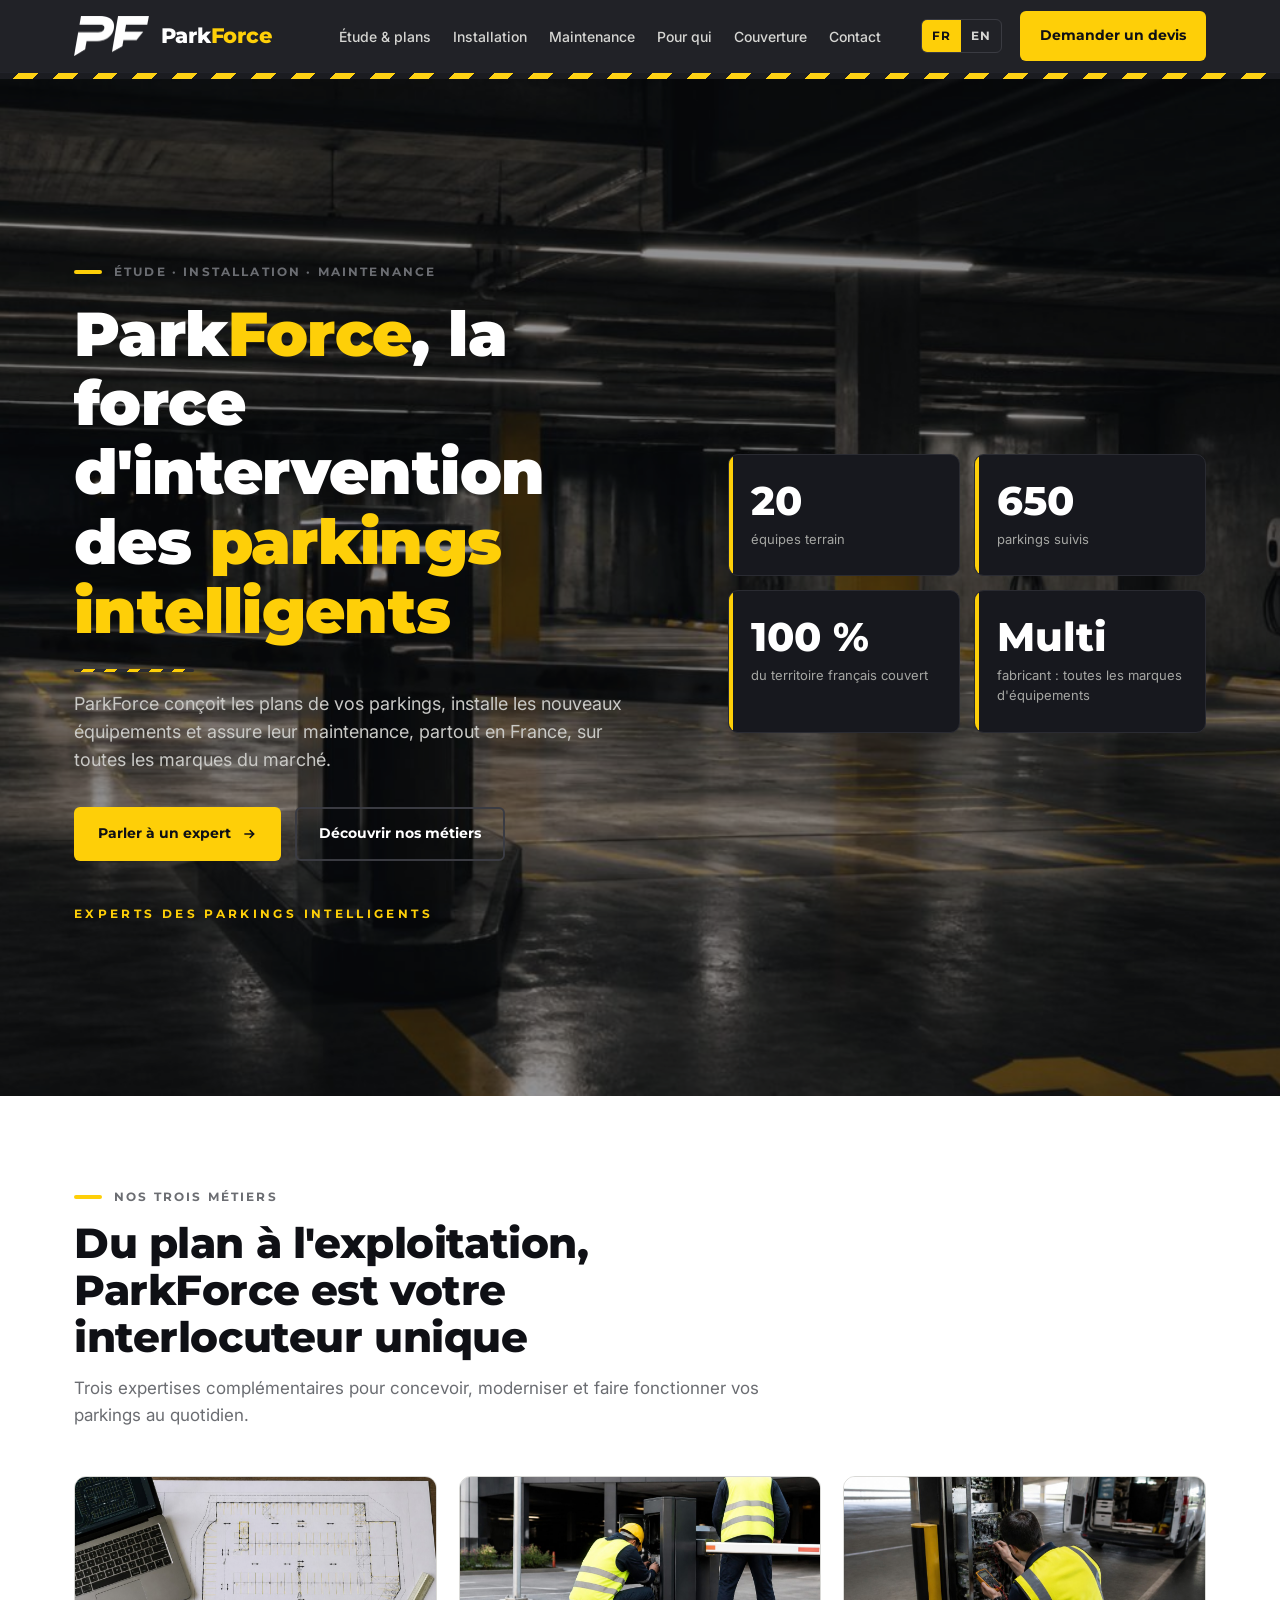
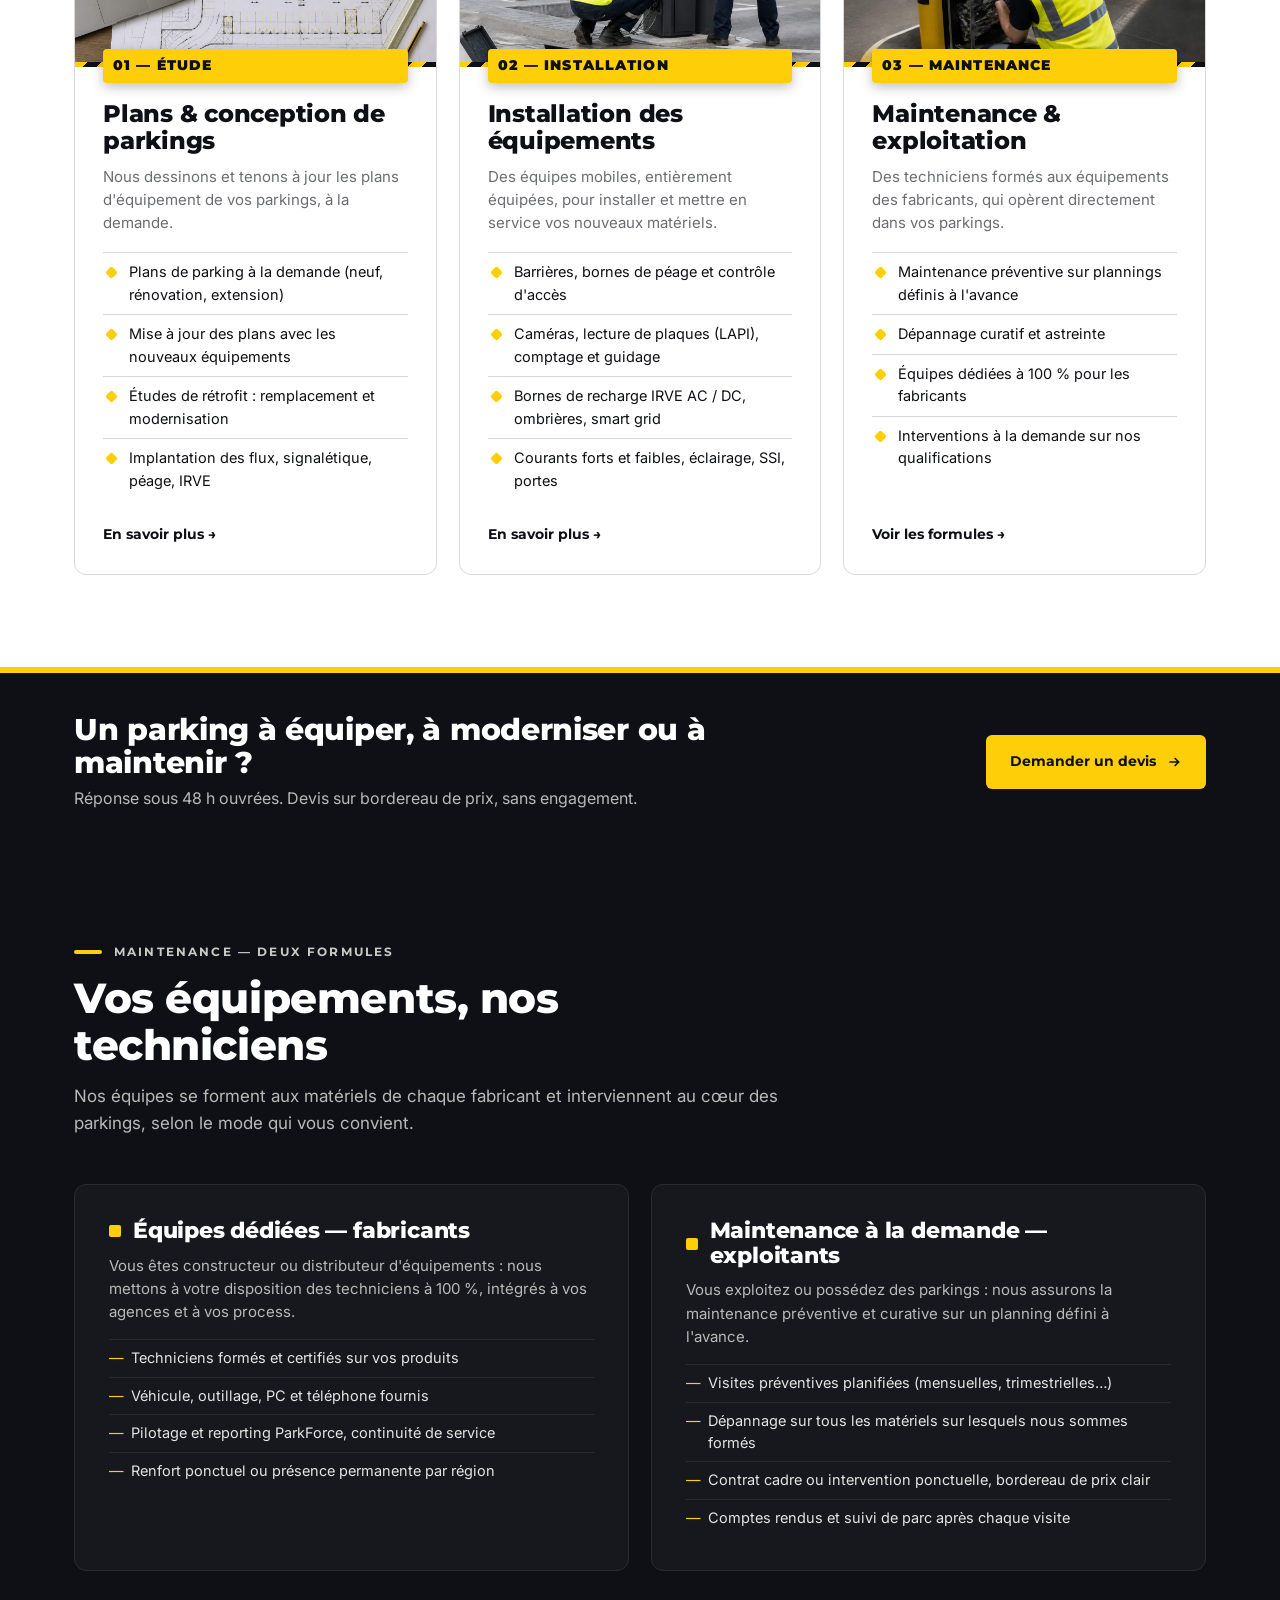
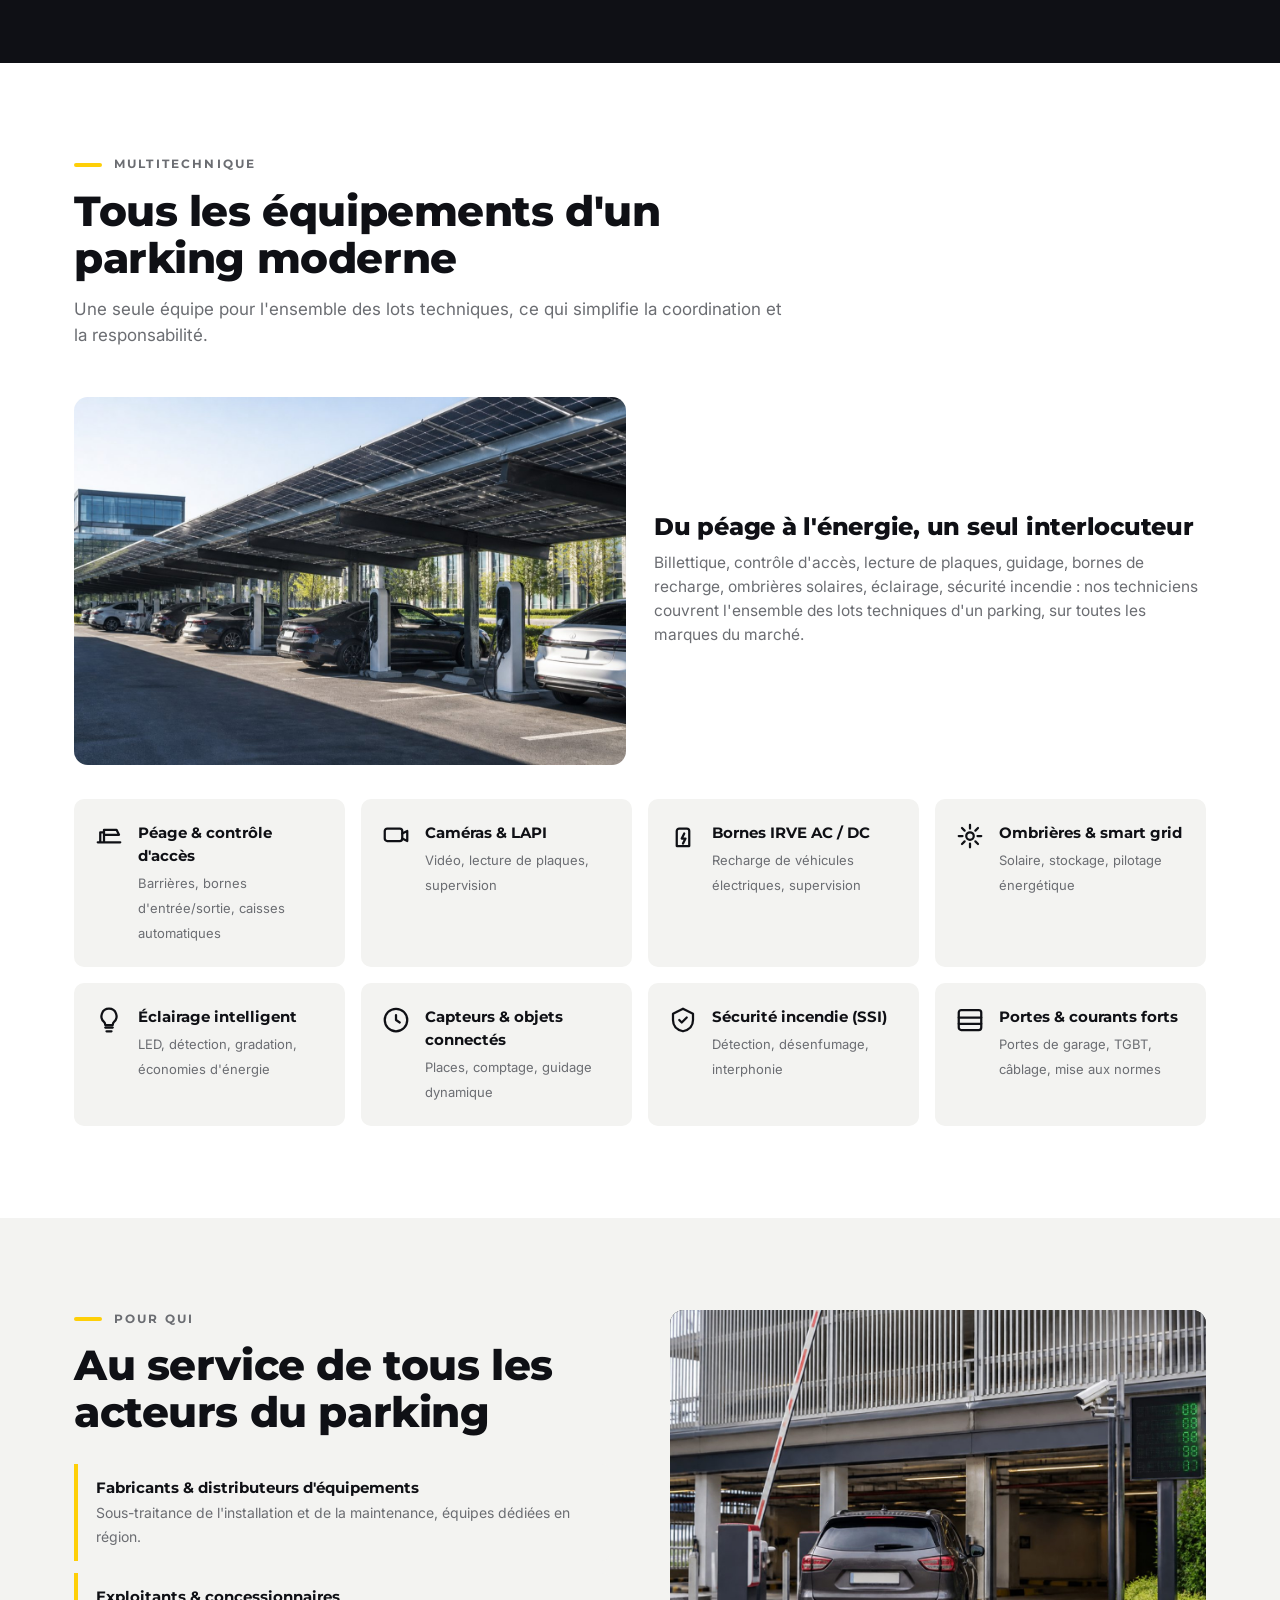
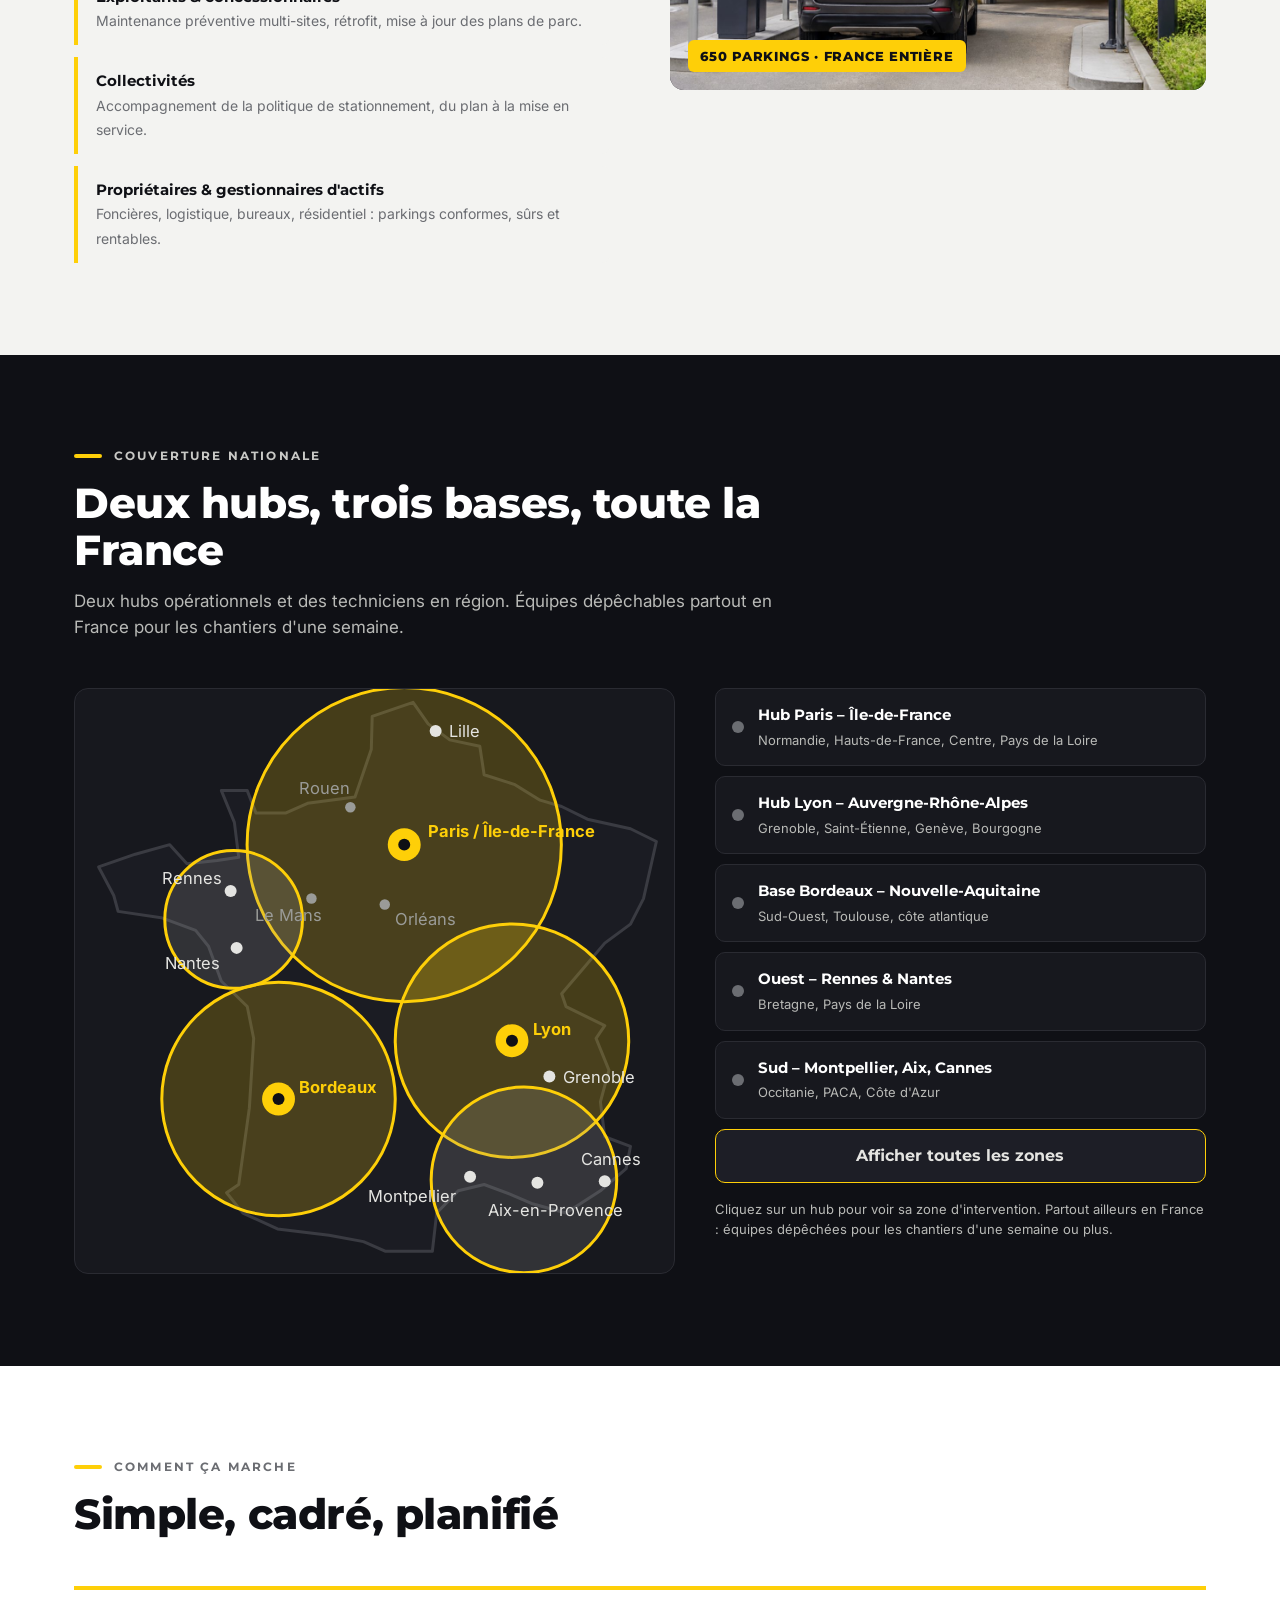
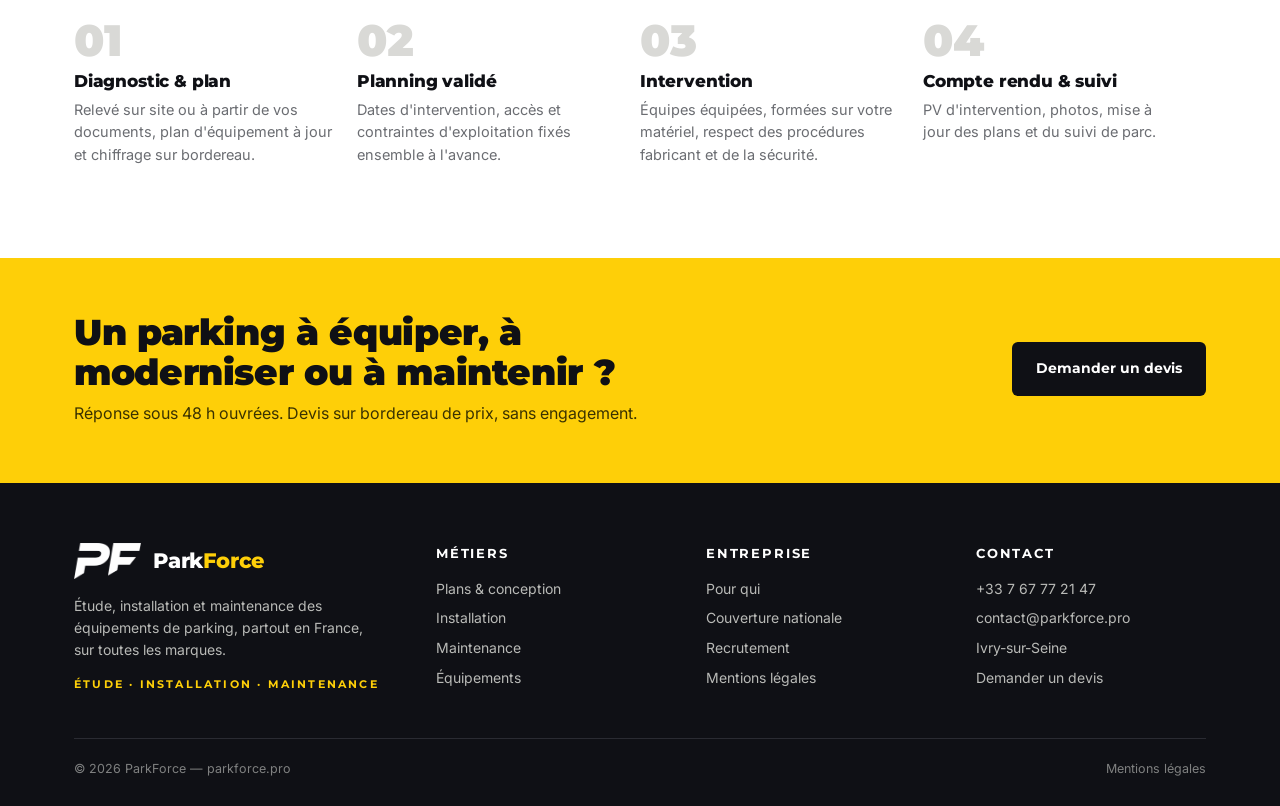
==== index.html @ e1b32944 "v3 : photos, nom ParkForce, bandes noir/jaune, carte interactive, CTA, sections séparées" ====
<!DOCTYPE html>
<html lang="fr">
<head>
<meta charset="utf-8">
<meta name="viewport" content="width=device-width, initial-scale=1">
<title>ParkForce — Experts des parkings intelligents</title>
<meta name="description" content="ParkForce : étude et plans de parking, installation et maintenance des équipements de parking partout en France, sur toutes les marques.">
<link rel="canonical" href="https://parkforce.pro/index.html">
<link rel="alternate" hreflang="fr" href="https://parkforce.pro/index.html">
<link rel="alternate" hreflang="en" href="https://parkforce.pro/en/index.html">
<link rel="icon" href="assets/favicon.png" type="image/png">
<meta property="og:title" content="ParkForce — Experts des parkings intelligents"><meta property="og:description" content="ParkForce : étude et plans de parking, installation et maintenance des équipements de parking partout en France, sur toutes les marques."><meta property="og:image" content="https://parkforce.pro/assets/og.png"><meta property="og:type" content="website">
<link rel="preconnect" href="https://fonts.googleapis.com">
<link href="https://fonts.googleapis.com/css2?family=Montserrat:wght@500;700;800;900&family=Inter:wght@400;500;600&display=swap" rel="stylesheet">
<link rel="stylesheet" href="assets/site.css">
</head>
<body>
<header>
  <div class="wrap nav">
    <a class="logo" href="index.html" aria-label="ParkForce"><img src="assets/logo-blanc.png" alt="ParkForce"><span class="wordmark">Park<em>Force</em></span></a>
    <ul><li><a href="etude.html">Étude & plans</a></li><li><a href="installation.html">Installation</a></li><li><a href="maintenance.html">Maintenance</a></li><li><a href="index.html#pourqui">Pour qui</a></li><li><a href="index.html#couverture">Couverture</a></li><li><a href="contact.html">Contact</a></li></ul>
    <div class="right">
      <span class="tel">+33 7 67 77 21 47</span>
      <div class="langsw"><span>FR</span><a href="en/index.html" hreflang="en">EN</a></div>
      <a class="btn btn-y" href="contact.html#form">Demander un devis</a>
      <button class="burger" aria-label="Menu" onclick="document.getElementById('mnav').classList.toggle('open')">☰</button>
    </div>
  </div>
  <nav class="mobile-nav" id="mnav"><a href="etude.html">Étude & plans</a><a href="installation.html">Installation</a><a href="maintenance.html">Maintenance</a><a href="index.html#pourqui">Pour qui</a><a href="index.html#couverture">Couverture</a><a href="contact.html">Contact</a><a href="en/index.html">EN</a></nav>
</header>
<div class="hazard"></div>

<section class="hero" id="top">
  <img class="hero-photo" src="assets/img/hero.jpg" alt="">
  <svg class="hero-art" viewBox="0 0 1200 600" preserveAspectRatio="xMaxYMid slice" aria-hidden="true">
      <defs><linearGradient id="g1" x1="0" y1="0" x2="0" y2="1"><stop offset="0" stop-color="#0F1015"/><stop offset="1" stop-color="#1b1c23"/></linearGradient>
      <linearGradient id="g2" x1="0" y1="0" x2="1" y2="0"><stop offset="0" stop-color="#0F1015" stop-opacity="1"/><stop offset=".6" stop-color="#0F1015" stop-opacity="0"/></linearGradient></defs>
      <rect width="1200" height="600" fill="url(#g1)"/>
      <g stroke="#2b2c33" stroke-width="2" fill="none">
        <path d="M0 600 L600 300 M150 600 L600 300 M300 600 L600 300 M450 600 L600 300 M750 600 L600 300 M900 600 L600 300 M1050 600 L600 300 M1200 600 L600 300 M1200 470 L600 300 M1200 380 L600 300 M0 470 L600 300 M0 380 L600 300"/>
        <path d="M0 600 L1200 600 M80 560 L1120 560 M170 515 L1030 515 M250 475 L950 475 M320 440 L880 440 M380 410 L820 410 M430 385 L770 385"/>
      </g>
      <g stroke="#FECF08" stroke-width="5" stroke-linecap="round" opacity=".85">
        <path d="M640 600 L612 320 M760 600 L628 320 M880 600 L644 320 M1000 600 L660 320 M1120 600 L676 320"/>
      </g>
      <g fill="#FECF08" opacity=".9"><rect x="700" y="300" width="18" height="300" rx="3"/><rect x="960" y="300" width="26" height="300" rx="3"/><rect x="1150" y="300" width="34" height="300" rx="3"/></g>
      <g fill="#23242b"><rect x="700" y="60" width="18" height="240"/><rect x="960" y="40" width="26" height="260"/><rect x="1150" y="20" width="34" height="280"/></g>
      <g fill="#FFD32D" opacity=".55"><rect x="640" y="150" width="120" height="6" rx="3"/><rect x="820" y="130" width="140" height="6" rx="3"/><rect x="1010" y="110" width="140" height="6" rx="3"/></g>
      <rect width="1200" height="600" fill="url(#g2)"/>
    </svg>
  <div class="wrap">
    <div>
      <div class="eyebrow">Étude · Installation · Maintenance</div>
      <h1><span class="brand">Park<em>Force</em></span>, la force d'intervention des <em>parkings intelligents</em></h1>
      <div class="hazard-thin"></div>
      <p class="lead" style="margin-top:18px">ParkForce conçoit les plans de vos parkings, installe les nouveaux équipements et assure leur maintenance, partout en France, sur toutes les marques du marché.</p>
      <div class="ctas">
        <a class="btn btn-y" href="contact.html">Parler à un expert <svg viewBox="0 0 24 24" fill="none" stroke="currentColor" stroke-width="2.4"><path d="M5 12h14M13 6l6 6-6 6"/></svg></a>
        <a class="btn btn-ghost" href="#metiers">Découvrir nos métiers</a>
      </div>
      <div class="sig">Experts des parkings intelligents</div>
    </div>
    <div class="kpis"><div class="kpi"><b>20</b><span>équipes terrain</span></div><div class="kpi"><b>650</b><span>parkings suivis</span></div><div class="kpi"><b>100 %</b><span>du territoire français couvert</span></div><div class="kpi"><b>Multi</b><span>fabricant : toutes les marques d'équipements</span></div></div>
  </div>
</section>
<section id="metiers"><div class="wrap">
  <div class="sec-head"><div class="eyebrow">Nos trois métiers</div><h2>Du plan à l'exploitation, ParkForce est votre interlocuteur unique</h2><p>Trois expertises complémentaires pour concevoir, moderniser et faire fonctionner vos parkings au quotidien.</p></div>
  <div class="metiers"><article class="metier"><div class="ph"><img src="assets/img/etude.jpg" alt="" loading="lazy"></div><div class="bd"><span class="num">01 — ÉTUDE</span><h3>Plans & conception de parkings</h3><p>Nous dessinons et tenons à jour les plans d'équipement de vos parkings, à la demande.</p><ul><li>Plans de parking à la demande (neuf, rénovation, extension)</li><li>Mise à jour des plans avec les nouveaux équipements</li><li>Études de rétrofit : remplacement et modernisation</li><li>Implantation des flux, signalétique, péage, IRVE</li></ul><a class="more" href="etude.html">En savoir plus →</a></div></article><article class="metier"><div class="ph"><img src="assets/img/installation.jpg" alt="" loading="lazy"></div><div class="bd"><span class="num">02 — INSTALLATION</span><h3>Installation des équipements</h3><p>Des équipes mobiles, entièrement équipées, pour installer et mettre en service vos nouveaux matériels.</p><ul><li>Barrières, bornes de péage et contrôle d'accès</li><li>Caméras, lecture de plaques (LAPI), comptage et guidage</li><li>Bornes de recharge IRVE AC / DC, ombrières, smart grid</li><li>Courants forts et faibles, éclairage, SSI, portes</li></ul><a class="more" href="installation.html">En savoir plus →</a></div></article><article class="metier"><div class="ph"><img src="assets/img/maintenance.jpg" alt="" loading="lazy"></div><div class="bd"><span class="num">03 — MAINTENANCE</span><h3>Maintenance & exploitation</h3><p>Des techniciens formés aux équipements des fabricants, qui opèrent directement dans vos parkings.</p><ul><li>Maintenance préventive sur plannings définis à l'avance</li><li>Dépannage curatif et astreinte</li><li>Équipes dédiées à 100 % pour les fabricants</li><li>Interventions à la demande sur nos qualifications</li></ul><a class="more" href="maintenance.html">Voir les formules →</a></div></article></div>
</div></section>
<div class="cta-mid"><div class="wrap"><div><h2>Un parking à équiper, à moderniser ou à maintenir ?</h2><p>Réponse sous 48 h ouvrées. Devis sur bordereau de prix, sans engagement.</p></div><a class="btn btn-y" href="contact.html#form">Demander un devis <svg viewBox="0 0 24 24" fill="none" stroke="currentColor" stroke-width="2.4"><path d="M5 12h14M13 6l6 6-6 6"/></svg></a></div></div>
<section class="dark" id="modes"><div class="wrap">
  <div class="sec-head"><div class="eyebrow">Maintenance — deux formules</div><h2>Vos équipements, nos techniciens</h2><p style="color:#b9bab7">Nos équipes se forment aux matériels de chaque fabricant et interviennent au cœur des parkings, selon le mode qui vous convient.</p></div>
  <div class="modes"><div class="mode"><h3><i></i>Équipes dédiées — fabricants</h3><p>Vous êtes constructeur ou distributeur d'équipements : nous mettons à votre disposition des techniciens à 100 %, intégrés à vos agences et à vos process.</p><ul><li>Techniciens formés et certifiés sur vos produits</li><li>Véhicule, outillage, PC et téléphone fournis</li><li>Pilotage et reporting ParkForce, continuité de service</li><li>Renfort ponctuel ou présence permanente par région</li></ul></div><div class="mode"><h3><i></i>Maintenance à la demande — exploitants</h3><p>Vous exploitez ou possédez des parkings : nous assurons la maintenance préventive et curative sur un planning défini à l'avance.</p><ul><li>Visites préventives planifiées (mensuelles, trimestrielles…)</li><li>Dépannage sur tous les matériels sur lesquels nous sommes formés</li><li>Contrat cadre ou intervention ponctuelle, bordereau de prix clair</li><li>Comptes rendus et suivi de parc après chaque visite</li></ul></div></div>
</div></section>
<section id="equipements"><div class="wrap">
  <div class="sec-head"><div class="eyebrow">Multitechnique</div><h2>Tous les équipements d'un parking moderne</h2><p>Une seule équipe pour l'ensemble des lots techniques, ce qui simplifie la coordination et la responsabilité.</p></div>
  <div class="equip-feature"><img src="assets/img/ombrieres.jpg" alt="" loading="lazy"><div><h3>Du péage à l'énergie, un seul interlocuteur</h3><p>Billettique, contrôle d'accès, lecture de plaques, guidage, bornes de recharge, ombrières solaires, éclairage, sécurité incendie : nos techniciens couvrent l'ensemble des lots techniques d'un parking, sur toutes les marques du marché.</p></div></div>
  <div class="equip"><div class="eq"><svg viewBox="0 0 24 24"><path d="M3 17h18M5 17V9h3v8M8 11h12l-2-4H8z"/></svg><div><b>Péage & contrôle d'accès</b><span>Barrières, bornes d'entrée/sortie, caisses automatiques</span></div></div><div class="eq"><svg viewBox="0 0 24 24"><rect x="3" y="6" width="14" height="10" rx="2"/><path d="M17 10l4-2v8l-4-2"/></svg><div><b>Caméras & LAPI</b><span>Vidéo, lecture de plaques, supervision</span></div></div><div class="eq"><svg viewBox="0 0 24 24"><path d="M7 20V8a2 2 0 012-2h6a2 2 0 012 2v12M7 20h10M13 10l-2 4h3l-2 4"/></svg><div><b>Bornes IRVE AC / DC</b><span>Recharge de véhicules électriques, supervision</span></div></div><div class="eq"><svg viewBox="0 0 24 24"><circle cx="12" cy="12" r="3"/><path d="M12 3v3M12 18v3M3 12h3M18 12h3M5.6 5.6l2.1 2.1M16.3 16.3l2.1 2.1M5.6 18.4l2.1-2.1M16.3 7.7l2.1-2.1"/></svg><div><b>Ombrières & smart grid</b><span>Solaire, stockage, pilotage énergétique</span></div></div><div class="eq"><svg viewBox="0 0 24 24"><path d="M9 18h6M10 21h4M12 3a6 6 0 00-4 10.5c.7.6 1 1.3 1 2.5h6c0-1.2.3-1.9 1-2.5A6 6 0 0012 3z"/></svg><div><b>Éclairage intelligent</b><span>LED, détection, gradation, économies d'énergie</span></div></div><div class="eq"><svg viewBox="0 0 24 24"><circle cx="12" cy="12" r="9"/><path d="M12 8v4l3 2"/></svg><div><b>Capteurs & objets connectés</b><span>Places, comptage, guidage dynamique</span></div></div><div class="eq"><svg viewBox="0 0 24 24"><path d="M12 3l8 4v5c0 5-3.5 8-8 9-4.5-1-8-4-8-9V7z"/><path d="M9 12l2 2 4-4"/></svg><div><b>Sécurité incendie (SSI)</b><span>Détection, désenfumage, interphonie</span></div></div><div class="eq"><svg viewBox="0 0 24 24"><rect x="3" y="4" width="18" height="16" rx="2"/><path d="M3 10h18M3 15h18"/></svg><div><b>Portes & courants forts</b><span>Portes de garage, TGBT, câblage, mise aux normes</span></div></div></div>
</div></section>
<section id="pourqui" style="background:var(--pf-light)"><div class="wrap split">
  <div><div class="sec-head" style="margin-bottom:28px"><div class="eyebrow">Pour qui</div><h2>Au service de tous les acteurs du parking</h2></div><ul class="clients"><li><b>Fabricants & distributeurs d'équipements</b><span>Sous-traitance de l'installation et de la maintenance, équipes dédiées en région.</span></li><li><b>Exploitants & concessionnaires</b><span>Maintenance préventive multi-sites, rétrofit, mise à jour des plans de parc.</span></li><li><b>Collectivités</b><span>Accompagnement de la politique de stationnement, du plan à la mise en service.</span></li><li><b>Propriétaires & gestionnaires d'actifs</b><span>Foncières, logistique, bureaux, résidentiel : parkings conformes, sûrs et rentables.</span></li></ul></div>
  <div class="who-img"><img src="assets/img/exploitant.jpg" alt=""><span class="tag">650 PARKINGS · FRANCE ENTIÈRE</span></div>
</div></section>
<section class="dark" id="couverture"><div class="wrap">
  <div class="sec-head"><div class="eyebrow">Couverture nationale</div><h2>Deux hubs, trois bases, toute la France</h2><p style="color:#b9bab7">Deux hubs opérationnels et des techniciens en région. Équipes dépêchables partout en France pour les chantiers d'une semaine.</p></div>
  <div class="cover">
    <div class="map">
    <svg id="pfmap" viewBox="0 0 400 390" aria-hidden="true">
      <path d="M225.9 8.9 L198.6 18.3 L198.0 40.3 L187.1 72.2 L155.4 76.4 L141.0 82.8 L120.9 82.8 L115.1 67.9 L97.8 67.9 L106.5 89.1 L109.4 112.5 L95.0 114.6 L74.8 116.7 L63.3 104.0 L40.3 110.4 L15.8 118.9 L25.9 138.0 L28.8 148.6 L57.6 152.8 L80.6 161.3 L89.2 171.9 L97.8 195.3 L115.1 212.2 L119.4 233.5 L116.5 280.1 L109.4 331.1 L101.3 336.6 L112.2 350.2 L135.3 360.8 L169.8 365.0 L192.8 369.3 L207.2 375.7 L238.8 375.7 L241.7 350.2 L256.1 335.3 L273.4 331.1 L290.6 337.5 L305.0 343.8 L328.1 350.2 L351.1 335.3 L368.3 320.5 L371.2 305.6 L354.0 299.2 L351.1 275.9 L356.8 254.7 L348.2 233.5 L354.0 225.0 L328.1 212.2 L325.2 203.7 L339.6 186.8 L354.0 169.8 L371.2 157.1 L379.9 140.1 L388.5 101.9 L371.2 93.4 L342.4 87.0 L325.2 78.5 L310.8 74.3 L293.5 63.7 L273.4 57.3 L270.5 38.2 L250.4 34.0 L236.0 23.3 L225.9 8.9 Z" fill="#1b1c23" stroke="#3a3b42" stroke-width="2" stroke-linejoin="round"/>
      <g id="zones">
        <circle class="zone" data-hub="paris" cx="220" cy="104" r="105"/>
        <circle class="zone" data-hub="lyon" cx="292" cy="235" r="78"/>
        <circle class="zone" data-hub="bordeaux" cx="136" cy="274" r="78"/>
        <circle class="zone sec" data-hub="ouest" cx="106" cy="154" r="46"/>
        <circle class="zone sec" data-hub="sud" cx="300" cy="328" r="62"/>
      </g>
      <g font-family="Inter,Arial" font-size="11" fill="#e4e4e1">
        <g class="hub" data-hub="paris"><circle class="ring" cx="220" cy="104" r="11" fill="#FECF08"/><circle cx="220" cy="104" r="4" fill="#0F1015"/><text x="236" y="99" font-weight="700" fill="#FECF08">Paris / Île-de-France</text></g>
        <g class="hub" data-hub="lyon"><circle class="ring" cx="292" cy="235" r="11" fill="#FECF08"/><circle cx="292" cy="235" r="4" fill="#0F1015"/><text x="306" y="231" font-weight="700" fill="#FECF08">Lyon</text></g>
        <g class="hub" data-hub="bordeaux"><circle class="ring" cx="136" cy="274" r="11" fill="#FECF08"/><circle cx="136" cy="274" r="4" fill="#0F1015"/><text x="150" y="270" font-weight="700" fill="#FECF08">Bordeaux</text></g>
        <circle cx="241" cy="28" r="4" fill="#e4e4e1"/><text x="250" y="32">Lille</text>
        <circle cx="184" cy="79" r="3.5" fill="#9a9b98"/><text x="150" y="70" fill="#9a9b98">Rouen</text>
        <circle cx="158" cy="140" r="3.5" fill="#9a9b98"/><text x="120" y="155" fill="#9a9b98">Le Mans</text>
        <circle cx="207" cy="144" r="3.5" fill="#9a9b98"/><text x="214" y="158" fill="#9a9b98">Orléans</text>
        <circle cx="104" cy="135" r="4" fill="#e4e4e1"/><text x="58" y="130">Rennes</text>
        <circle cx="108" cy="173" r="4" fill="#e4e4e1"/><text x="60" y="187">Nantes</text>
        <circle cx="264" cy="326" r="4" fill="#e4e4e1"/><text x="196" y="343">Montpellier</text>
        <circle cx="309" cy="330" r="4" fill="#e4e4e1"/><text x="276" y="352">Aix-en-Provence</text>
        <circle cx="354" cy="329" r="4" fill="#e4e4e1"/><text x="338" y="318">Cannes</text>
        <circle cx="317" cy="259" r="4" fill="#e4e4e1"/><text x="326" y="263">Grenoble</text>
      </g>
    </svg>
    </div>
    <div class="hublist">
      <button class="hubbtn" data-hub="paris"><i></i><div><b>Hub Paris – Île-de-France</b><span>Normandie, Hauts-de-France, Centre, Pays de la Loire</span></div></button><button class="hubbtn" data-hub="lyon"><i></i><div><b>Hub Lyon – Auvergne-Rhône-Alpes</b><span>Grenoble, Saint-Étienne, Genève, Bourgogne</span></div></button><button class="hubbtn" data-hub="bordeaux"><i></i><div><b>Base Bordeaux – Nouvelle-Aquitaine</b><span>Sud-Ouest, Toulouse, côte atlantique</span></div></button><button class="hubbtn" data-hub="ouest"><i></i><div><b>Ouest – Rennes & Nantes</b><span>Bretagne, Pays de la Loire</span></div></button><button class="hubbtn" data-hub="sud"><i></i><div><b>Sud – Montpellier, Aix, Cannes</b><span>Occitanie, PACA, Côte d'Azur</span></div></button>
      <button class="hubbtn all" data-hub="all">Afficher toutes les zones</button>
      <p style="font-size:13px;color:#b9bab7;margin-top:6px">Cliquez sur un hub pour voir sa zone d'intervention. Partout ailleurs en France : équipes dépêchées pour les chantiers d'une semaine ou plus.</p>
    </div>
  </div>
</div></section>
<script>
(function(){var zones=document.querySelectorAll('#pfmap .zone'),hubs=document.querySelectorAll('#pfmap .hub'),btns=document.querySelectorAll('.hubbtn');
function sel(h){zones.forEach(function(z){z.classList.toggle('on',h==='all'||z.dataset.hub===h)});hubs.forEach(function(x){x.classList.toggle('on',x.dataset.hub===h)});btns.forEach(function(b){b.classList.toggle('on',b.dataset.hub===h)});}
btns.forEach(function(b){b.addEventListener('click',function(){sel(b.dataset.hub)})});
hubs.forEach(function(x){x.addEventListener('click',function(){sel(x.dataset.hub)});x.addEventListener('mouseenter',function(){sel(x.dataset.hub)})});
sel('all');})();
</script>
</div></section>
<section><div class="wrap">
  <div class="sec-head"><div class="eyebrow">Comment ça marche</div><h2>Simple, cadré, planifié</h2></div>
  <div class="steps"><div class="step"><h4>Diagnostic & plan</h4><p>Relevé sur site ou à partir de vos documents, plan d'équipement à jour et chiffrage sur bordereau.</p></div><div class="step"><h4>Planning validé</h4><p>Dates d'intervention, accès et contraintes d'exploitation fixés ensemble à l'avance.</p></div><div class="step"><h4>Intervention</h4><p>Équipes équipées, formées sur votre matériel, respect des procédures fabricant et de la sécurité.</p></div><div class="step"><h4>Compte rendu & suivi</h4><p>PV d'intervention, photos, mise à jour des plans et du suivi de parc.</p></div></div>
</div></section>
<div class="cta"><div class="wrap"><div><h2>Un parking à équiper, à moderniser ou à maintenir ?</h2><p>Réponse sous 48 h ouvrées. Devis sur bordereau de prix, sans engagement.</p></div><a class="btn btn-dark" href="contact.html#form">Demander un devis</a></div></div>

<footer>
  <div class="wrap">
    <div class="cols">
      <div>
        <div style="display:flex;align-items:center;gap:12px;margin-bottom:16px"><img src="assets/logo-blanc.png" alt="ParkForce" style="margin:0"><span class="wordmark">Park<em>Force</em></span></div>
        <p style="font-size:14px;max-width:300px">Étude, installation et maintenance des équipements de parking, partout en France, sur toutes les marques.</p>
        <p class="sig" style="margin-top:16px">Étude · Installation · Maintenance</p>
      </div>
      <div><h5>Métiers</h5><ul><li><a href="etude.html">Plans & conception</a></li><li><a href="installation.html">Installation</a></li><li><a href="maintenance.html">Maintenance</a></li><li><a href="index.html#equipements">Équipements</a></li></ul></div><div><h5>Entreprise</h5><ul><li><a href="index.html#pourqui">Pour qui</a></li><li><a href="index.html#couverture">Couverture nationale</a></li><li><a href="contact.html">Recrutement</a></li><li><a href="mentions-legales.html">Mentions légales</a></li></ul></div><div><h5>Contact</h5><ul><li>+33 7 67 77 21 47</li><li>contact@parkforce.pro</li><li>Ivry-sur-Seine</li><li><a href="contact.html">Demander un devis</a></li></ul></div>
    </div>
    <div class="legal"><span>© 2026 ParkForce — parkforce.pro</span><span><a href="mentions-legales.html">Mentions légales</a></span></div>
  </div>
</footer>
<script>window.PF_CHAT_ENDPOINT="";</script>
<script src="assets/chat.js" defer></script>
</body>
</html>
---- assets/site.css ----
:root{
  --pf-yellow:#FECF08; --pf-yellow-2:#FFD32D; --pf-black:#0F1015; --pf-grey:#383636;
  --pf-text2:#6B6D72; --pf-line:#D9D9D6; --pf-light:#F3F3F1; --white:#fff;
  --font-head:'Montserrat',Arial,sans-serif; --font-body:'Inter',Arial,sans-serif;
  --maxw:1180px;
}
*{box-sizing:border-box;margin:0;padding:0}
html{scroll-behavior:smooth}
body{font-family:var(--font-body);color:var(--pf-black);background:var(--white);line-height:1.55;-webkit-font-smoothing:antialiased}
h1,h2,h3,h4{font-family:var(--font-head);line-height:1.12;letter-spacing:-.01em}
a{color:inherit;text-decoration:none}
.wrap{max-width:var(--maxw);margin:0 auto;padding:0 24px}
.eyebrow{font-family:var(--font-head);font-weight:700;font-size:12px;letter-spacing:.18em;text-transform:uppercase;color:var(--pf-text2);display:flex;align-items:center;gap:12px}
.eyebrow::before{content:"";width:28px;height:4px;background:var(--pf-yellow);border-radius:2px}
.dark .eyebrow{color:#c9c9c6}
.btn{display:inline-flex;align-items:center;gap:10px;font-family:var(--font-head);font-weight:700;font-size:14px;padding:14px 22px;border-radius:6px;border:2px solid transparent;transition:.18s;cursor:pointer}
.btn-y{background:var(--pf-yellow);color:var(--pf-black)}
.btn-y:hover{background:var(--pf-yellow-2);transform:translateY(-1px)}
.btn-ghost{border-color:#3a3b42;color:#fff}
.btn-ghost:hover{border-color:var(--pf-yellow);color:var(--pf-yellow)}
.btn-dark{background:var(--pf-black);color:#fff}
.btn-dark:hover{background:#23242b}
.btn svg{width:16px;height:16px}

/* HEADER */
header{position:sticky;top:0;z-index:50;background:rgba(15,16,21,.92);backdrop-filter:blur(10px);border-bottom:1px solid #22232a}
.nav{display:flex;align-items:center;justify-content:space-between;height:72px}
.nav .logo img{height:40px;display:block}
.nav ul{display:flex;gap:30px;list-style:none}
.nav ul a{color:#d6d6d3;font-size:14px;font-weight:500;padding:8px 0;border-bottom:2px solid transparent}
.nav ul a:hover{color:#fff;border-bottom-color:var(--pf-yellow)}
.nav .right{display:flex;align-items:center;gap:18px}
.nav .tel{color:#d6d6d3;font-size:14px;font-weight:500}
.burger{display:none;background:none;border:0;color:#fff;font-size:26px}
@media(max-width:980px){.nav ul,.nav .tel{display:none}.burger{display:block}}

/* HERO */
.hero{background:var(--pf-black);color:#fff;position:relative;overflow:hidden}
.hero::after{content:"";position:absolute;inset:auto -10% -40% auto;width:60%;height:120%;background:
  repeating-linear-gradient(115deg,transparent 0 42px,rgba(254,207,8,.07) 42px 46px);transform:skewY(-6deg);pointer-events:none}
.hero .wrap{position:relative;z-index:1;padding:92px 24px 80px;display:grid;grid-template-columns:1.25fr 1fr;gap:56px;align-items:center}
.hero h1{font-size:clamp(38px,5vw,62px);font-weight:900;margin:18px 0 22px}
.hero h1 em{font-style:normal;color:var(--pf-yellow)}
.hero p.lead{font-size:18px;color:#c9c9c6;max-width:560px;margin-bottom:34px}
.hero .ctas{display:flex;gap:14px;flex-wrap:wrap}
.hero .sig{margin-top:44px;font-family:var(--font-head);font-weight:700;letter-spacing:.28em;font-size:12px;color:var(--pf-yellow);text-transform:uppercase}
.kpis{display:grid;grid-template-columns:1fr 1fr;gap:14px}
.kpi{background:#17181e;border:1px solid #2a2b32;border-radius:10px;padding:26px 22px;position:relative;overflow:hidden}
.kpi::before{content:"";position:absolute;left:0;top:0;bottom:0;width:4px;background:var(--pf-yellow)}
.kpi b{display:block;font-family:var(--font-head);font-size:40px;font-weight:800;line-height:1}
.kpi span{display:block;color:#a5a6a3;font-size:13px;margin-top:8px}
@media(max-width:900px){.hero .wrap{grid-template-columns:1fr;padding:60px 24px}.kpis{grid-template-columns:1fr 1fr}}
@media(max-width:520px){.kpis{grid-template-columns:1fr}}

/* LOGOS BAND */
.band{background:var(--pf-light);border-bottom:1px solid var(--pf-line)}
.band .wrap{display:flex;align-items:center;gap:34px;padding:18px 24px;flex-wrap:wrap;justify-content:center}
.band span.lbl{font-size:12px;color:var(--pf-text2);text-transform:uppercase;letter-spacing:.14em;font-weight:600}
.band span.m{font-family:var(--font-head);font-weight:800;font-size:17px;color:#9a9b98;letter-spacing:.02em}

/* SECTIONS */
section{padding:92px 0}
.sec-head{max-width:720px;margin-bottom:48px}
.sec-head h2{font-size:clamp(28px,3.4vw,42px);font-weight:800;margin:14px 0 14px}
.sec-head p{color:var(--pf-text2);font-size:17px}

/* METIERS */
.metiers{display:grid;grid-template-columns:repeat(3,1fr);gap:22px}
.metier{border:1px solid var(--pf-line);border-radius:12px;padding:34px 30px 30px;background:#fff;display:flex;flex-direction:column;transition:.2s;position:relative}
.metier:hover{border-color:var(--pf-black);box-shadow:0 18px 40px -24px rgba(15,16,21,.35);transform:translateY(-3px)}
.metier .num{font-family:var(--font-head);font-weight:900;font-size:14px;color:var(--pf-black);background:var(--pf-yellow);display:inline-block;padding:6px 10px;border-radius:4px;letter-spacing:.08em}
.metier h3{font-size:24px;font-weight:800;margin:18px 0 10px}
.metier p{color:var(--pf-text2);font-size:15px;margin-bottom:18px}
.metier ul{list-style:none;margin-bottom:24px;flex:1}
.metier li{padding:8px 0 8px 26px;border-top:1px solid var(--pf-line);font-size:14.5px;position:relative}
.metier li::before{content:"";position:absolute;left:4px;top:15px;width:9px;height:9px;background:var(--pf-yellow);border-radius:2px;transform:rotate(45deg)}
.metier a.more{font-family:var(--font-head);font-weight:700;font-size:14px;display:inline-flex;gap:8px;align-items:center}
.metier a.more:hover{color:#5a5b60}
@media(max-width:900px){.metiers{grid-template-columns:1fr}}

/* MAINTENANCE MODES */
.dark{background:var(--pf-black);color:#fff}
.modes{display:grid;grid-template-columns:1fr 1fr;gap:22px;margin-top:10px}
.mode{background:#17181e;border:1px solid #2a2b32;border-radius:12px;padding:34px}
.mode h3{font-size:22px;font-weight:800;margin-bottom:10px;display:flex;align-items:center;gap:12px}
.mode h3 i{width:12px;height:12px;background:var(--pf-yellow);border-radius:2px;display:inline-block}
.mode p{color:#b9bab7;font-size:15px;margin-bottom:16px}
.mode ul{list-style:none}
.mode li{color:#e4e4e1;font-size:14.5px;padding:7px 0 7px 22px;position:relative;border-top:1px solid #2a2b32}
.mode li::before{content:"—";position:absolute;left:0;color:var(--pf-yellow)}
@media(max-width:820px){.modes{grid-template-columns:1fr}}

/* EQUIPEMENTS */
.equip{display:grid;grid-template-columns:repeat(4,1fr);gap:16px}
.eq{background:var(--pf-light);border-radius:10px;padding:22px 20px;display:flex;gap:14px;align-items:flex-start}
.eq svg{width:30px;height:30px;flex:none;stroke:var(--pf-black);fill:none;stroke-width:1.8;stroke-linecap:round;stroke-linejoin:round}
.eq b{display:block;font-family:var(--font-head);font-size:15px;font-weight:700;margin-bottom:3px}
.eq span{font-size:13px;color:var(--pf-text2)}
.brands{margin-top:36px;padding:22px 26px;border:1px dashed var(--pf-line);border-radius:10px;display:flex;gap:10px 28px;flex-wrap:wrap;align-items:center;font-size:14px;color:var(--pf-text2)}
.brands b{color:var(--pf-black);font-family:var(--font-head)}
@media(max-width:980px){.equip{grid-template-columns:1fr 1fr}}
@media(max-width:540px){.equip{grid-template-columns:1fr}}

/* POUR QUI + COUVERTURE */
.split{display:grid;grid-template-columns:1fr 1fr;gap:60px;align-items:start}
.clients{list-style:none;display:grid;gap:12px}
.clients li{border-left:4px solid var(--pf-yellow);padding:12px 18px;background:var(--pf-light);border-radius:0 8px 8px 0}
.clients li b{font-family:var(--font-head);display:block;font-size:15px}
.clients li span{font-size:14px;color:var(--pf-text2)}
.map{background:var(--pf-black);border-radius:14px;padding:30px;color:#fff;position:relative}
.map h3{font-size:20px;font-weight:800;margin-bottom:6px}
.map p{color:#b9bab7;font-size:14px;margin-bottom:18px}
.map svg{width:100%;height:auto;display:block}
.map .hubs{display:flex;flex-wrap:wrap;gap:8px;margin-top:14px}
.map .hubs span{font-size:12.5px;background:#23242b;border:1px solid #33343b;padding:5px 10px;border-radius:999px;color:#e4e4e1}
.map .hubs span.h{background:var(--pf-yellow);color:var(--pf-black);border-color:var(--pf-yellow);font-weight:600}
@media(max-width:900px){.split{grid-template-columns:1fr}}

/* PROCESS */
.steps{display:grid;grid-template-columns:repeat(4,1fr);gap:0;counter-reset:s;border-top:4px solid var(--pf-yellow)}
.step{padding:28px 24px 0 0;position:relative}
.step::before{counter-increment:s;content:"0" counter(s);font-family:var(--font-head);font-weight:900;font-size:44px;color:var(--pf-line);line-height:1;display:block;margin-bottom:10px}
.step h4{font-size:17px;font-weight:800;margin-bottom:8px}
.step p{font-size:14.5px;color:var(--pf-text2)}
@media(max-width:900px){.steps{grid-template-columns:1fr 1fr}}
@media(max-width:540px){.steps{grid-template-columns:1fr}}

/* CTA BAND */
.cta{background:var(--pf-yellow);color:var(--pf-black)}
.cta .wrap{display:flex;align-items:center;justify-content:space-between;gap:30px;padding:54px 24px;flex-wrap:wrap}
.cta h2{font-size:clamp(26px,3vw,36px);font-weight:900;max-width:640px}
.cta p{margin-top:8px;font-size:16px;color:#3a3200}

/* CONTACT */
.contact{display:grid;grid-template-columns:1fr 1.2fr;gap:60px}
.contact .info p{color:var(--pf-text2);margin-bottom:22px;font-size:16px}
.contact .info dl{display:grid;grid-template-columns:auto 1fr;gap:10px 18px;font-size:15px}
.contact .info dt{font-family:var(--font-head);font-weight:700;color:var(--pf-black)}
form{background:var(--pf-light);padding:34px;border-radius:14px;display:grid;gap:14px;grid-template-columns:1fr 1fr}
form label{font-size:13px;font-weight:600;display:grid;gap:6px}
form input,form select,form textarea{font:inherit;font-size:15px;padding:12px 14px;border:1px solid var(--pf-line);border-radius:7px;background:#fff;width:100%}
form input:focus,form select:focus,form textarea:focus{outline:2px solid var(--pf-yellow);border-color:var(--pf-yellow)}
form .full{grid-column:1/-1}
form .ok{grid-column:1/-1;background:var(--pf-black);color:#fff;padding:14px 18px;border-radius:8px;font-size:14.5px;display:none}
@media(max-width:900px){.contact{grid-template-columns:1fr}form{grid-template-columns:1fr}}

/* FOOTER */
footer{background:var(--pf-black);color:#b9bab7;padding:60px 0 28px;border-top:4px solid var(--pf-yellow)}
footer .cols{display:grid;grid-template-columns:1.4fr 1fr 1fr 1fr;gap:40px;margin-bottom:44px}
footer img{height:36px;margin-bottom:16px}
footer h5{font-family:var(--font-head);color:#fff;font-size:13px;letter-spacing:.14em;text-transform:uppercase;margin-bottom:14px}
footer ul{list-style:none;display:grid;gap:8px;font-size:14px}
footer ul a:hover{color:var(--pf-yellow)}
footer .legal{border-top:1px solid #2a2b32;padding-top:20px;display:flex;justify-content:space-between;flex-wrap:wrap;gap:10px;font-size:12.5px;color:#7f8080}
footer .sig{font-family:var(--font-head);color:var(--pf-yellow);letter-spacing:.2em;font-size:11px;font-weight:700;text-transform:uppercase}
@media(max-width:900px){footer .cols{grid-template-columns:1fr 1fr}}
@media(max-width:540px){footer .cols{grid-template-columns:1fr}}

.hero::after{display:none}
.hero-art{position:absolute;inset:0;width:100%;height:100%;opacity:.32;pointer-events:none}

/* v3 */
.wordmark{white-space:nowrap;font-family:var(--font-head);font-weight:800;font-size:21px;letter-spacing:-.01em;color:#fff;display:inline-block}
.wordmark em{font-style:normal;color:var(--pf-yellow)}
.nav .logo{display:flex;align-items:center;gap:12px}
.hazard{height:6px;background:repeating-linear-gradient(-45deg,#0F1015 0 14px,#FECF08 14px 28px);opacity:.95}
.hazard-thin{height:3px;width:120px;background:repeating-linear-gradient(-45deg,#0F1015 0 8px,#FECF08 8px 16px);border-radius:2px;margin:18px 0 0}
.dark .hazard-thin,.hero .hazard-thin{background:repeating-linear-gradient(-45deg,#2b2c33 0 8px,#FECF08 8px 16px)}
.hero{min-height:620px}
.hero-photo{position:absolute;inset:0;width:100%;height:100%;object-fit:cover;object-position:center;opacity:.55;pointer-events:none}
.hero::before{content:"";position:absolute;inset:0;background:linear-gradient(90deg,rgba(15,16,21,.96) 0%,rgba(15,16,21,.85) 45%,rgba(15,16,21,.35) 100%);z-index:0}
.hero .wrap{z-index:1}
.hero-art{display:none}
.hero h1 .brand{color:#fff}.hero h1 .brand em{font-style:normal;color:var(--pf-yellow)}
.metier{padding:0;overflow:hidden}
.metier .ph{height:190px;background:#17181e;overflow:hidden;position:relative}
.metier .ph img{width:100%;height:100%;object-fit:cover;display:block;transition:transform .5s}
.metier:hover .ph img{transform:scale(1.04)}
.metier .ph::after{content:"";position:absolute;left:0;right:0;bottom:0;height:5px;background:repeating-linear-gradient(-45deg,#0F1015 0 10px,#FECF08 10px 20px)}
.metier .bd{padding:26px 28px 28px;display:flex;flex-direction:column;flex:1}
.metier .num{margin-top:-44px;position:relative;z-index:2;box-shadow:0 4px 12px rgba(0,0,0,.25)}
.cta-mid{background:var(--pf-black);color:#fff;border-top:6px solid var(--pf-yellow)}
.cta-mid .wrap{display:flex;align-items:center;justify-content:space-between;gap:30px;padding:40px 24px;flex-wrap:wrap}
.cta-mid h2{font-size:clamp(22px,2.6vw,30px);font-weight:800;max-width:720px}
.cta-mid p{color:#b9bab7;margin-top:6px}
.who-img{border-radius:14px;overflow:hidden;position:relative;min-height:380px;background:#17181e}
.who-img img{width:100%;height:100%;object-fit:cover;display:block;position:absolute;inset:0}
.who-img .tag{position:absolute;left:18px;bottom:18px;background:var(--pf-yellow);color:var(--pf-black);font:800 13px var(--font-head);padding:8px 12px;border-radius:6px;letter-spacing:.06em}
.cover{display:grid;grid-template-columns:1.1fr .9fr;gap:40px;align-items:start}
.map{padding:0;background:transparent}
.map svg{background:#17181e;border-radius:14px;border:1px solid #2a2b32}
.zone{fill:#FECF08;fill-opacity:.08;stroke:#6B6D72;stroke-width:1;stroke-dasharray:4 4;transition:.25s;cursor:pointer}
.zone.sec{fill:#9a9b98;fill-opacity:.06}
.zone.on{fill-opacity:.2;stroke:#FECF08;stroke-dasharray:none;stroke-width:2}
.hub{cursor:pointer}
.hub circle{transition:.25s}
.hub.on circle.ring{r:14}
.hublist{display:grid;gap:10px}
.hubbtn{display:flex;align-items:center;gap:14px;background:#17181e;border:1px solid #2a2b32;border-radius:10px;padding:14px 16px;cursor:pointer;text-align:left;color:#fff;font:inherit;transition:.2s}
.hubbtn:hover{border-color:#6B6D72}
.hubbtn.on{border-color:var(--pf-yellow);background:#1d1e26}
.hubbtn i{width:12px;height:12px;border-radius:50%;background:#6B6D72;flex:none}
.hubbtn.on i{background:var(--pf-yellow)}
.hubbtn b{font-family:var(--font-head);font-size:15px;display:block}
.hubbtn span{font-size:13px;color:#b9bab7}
.hubbtn.all{justify-content:center;font-family:var(--font-head);font-weight:700;color:#e4e4e1}
.equip-feature{display:grid;grid-template-columns:1fr 1fr;gap:28px;align-items:center;margin-bottom:34px}
.equip-feature img{width:100%;border-radius:14px;display:block;aspect-ratio:3/2;object-fit:cover}
.equip-feature h3{font-size:24px;font-weight:800;margin-bottom:10px}
.equip-feature p{color:var(--pf-text2);font-size:15.5px}
.langsw{display:inline-flex;border:1px solid #3a3b42;border-radius:6px;overflow:hidden;font-family:var(--font-head);font-weight:700;font-size:12px;letter-spacing:.08em}
.langsw a,.langsw span{padding:7px 10px;color:#d6d6d3}
.langsw span{background:var(--pf-yellow);color:var(--pf-black)}
.langsw a:hover{color:var(--pf-yellow)}
.phero{min-height:360px;display:flex;align-items:center}
.phero-photo{position:absolute;inset:0;width:100%;height:100%;object-fit:cover;opacity:.45;pointer-events:none}
.phero::before{content:"";position:absolute;inset:0;background:linear-gradient(90deg,rgba(15,16,21,.97) 0%,rgba(15,16,21,.8) 50%,rgba(15,16,21,.3) 100%);z-index:0}
.phero::after{display:none}
.phero .wrap{z-index:1}
@media(max-width:900px){.cover{grid-template-columns:1fr}.equip-feature{grid-template-columns:1fr}.who-img{min-height:260px}}
.nav ul{gap:22px}.nav ul a{white-space:nowrap}.nav .btn-y{white-space:nowrap;padding:12px 18px}
.nav .logo{margin-right:28px}.nav .tel{white-space:nowrap}
@media(max-width:1450px){.nav .tel{display:none}}
@media(max-width:1100px){.nav ul{gap:16px}.nav ul a{font-size:13px}}
@media(max-width:980px){.nav .right .langsw{display:none}.wordmark{font-size:18px}}

/* inner pages */
.phero{background:var(--pf-black);color:#fff;padding:70px 0 60px;position:relative;overflow:hidden}
.phero::after{content:"";position:absolute;inset:auto -10% -40% auto;width:50%;height:120%;background:repeating-linear-gradient(115deg,transparent 0 42px,rgba(254,207,8,.07) 42px 46px);transform:skewY(-6deg);pointer-events:none}
.phero .wrap{position:relative;z-index:1}
.phero h1{font-size:clamp(34px,4.4vw,54px);font-weight:900;margin:16px 0 16px;max-width:820px}
.phero p{font-size:18px;color:#c9c9c6;max-width:640px}
.phero .num{font-family:var(--font-head);font-weight:900;font-size:13px;color:var(--pf-black);background:var(--pf-yellow);display:inline-block;padding:6px 10px;border-radius:4px;letter-spacing:.08em}
.cols2{display:grid;grid-template-columns:1fr 1fr;gap:28px}
.card{border:1px solid var(--pf-line);border-radius:12px;padding:30px;background:#fff}
.card h3{font-size:21px;font-weight:800;margin-bottom:10px}
.card p{color:var(--pf-text2);font-size:15px}
.card ul{list-style:none;margin-top:14px}
.card li{padding:7px 0 7px 24px;border-top:1px solid var(--pf-line);font-size:14.5px;position:relative}
.card li::before{content:"";position:absolute;left:4px;top:14px;width:9px;height:9px;background:var(--pf-yellow);border-radius:2px;transform:rotate(45deg)}
.prose{max-width:760px;font-size:16.5px}
.prose p{margin-bottom:16px;color:#2b2c31}
.prose h3{font-size:22px;font-weight:800;margin:30px 0 10px}
.faq details{border-top:1px solid var(--pf-line);padding:16px 0}
.faq summary{cursor:pointer;font-family:var(--font-head);font-weight:700;font-size:16px;list-style:none;display:flex;justify-content:space-between}
.faq summary::after{content:"+";color:var(--pf-yellow);font-size:22px;line-height:1}
.faq details[open] summary::after{content:"–"}
.faq p{margin-top:10px;color:var(--pf-text2);font-size:15px}
.lang{font-size:12px;font-weight:700;letter-spacing:.1em;color:#d6d6d3;border:1px solid #3a3b42;padding:6px 9px;border-radius:4px}
.lang:hover{border-color:var(--pf-yellow);color:var(--pf-yellow)}
.mobile-nav{display:none;background:var(--pf-black);border-top:1px solid #22232a}
.mobile-nav.open{display:block}
.mobile-nav a{display:block;padding:14px 24px;color:#fff;border-bottom:1px solid #22232a;font-weight:500}
@media(max-width:900px){.cols2{grid-template-columns:1fr}}
@media(max-width:980px){.nav .right .btn-y,.nav .right .lang{display:none}}
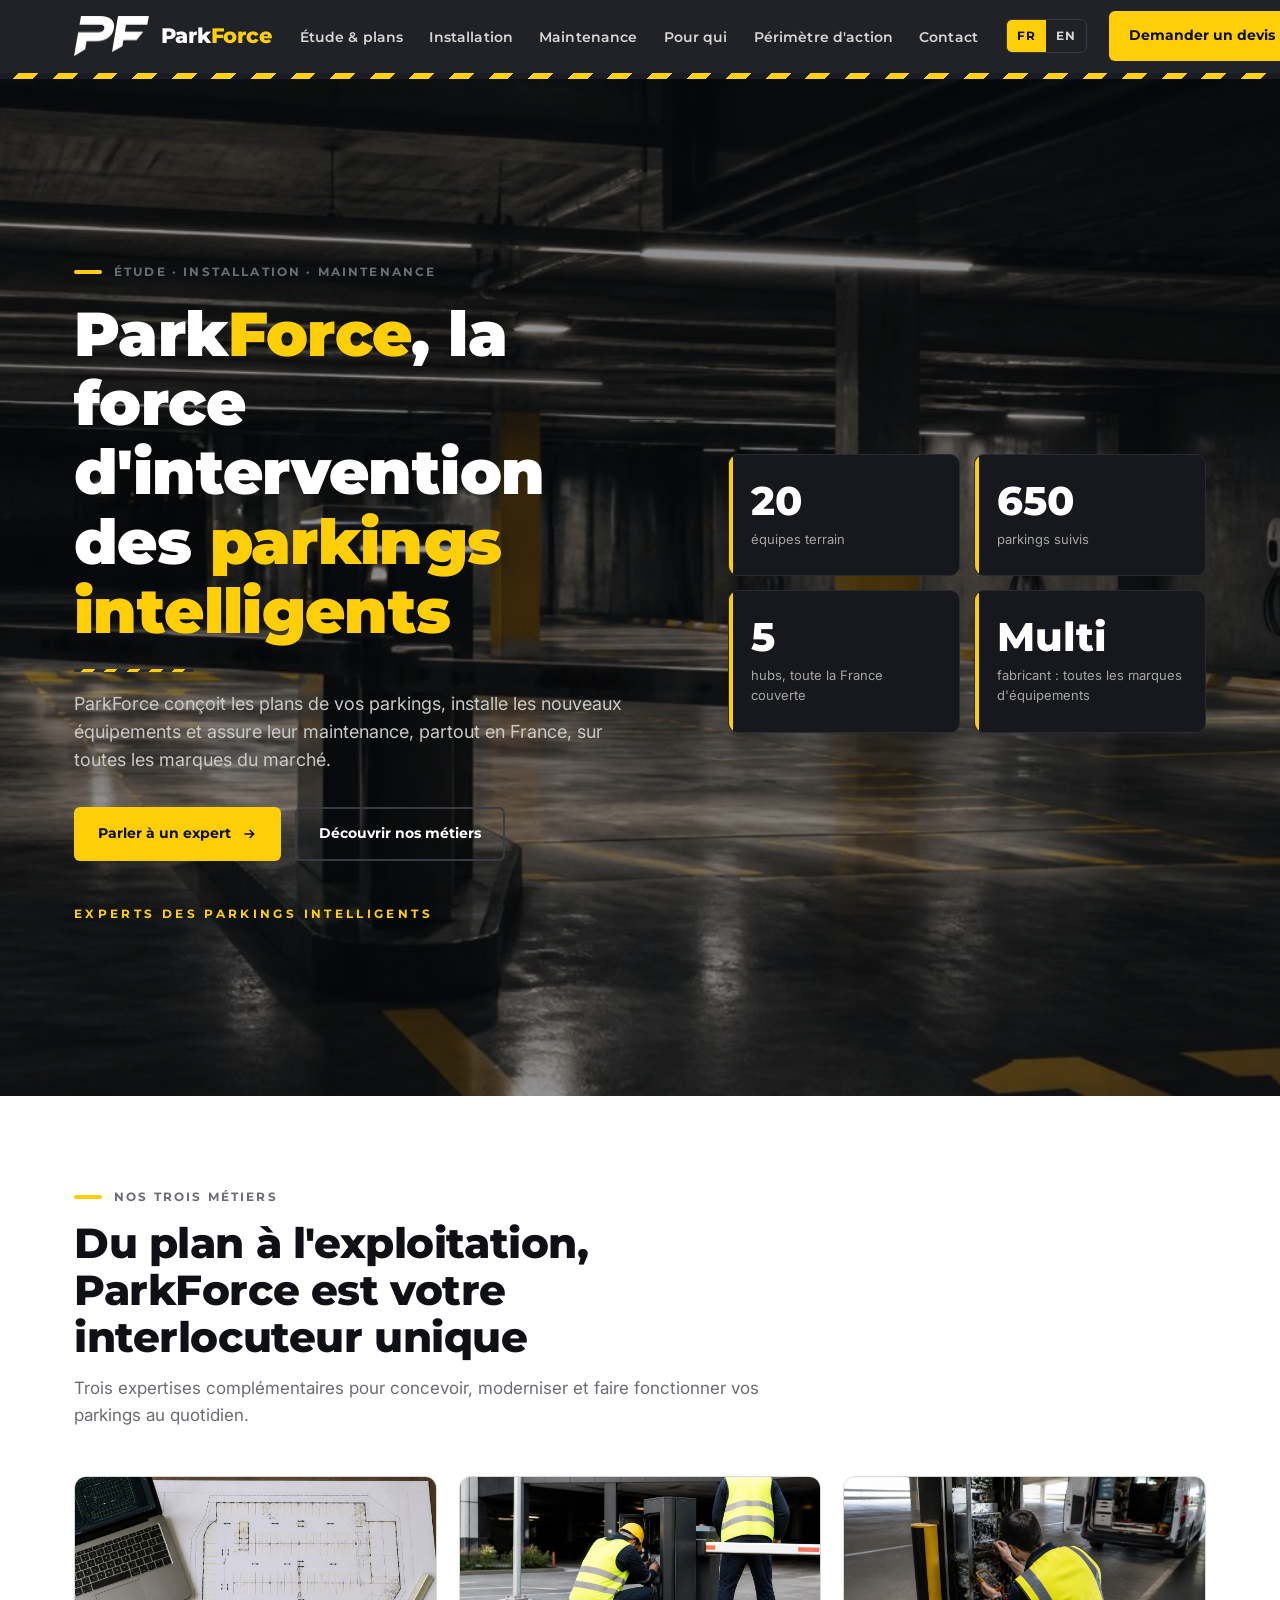
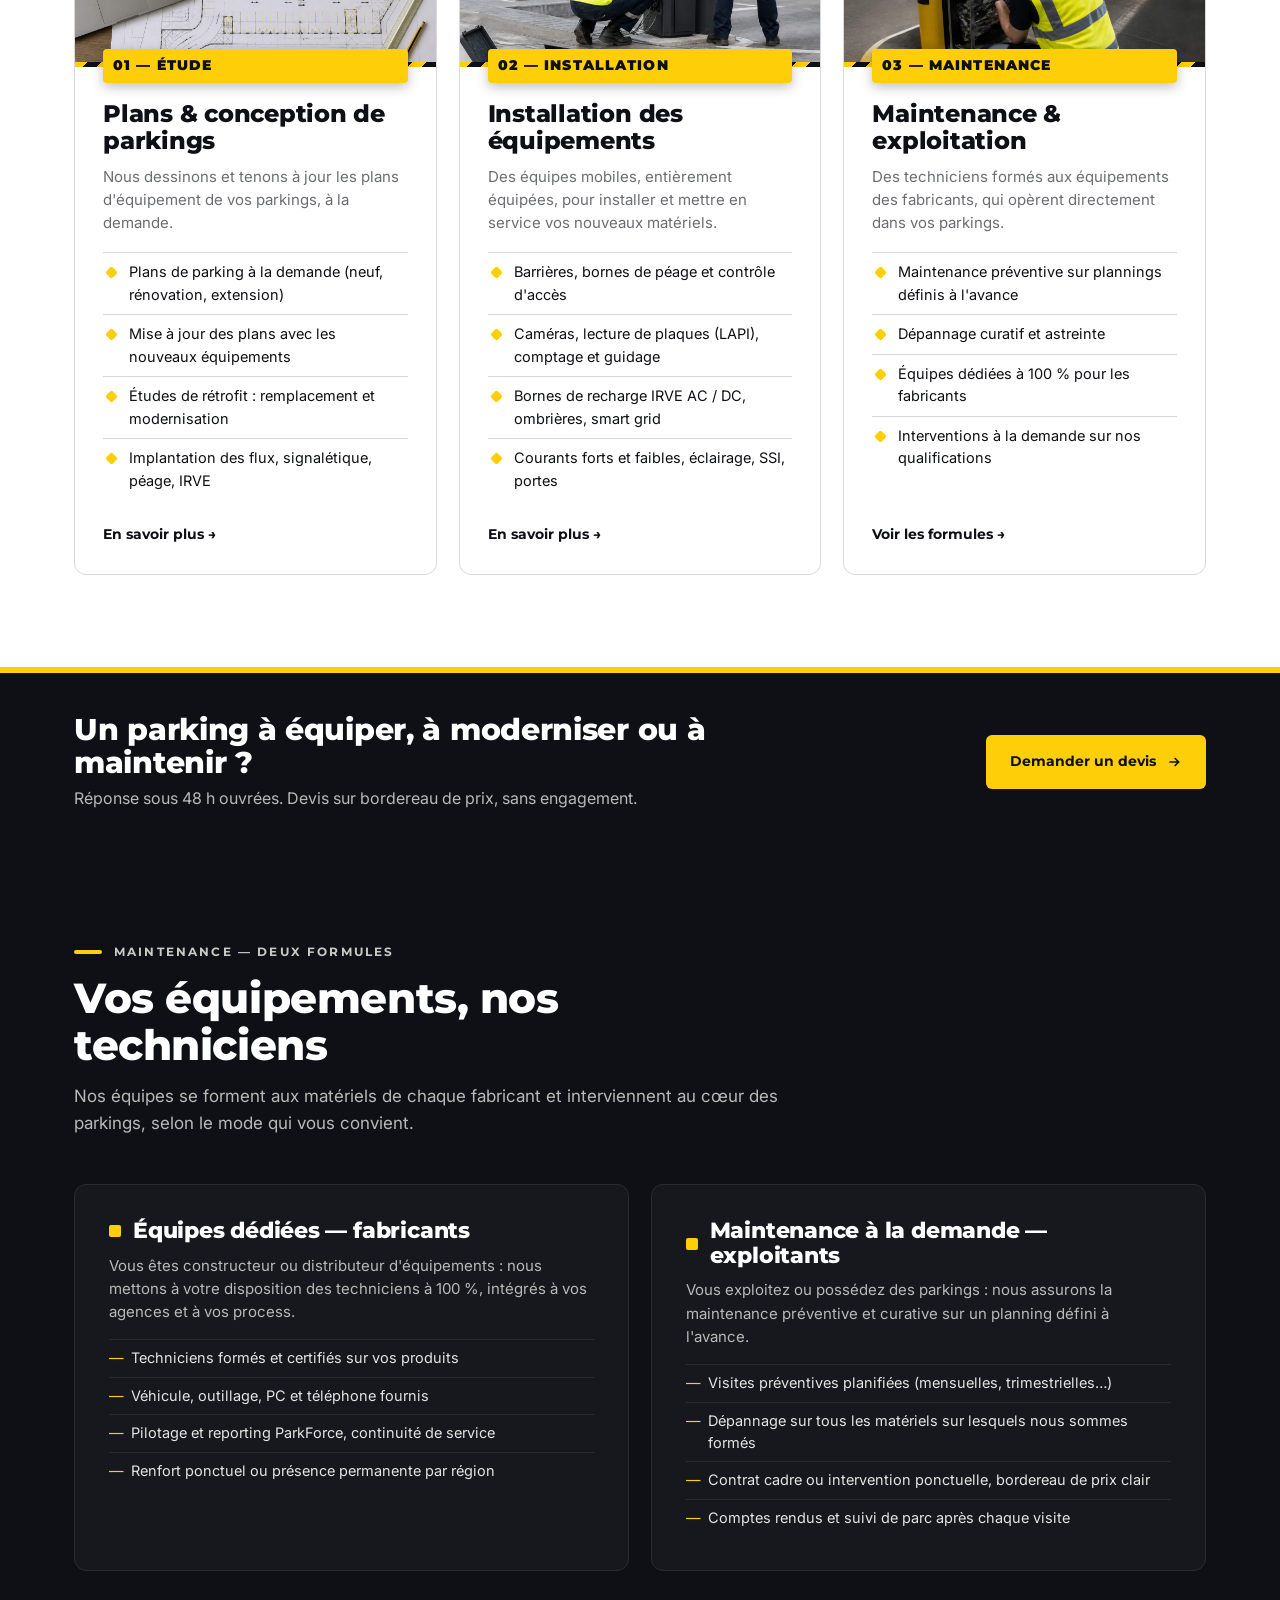
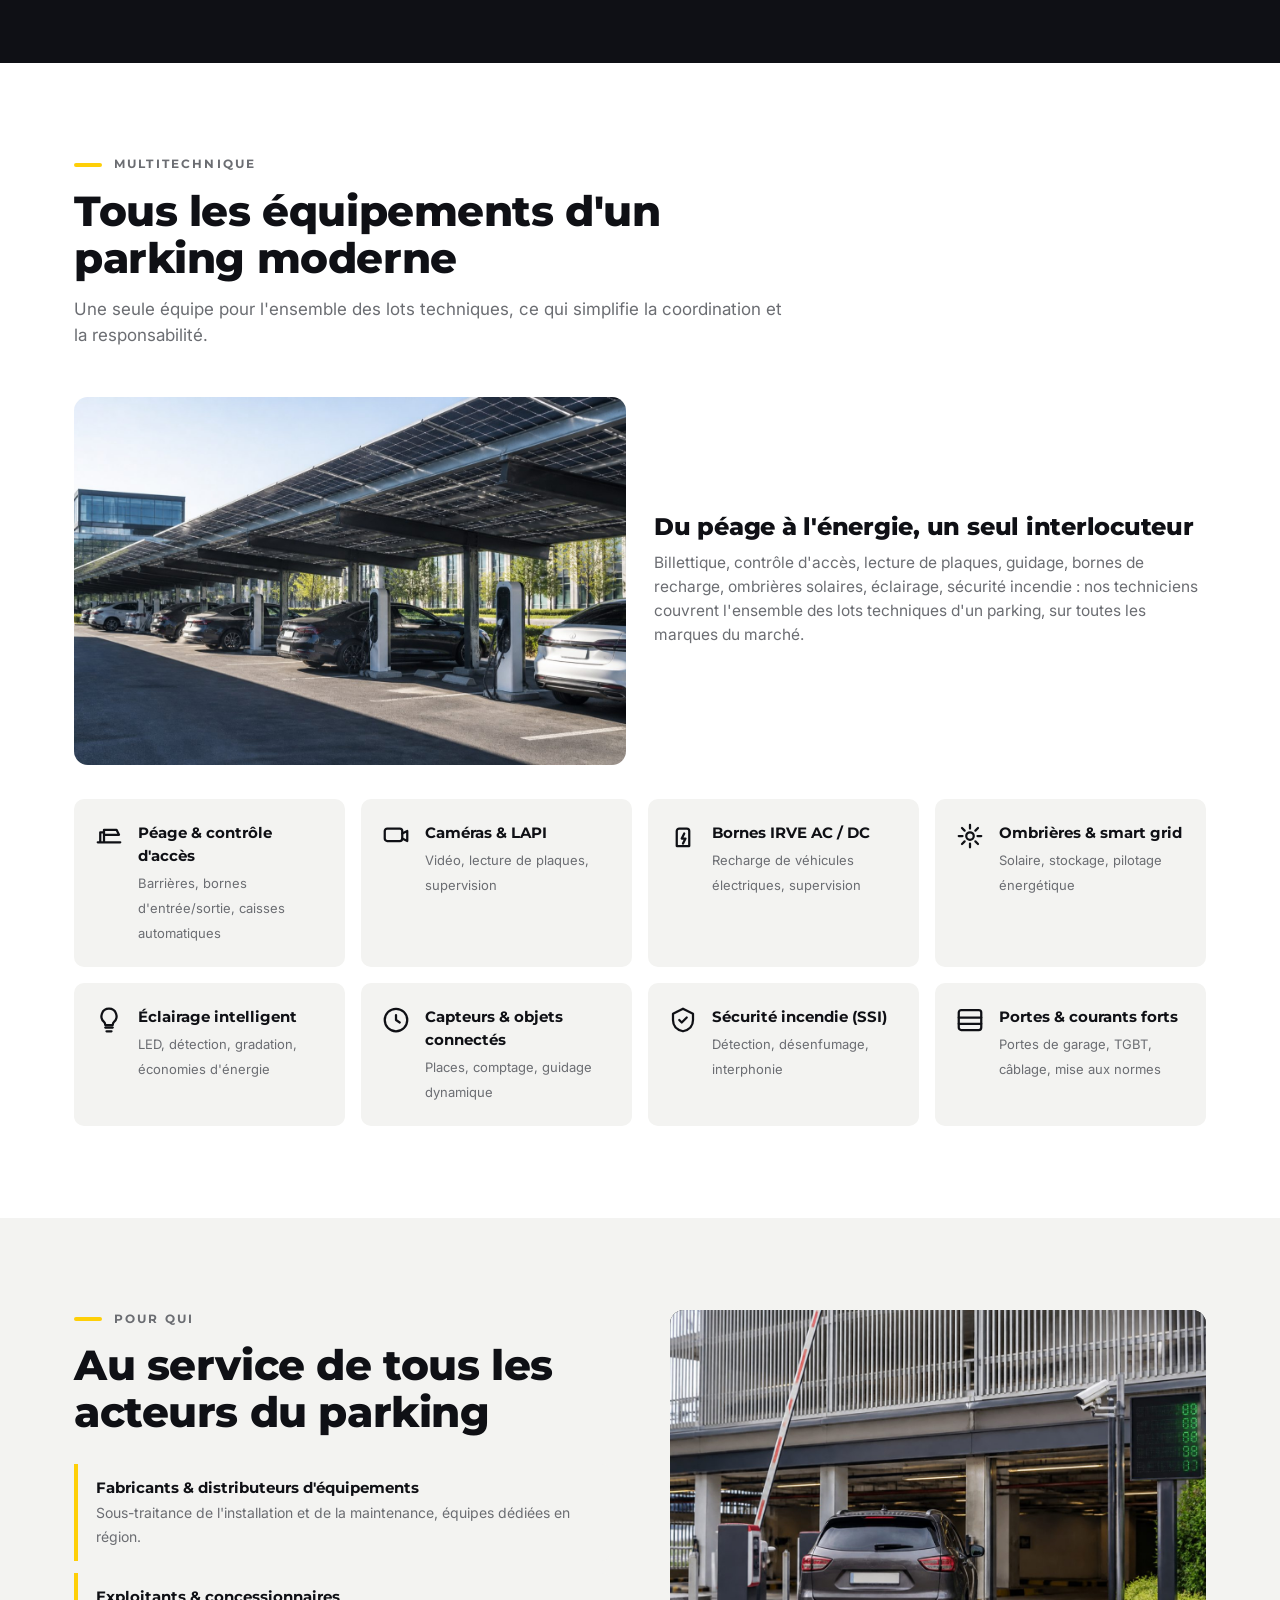
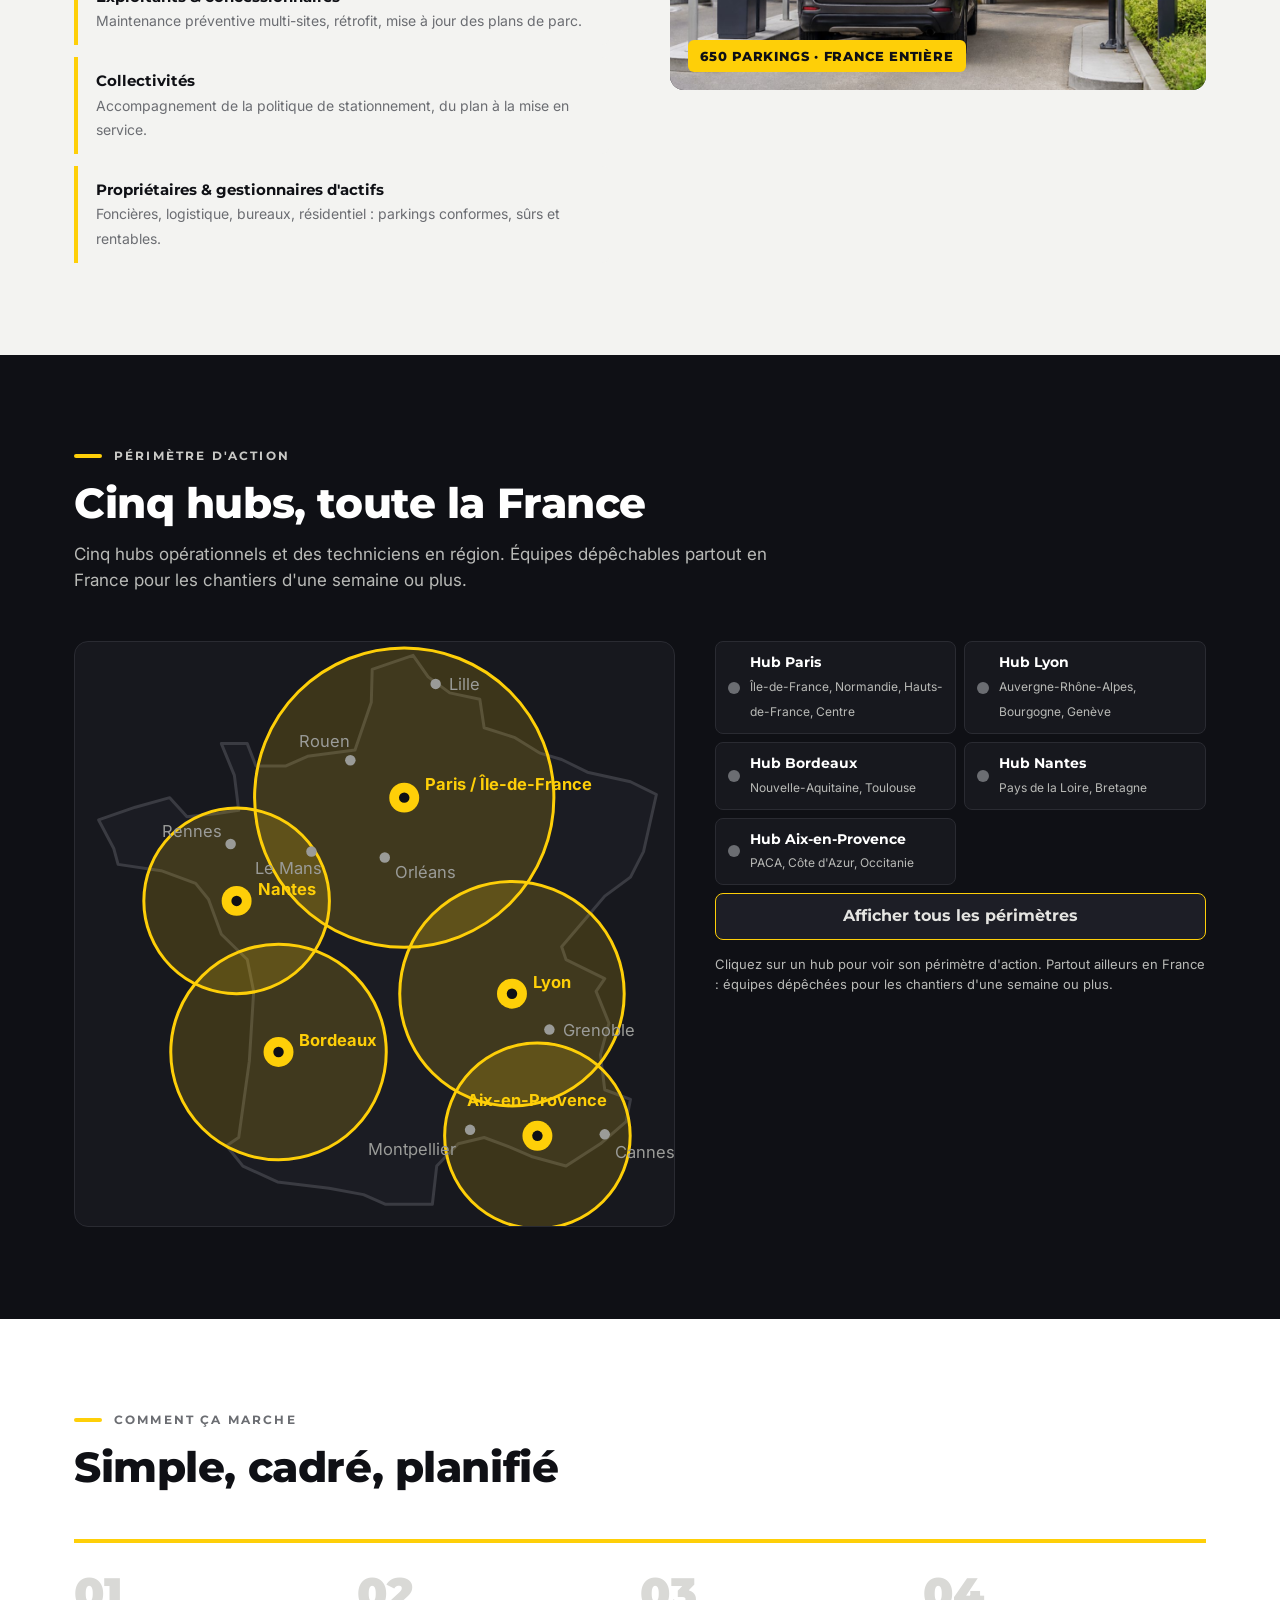
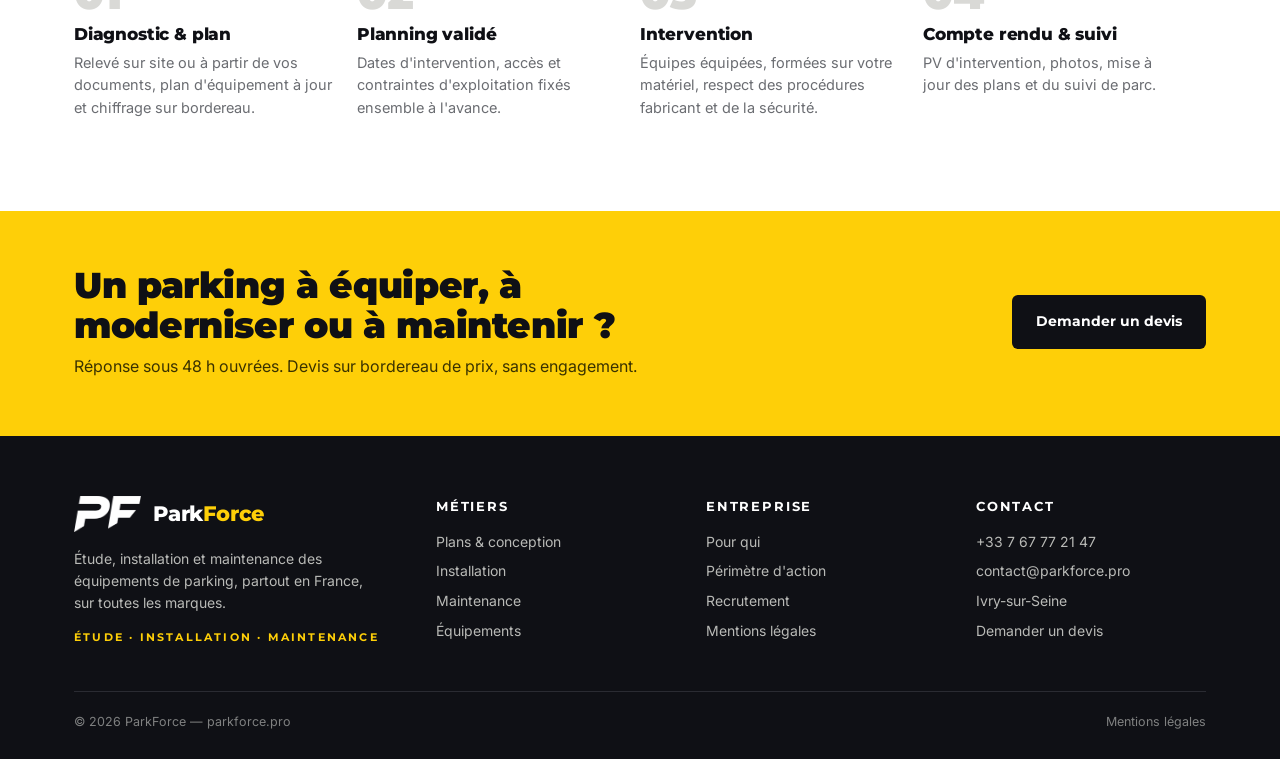
==== commit 6e639b28: "v4 : 5 hubs, périmètre d'action, bandeau" ====
--- a/index.html
+++ b/index.html
@@ -18,7 +18,7 @@
 <header>
   <div class="wrap nav">
     <a class="logo" href="index.html" aria-label="ParkForce"><img src="assets/logo-blanc.png" alt="ParkForce"><span class="wordmark">Park<em>Force</em></span></a>
-    <ul><li><a href="etude.html">Étude & plans</a></li><li><a href="installation.html">Installation</a></li><li><a href="maintenance.html">Maintenance</a></li><li><a href="index.html#pourqui">Pour qui</a></li><li><a href="index.html#couverture">Couverture</a></li><li><a href="contact.html">Contact</a></li></ul>
+    <ul><li><a href="etude.html">Étude & plans</a></li><li><a href="installation.html">Installation</a></li><li><a href="maintenance.html">Maintenance</a></li><li><a href="index.html#pourqui">Pour qui</a></li><li><a href="index.html#couverture">Périmètre d'action</a></li><li><a href="contact.html">Contact</a></li></ul>
     <div class="right">
       <span class="tel">+33 7 67 77 21 47</span>
       <div class="langsw"><span>FR</span><a href="en/index.html" hreflang="en">EN</a></div>
@@ -26,7 +26,7 @@
       <button class="burger" aria-label="Menu" onclick="document.getElementById('mnav').classList.toggle('open')">☰</button>
     </div>
   </div>
-  <nav class="mobile-nav" id="mnav"><a href="etude.html">Étude & plans</a><a href="installation.html">Installation</a><a href="maintenance.html">Maintenance</a><a href="index.html#pourqui">Pour qui</a><a href="index.html#couverture">Couverture</a><a href="contact.html">Contact</a><a href="en/index.html">EN</a></nav>
+  <nav class="mobile-nav" id="mnav"><a href="etude.html">Étude & plans</a><a href="installation.html">Installation</a><a href="maintenance.html">Maintenance</a><a href="index.html#pourqui">Pour qui</a><a href="index.html#couverture">Périmètre d'action</a><a href="contact.html">Contact</a><a href="en/index.html">EN</a></nav>
 </header>
 <div class="hazard"></div>
 
@@ -60,7 +60,7 @@
       </div>
       <div class="sig">Experts des parkings intelligents</div>
     </div>
-    <div class="kpis"><div class="kpi"><b>20</b><span>équipes terrain</span></div><div class="kpi"><b>650</b><span>parkings suivis</span></div><div class="kpi"><b>100 %</b><span>du territoire français couvert</span></div><div class="kpi"><b>Multi</b><span>fabricant : toutes les marques d'équipements</span></div></div>
+    <div class="kpis"><div class="kpi"><b>20</b><span>équipes terrain</span></div><div class="kpi"><b>650</b><span>parkings suivis</span></div><div class="kpi"><b>5</b><span>hubs, toute la France couverte</span></div><div class="kpi"><b>Multi</b><span>fabricant : toutes les marques d'équipements</span></div></div>
   </div>
 </section>
 <section id="metiers"><div class="wrap">
@@ -82,39 +82,39 @@
   <div class="who-img"><img src="assets/img/exploitant.jpg" alt=""><span class="tag">650 PARKINGS · FRANCE ENTIÈRE</span></div>
 </div></section>
 <section class="dark" id="couverture"><div class="wrap">
-  <div class="sec-head"><div class="eyebrow">Couverture nationale</div><h2>Deux hubs, trois bases, toute la France</h2><p style="color:#b9bab7">Deux hubs opérationnels et des techniciens en région. Équipes dépêchables partout en France pour les chantiers d'une semaine.</p></div>
+  <div class="sec-head"><div class="eyebrow">Périmètre d'action</div><h2>Cinq hubs, toute la France</h2><p style="color:#b9bab7">Cinq hubs opérationnels et des techniciens en région. Équipes dépêchables partout en France pour les chantiers d'une semaine ou plus.</p></div>
   <div class="cover">
     <div class="map">
     <svg id="pfmap" viewBox="0 0 400 390" aria-hidden="true">
       <path d="M225.9 8.9 L198.6 18.3 L198.0 40.3 L187.1 72.2 L155.4 76.4 L141.0 82.8 L120.9 82.8 L115.1 67.9 L97.8 67.9 L106.5 89.1 L109.4 112.5 L95.0 114.6 L74.8 116.7 L63.3 104.0 L40.3 110.4 L15.8 118.9 L25.9 138.0 L28.8 148.6 L57.6 152.8 L80.6 161.3 L89.2 171.9 L97.8 195.3 L115.1 212.2 L119.4 233.5 L116.5 280.1 L109.4 331.1 L101.3 336.6 L112.2 350.2 L135.3 360.8 L169.8 365.0 L192.8 369.3 L207.2 375.7 L238.8 375.7 L241.7 350.2 L256.1 335.3 L273.4 331.1 L290.6 337.5 L305.0 343.8 L328.1 350.2 L351.1 335.3 L368.3 320.5 L371.2 305.6 L354.0 299.2 L351.1 275.9 L356.8 254.7 L348.2 233.5 L354.0 225.0 L328.1 212.2 L325.2 203.7 L339.6 186.8 L354.0 169.8 L371.2 157.1 L379.9 140.1 L388.5 101.9 L371.2 93.4 L342.4 87.0 L325.2 78.5 L310.8 74.3 L293.5 63.7 L273.4 57.3 L270.5 38.2 L250.4 34.0 L236.0 23.3 L225.9 8.9 Z" fill="#1b1c23" stroke="#3a3b42" stroke-width="2" stroke-linejoin="round"/>
       <g id="zones">
-        <circle class="zone" data-hub="paris" cx="220" cy="104" r="105"/>
-        <circle class="zone" data-hub="lyon" cx="292" cy="235" r="78"/>
-        <circle class="zone" data-hub="bordeaux" cx="136" cy="274" r="78"/>
-        <circle class="zone sec" data-hub="ouest" cx="106" cy="154" r="46"/>
-        <circle class="zone sec" data-hub="sud" cx="300" cy="328" r="62"/>
+        <circle class="zone" data-hub="paris" cx="220" cy="104" r="100"/>
+        <circle class="zone" data-hub="lyon" cx="292" cy="235" r="75"/>
+        <circle class="zone" data-hub="bordeaux" cx="136" cy="274" r="72"/>
+        <circle class="zone" data-hub="nantes" cx="108" cy="173" r="62"/>
+        <circle class="zone" data-hub="aix" cx="309" cy="330" r="62"/>
       </g>
       <g font-family="Inter,Arial" font-size="11" fill="#e4e4e1">
-        <g class="hub" data-hub="paris"><circle class="ring" cx="220" cy="104" r="11" fill="#FECF08"/><circle cx="220" cy="104" r="4" fill="#0F1015"/><text x="236" y="99" font-weight="700" fill="#FECF08">Paris / Île-de-France</text></g>
-        <g class="hub" data-hub="lyon"><circle class="ring" cx="292" cy="235" r="11" fill="#FECF08"/><circle cx="292" cy="235" r="4" fill="#0F1015"/><text x="306" y="231" font-weight="700" fill="#FECF08">Lyon</text></g>
-        <g class="hub" data-hub="bordeaux"><circle class="ring" cx="136" cy="274" r="11" fill="#FECF08"/><circle cx="136" cy="274" r="4" fill="#0F1015"/><text x="150" y="270" font-weight="700" fill="#FECF08">Bordeaux</text></g>
-        <circle cx="241" cy="28" r="4" fill="#e4e4e1"/><text x="250" y="32">Lille</text>
+        <g class="hub" data-hub="paris"><circle class="ring" cx="220" cy="104" r="10" fill="#FECF08"/><circle cx="220" cy="104" r="3.5" fill="#0F1015"/><text x="234" y="99" font-weight="700" fill="#FECF08">Paris / Île-de-France</text></g>
+        <g class="hub" data-hub="lyon"><circle class="ring" cx="292" cy="235" r="10" fill="#FECF08"/><circle cx="292" cy="235" r="3.5" fill="#0F1015"/><text x="306" y="231" font-weight="700" fill="#FECF08">Lyon</text></g>
+        <g class="hub" data-hub="bordeaux"><circle class="ring" cx="136" cy="274" r="10" fill="#FECF08"/><circle cx="136" cy="274" r="3.5" fill="#0F1015"/><text x="150" y="270" font-weight="700" fill="#FECF08">Bordeaux</text></g>
+        <g class="hub" data-hub="nantes"><circle class="ring" cx="108" cy="173" r="10" fill="#FECF08"/><circle cx="108" cy="173" r="3.5" fill="#0F1015"/><text x="122" y="169" font-weight="700" fill="#FECF08">Nantes</text></g>
+        <g class="hub" data-hub="aix"><circle class="ring" cx="309" cy="330" r="10" fill="#FECF08"/><circle cx="309" cy="330" r="3.5" fill="#0F1015"/><text x="262" y="310" font-weight="700" fill="#FECF08">Aix-en-Provence</text></g>
+        <circle cx="241" cy="28" r="3.5" fill="#9a9b98"/><text x="250" y="32" fill="#9a9b98">Lille</text>
         <circle cx="184" cy="79" r="3.5" fill="#9a9b98"/><text x="150" y="70" fill="#9a9b98">Rouen</text>
         <circle cx="158" cy="140" r="3.5" fill="#9a9b98"/><text x="120" y="155" fill="#9a9b98">Le Mans</text>
         <circle cx="207" cy="144" r="3.5" fill="#9a9b98"/><text x="214" y="158" fill="#9a9b98">Orléans</text>
-        <circle cx="104" cy="135" r="4" fill="#e4e4e1"/><text x="58" y="130">Rennes</text>
-        <circle cx="108" cy="173" r="4" fill="#e4e4e1"/><text x="60" y="187">Nantes</text>
-        <circle cx="264" cy="326" r="4" fill="#e4e4e1"/><text x="196" y="343">Montpellier</text>
-        <circle cx="309" cy="330" r="4" fill="#e4e4e1"/><text x="276" y="352">Aix-en-Provence</text>
-        <circle cx="354" cy="329" r="4" fill="#e4e4e1"/><text x="338" y="318">Cannes</text>
-        <circle cx="317" cy="259" r="4" fill="#e4e4e1"/><text x="326" y="263">Grenoble</text>
+        <circle cx="104" cy="135" r="3.5" fill="#9a9b98"/><text x="58" y="130" fill="#9a9b98">Rennes</text>
+        <circle cx="264" cy="326" r="3.5" fill="#9a9b98"/><text x="196" y="343" fill="#9a9b98">Montpellier</text>
+        <circle cx="354" cy="329" r="3.5" fill="#9a9b98"/><text x="361" y="345" fill="#9a9b98">Cannes</text>
+        <circle cx="317" cy="259" r="3.5" fill="#9a9b98"/><text x="326" y="263" fill="#9a9b98">Grenoble</text>
       </g>
     </svg>
     </div>
     <div class="hublist">
-      <button class="hubbtn" data-hub="paris"><i></i><div><b>Hub Paris – Île-de-France</b><span>Normandie, Hauts-de-France, Centre, Pays de la Loire</span></div></button><button class="hubbtn" data-hub="lyon"><i></i><div><b>Hub Lyon – Auvergne-Rhône-Alpes</b><span>Grenoble, Saint-Étienne, Genève, Bourgogne</span></div></button><button class="hubbtn" data-hub="bordeaux"><i></i><div><b>Base Bordeaux – Nouvelle-Aquitaine</b><span>Sud-Ouest, Toulouse, côte atlantique</span></div></button><button class="hubbtn" data-hub="ouest"><i></i><div><b>Ouest – Rennes & Nantes</b><span>Bretagne, Pays de la Loire</span></div></button><button class="hubbtn" data-hub="sud"><i></i><div><b>Sud – Montpellier, Aix, Cannes</b><span>Occitanie, PACA, Côte d'Azur</span></div></button>
-      <button class="hubbtn all" data-hub="all">Afficher toutes les zones</button>
-      <p style="font-size:13px;color:#b9bab7;margin-top:6px">Cliquez sur un hub pour voir sa zone d'intervention. Partout ailleurs en France : équipes dépêchées pour les chantiers d'une semaine ou plus.</p>
+      <button class="hubbtn" data-hub="paris"><i></i><div><b>Hub Paris</b><span>Île-de-France, Normandie, Hauts-de-France, Centre</span></div></button><button class="hubbtn" data-hub="lyon"><i></i><div><b>Hub Lyon</b><span>Auvergne-Rhône-Alpes, Bourgogne, Genève</span></div></button><button class="hubbtn" data-hub="bordeaux"><i></i><div><b>Hub Bordeaux</b><span>Nouvelle-Aquitaine, Toulouse</span></div></button><button class="hubbtn" data-hub="nantes"><i></i><div><b>Hub Nantes</b><span>Pays de la Loire, Bretagne</span></div></button><button class="hubbtn" data-hub="aix"><i></i><div><b>Hub Aix-en-Provence</b><span>PACA, Côte d'Azur, Occitanie</span></div></button>
+      <button class="hubbtn all" data-hub="all">Afficher tous les périmètres</button>
+      <p style="font-size:13px;color:#b9bab7;margin-top:6px;grid-column:1/-1">Cliquez sur un hub pour voir son périmètre d'action. Partout ailleurs en France : équipes dépêchées pour les chantiers d'une semaine ou plus.</p>
     </div>
   </div>
 </div></section>
@@ -140,7 +140,7 @@
         <p style="font-size:14px;max-width:300px">Étude, installation et maintenance des équipements de parking, partout en France, sur toutes les marques.</p>
         <p class="sig" style="margin-top:16px">Étude · Installation · Maintenance</p>
       </div>
-      <div><h5>Métiers</h5><ul><li><a href="etude.html">Plans & conception</a></li><li><a href="installation.html">Installation</a></li><li><a href="maintenance.html">Maintenance</a></li><li><a href="index.html#equipements">Équipements</a></li></ul></div><div><h5>Entreprise</h5><ul><li><a href="index.html#pourqui">Pour qui</a></li><li><a href="index.html#couverture">Couverture nationale</a></li><li><a href="contact.html">Recrutement</a></li><li><a href="mentions-legales.html">Mentions légales</a></li></ul></div><div><h5>Contact</h5><ul><li>+33 7 67 77 21 47</li><li>contact@parkforce.pro</li><li>Ivry-sur-Seine</li><li><a href="contact.html">Demander un devis</a></li></ul></div>
+      <div><h5>Métiers</h5><ul><li><a href="etude.html">Plans & conception</a></li><li><a href="installation.html">Installation</a></li><li><a href="maintenance.html">Maintenance</a></li><li><a href="index.html#equipements">Équipements</a></li></ul></div><div><h5>Entreprise</h5><ul><li><a href="index.html#pourqui">Pour qui</a></li><li><a href="index.html#couverture">Périmètre d'action</a></li><li><a href="contact.html">Recrutement</a></li><li><a href="mentions-legales.html">Mentions légales</a></li></ul></div><div><h5>Contact</h5><ul><li>+33 7 67 77 21 47</li><li>contact@parkforce.pro</li><li>Ivry-sur-Seine</li><li><a href="contact.html">Demander un devis</a></li></ul></div>
     </div>
     <div class="legal"><span>© 2026 ParkForce — parkforce.pro</span><span><a href="mentions-legales.html">Mentions légales</a></span></div>
   </div>
--- a/assets/site.css
+++ b/assets/site.css
@@ -192,19 +192,19 @@
 .map svg{background:#17181e;border-radius:14px;border:1px solid #2a2b32}
 .zone{fill:#FECF08;fill-opacity:.08;stroke:#6B6D72;stroke-width:1;stroke-dasharray:4 4;transition:.25s;cursor:pointer}
 .zone.sec{fill:#9a9b98;fill-opacity:.06}
-.zone.on{fill-opacity:.2;stroke:#FECF08;stroke-dasharray:none;stroke-width:2}
+.zone.on{fill-opacity:.16;stroke:#FECF08;stroke-dasharray:none;stroke-width:2}
 .hub{cursor:pointer}
 .hub circle{transition:.25s}
 .hub.on circle.ring{r:14}
-.hublist{display:grid;gap:10px}
-.hubbtn{display:flex;align-items:center;gap:14px;background:#17181e;border:1px solid #2a2b32;border-radius:10px;padding:14px 16px;cursor:pointer;text-align:left;color:#fff;font:inherit;transition:.2s}
+.hublist{display:grid;gap:8px;grid-template-columns:1fr 1fr}
+.hubbtn{display:flex;align-items:center;gap:10px;background:#17181e;border:1px solid #2a2b32;border-radius:8px;padding:10px 12px;cursor:pointer;text-align:left;color:#fff;font:inherit;transition:.2s}
 .hubbtn:hover{border-color:#6B6D72}
 .hubbtn.on{border-color:var(--pf-yellow);background:#1d1e26}
 .hubbtn i{width:12px;height:12px;border-radius:50%;background:#6B6D72;flex:none}
 .hubbtn.on i{background:var(--pf-yellow)}
-.hubbtn b{font-family:var(--font-head);font-size:15px;display:block}
-.hubbtn span{font-size:13px;color:#b9bab7}
-.hubbtn.all{justify-content:center;font-family:var(--font-head);font-weight:700;color:#e4e4e1}
+.hubbtn b{font-family:var(--font-head);font-size:13.5px;display:block}
+.hubbtn span{font-size:12px;color:#b9bab7;line-height:1.3}
+.hubbtn.all{grid-column:1/-1;justify-content:center;font-family:var(--font-head);font-weight:700;color:#e4e4e1}
 .equip-feature{display:grid;grid-template-columns:1fr 1fr;gap:28px;align-items:center;margin-bottom:34px}
 .equip-feature img{width:100%;border-radius:14px;display:block;aspect-ratio:3/2;object-fit:cover}
 .equip-feature h3{font-size:24px;font-weight:800;margin-bottom:10px}
@@ -219,9 +219,9 @@
 .phero::after{display:none}
 .phero .wrap{z-index:1}
 @media(max-width:900px){.cover{grid-template-columns:1fr}.equip-feature{grid-template-columns:1fr}.who-img{min-height:260px}}
-.nav ul{gap:22px}.nav ul a{white-space:nowrap}.nav .btn-y{white-space:nowrap;padding:12px 18px}
+.nav ul{gap:26px}.nav ul a{white-space:nowrap;font-family:var(--font-head);font-weight:600;font-size:13.5px;letter-spacing:.01em}.nav .btn-y{white-space:nowrap;padding:12px 18px}.nav .right{gap:22px;margin-left:28px}.nav .tel{font-family:var(--font-head);font-weight:600;font-size:13.5px;color:#fff;letter-spacing:.02em}
 .nav .logo{margin-right:28px}.nav .tel{white-space:nowrap}
-@media(max-width:1450px){.nav .tel{display:none}}
+@media(max-width:1500px){.nav .tel{display:none}}
 @media(max-width:1100px){.nav ul{gap:16px}.nav ul a{font-size:13px}}
 @media(max-width:980px){.nav .right .langsw{display:none}.wordmark{font-size:18px}}
 
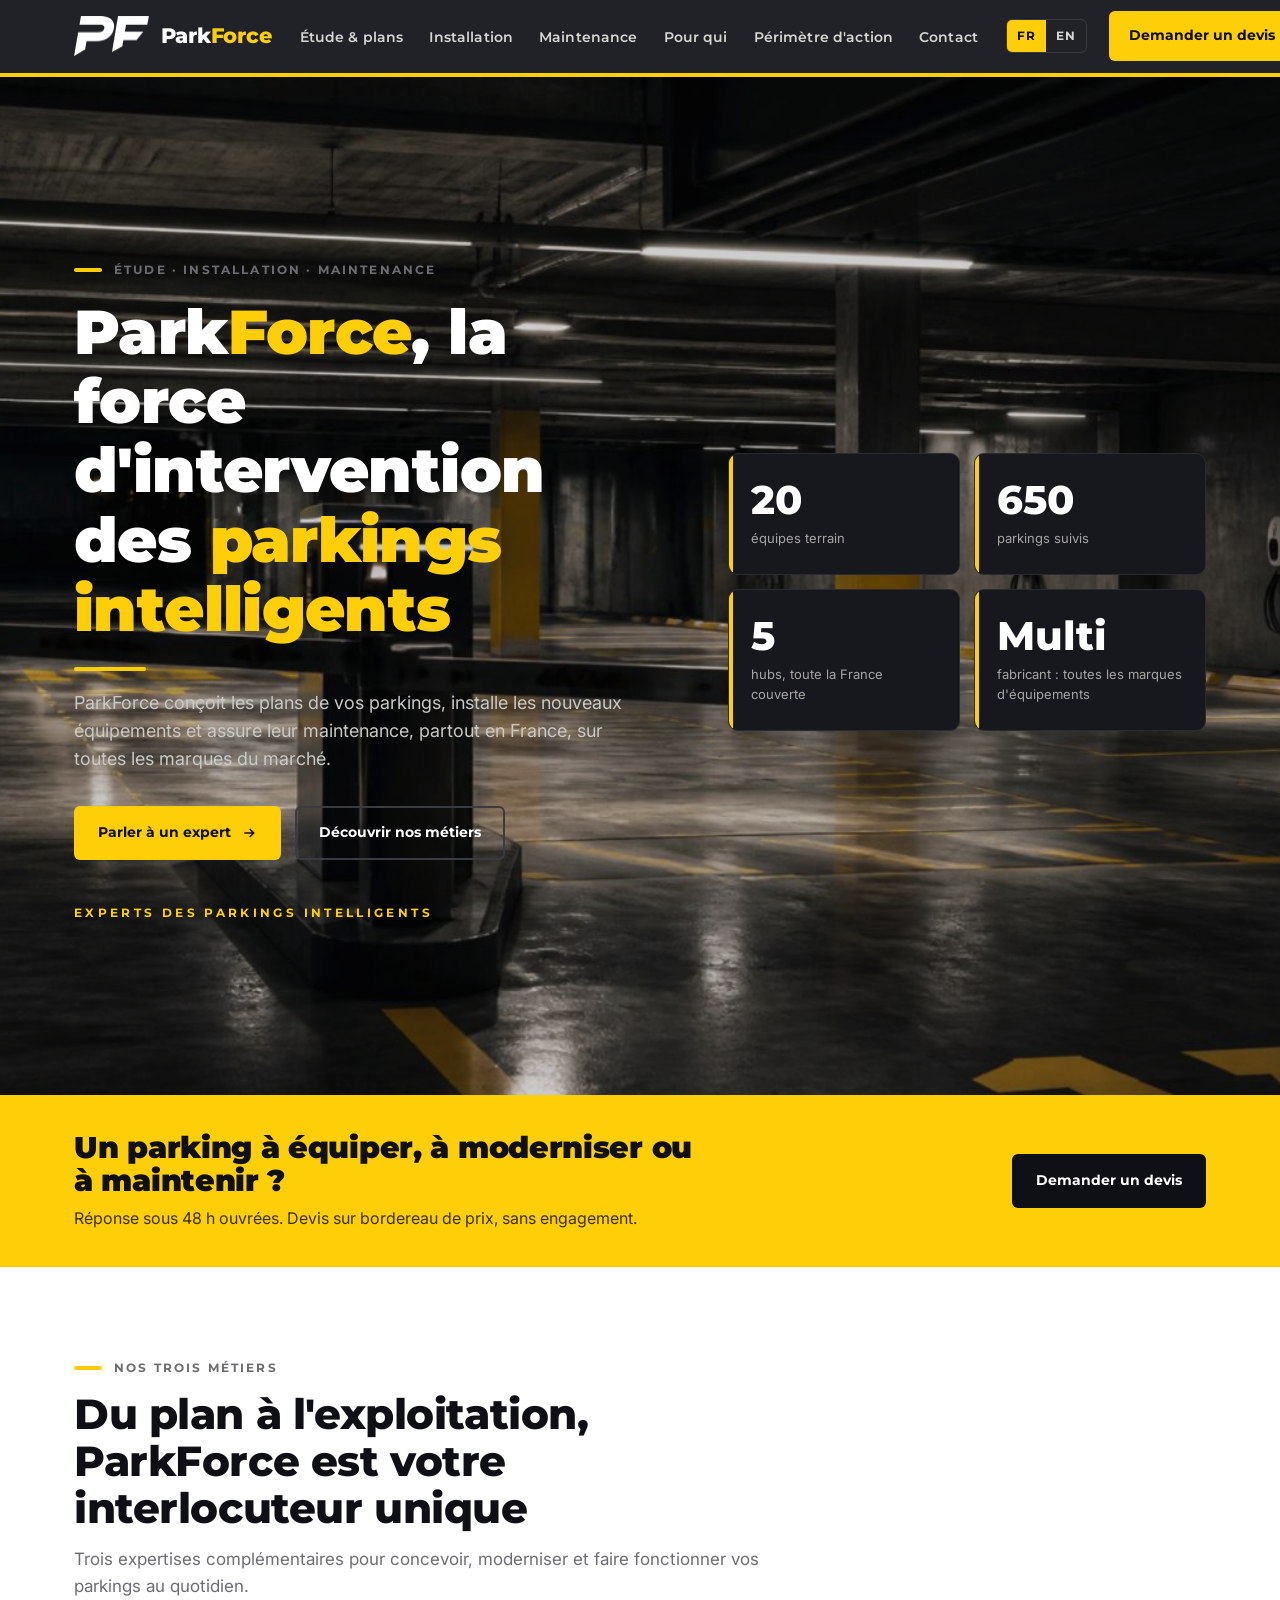
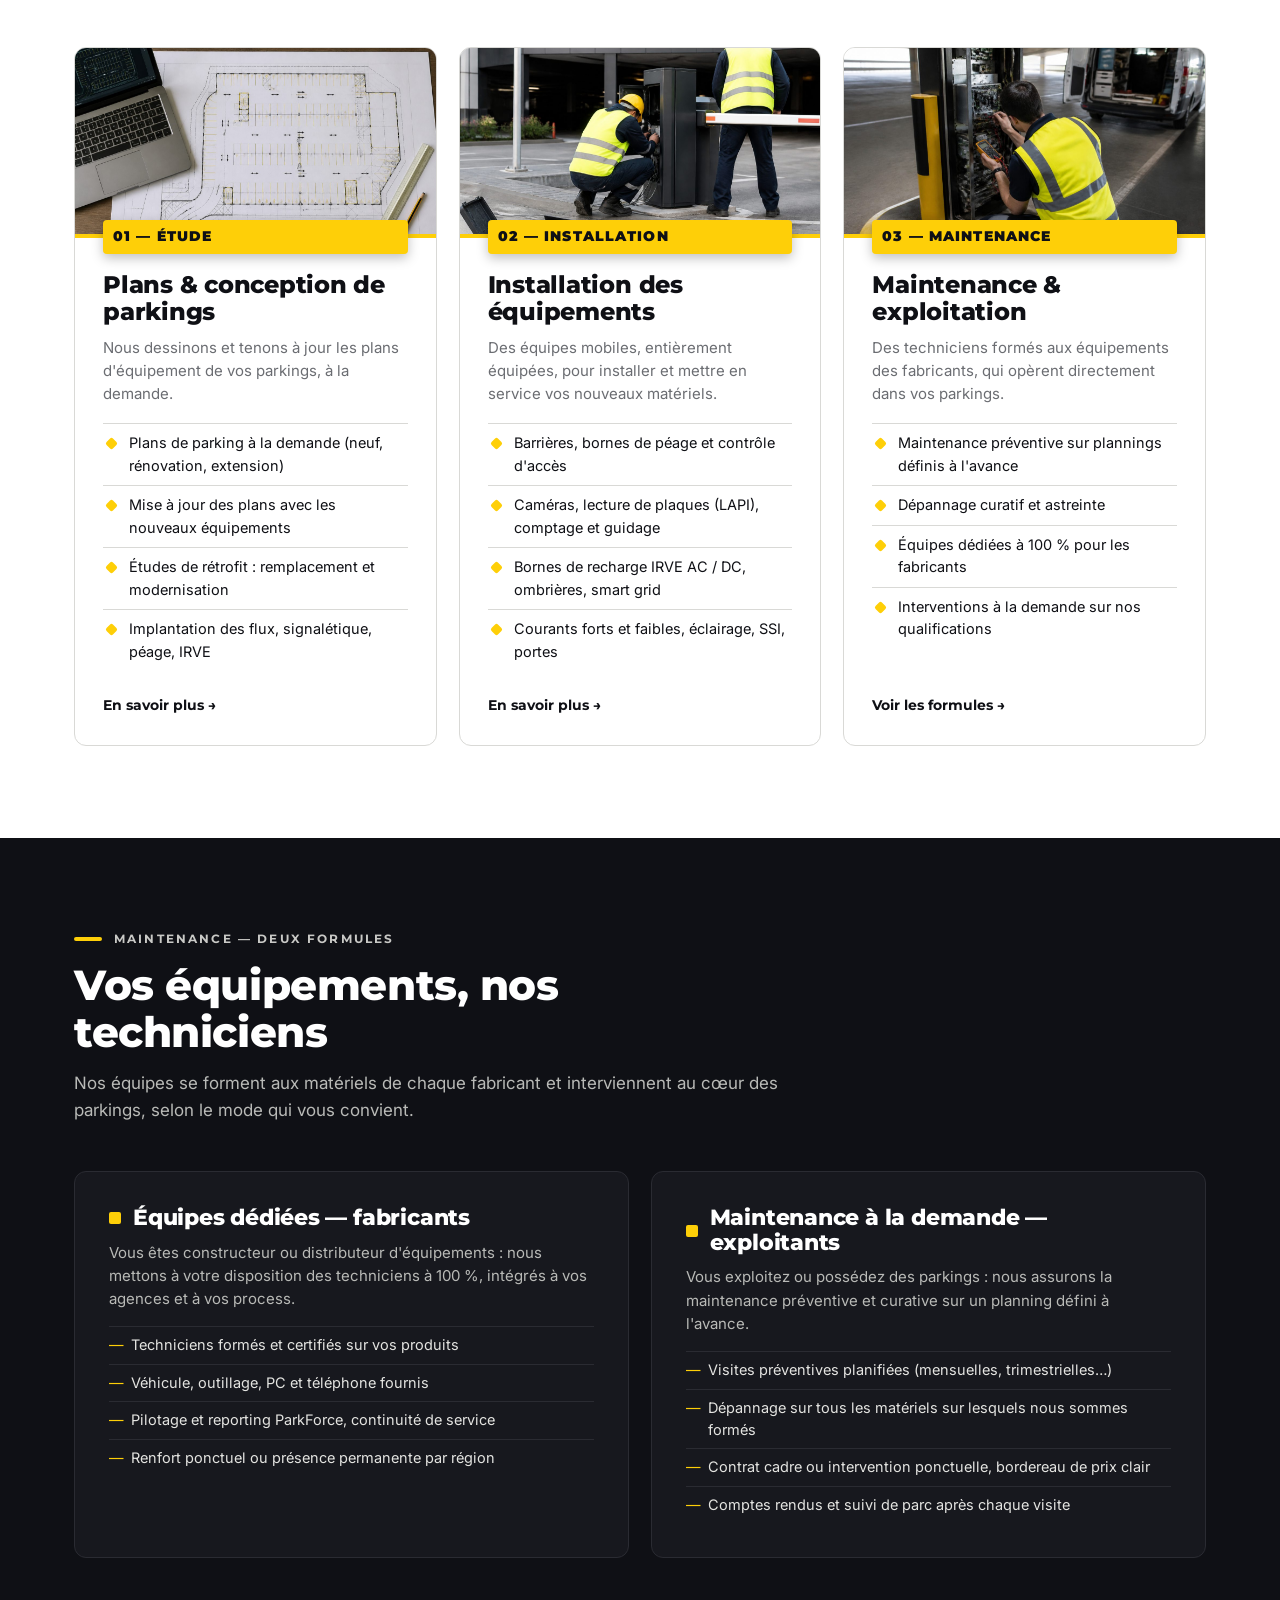
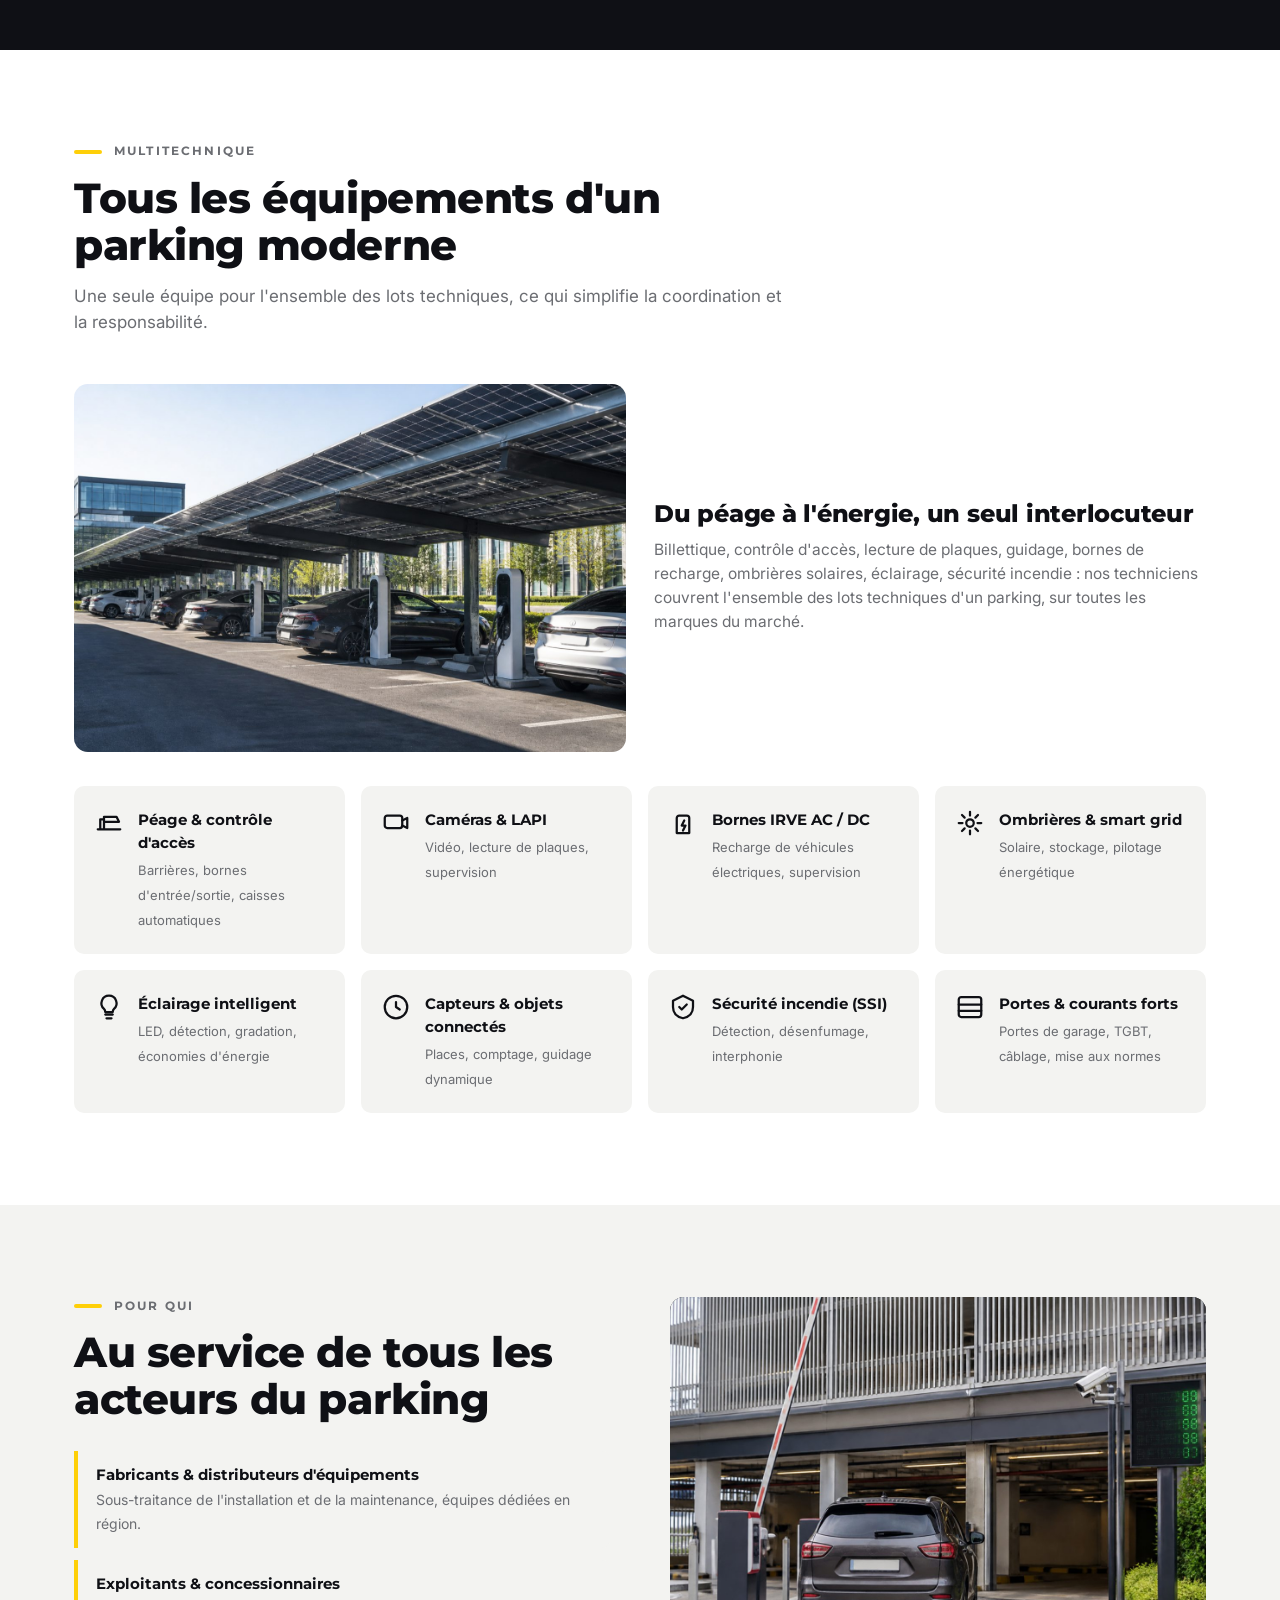
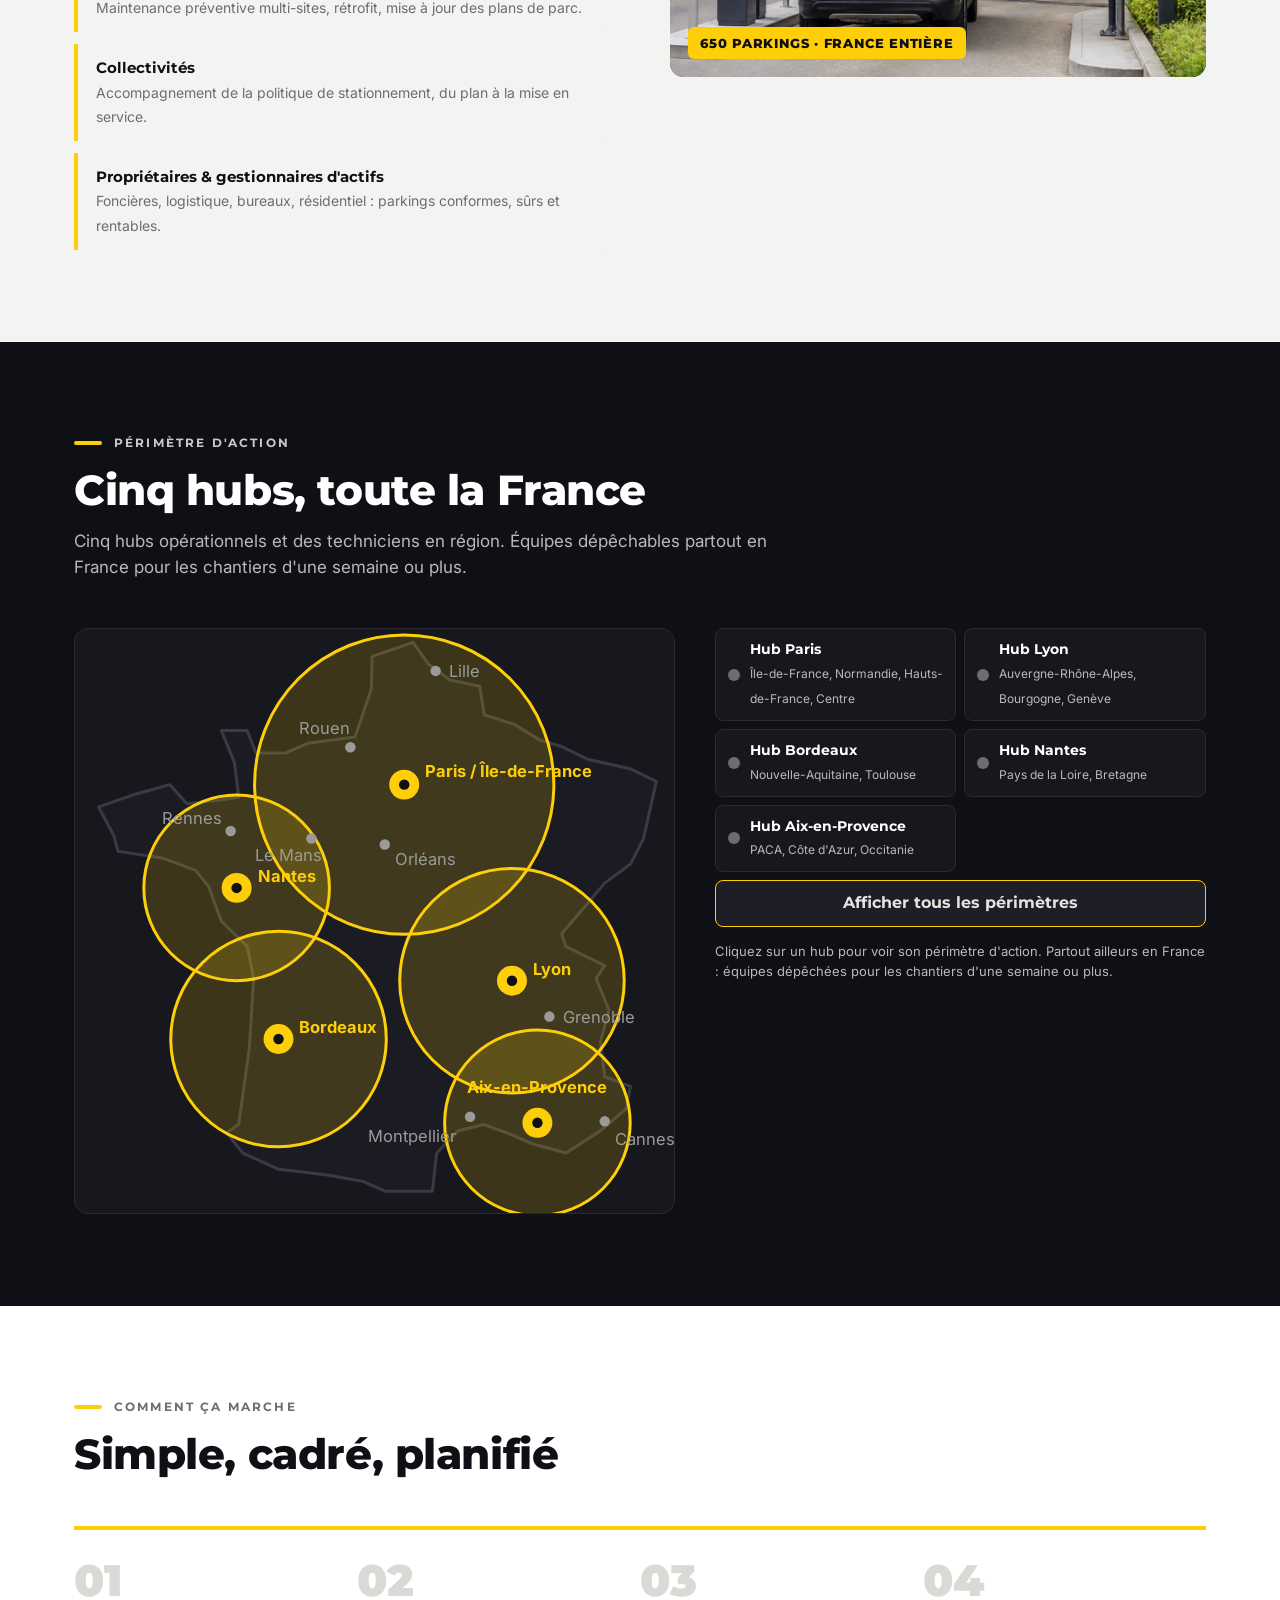
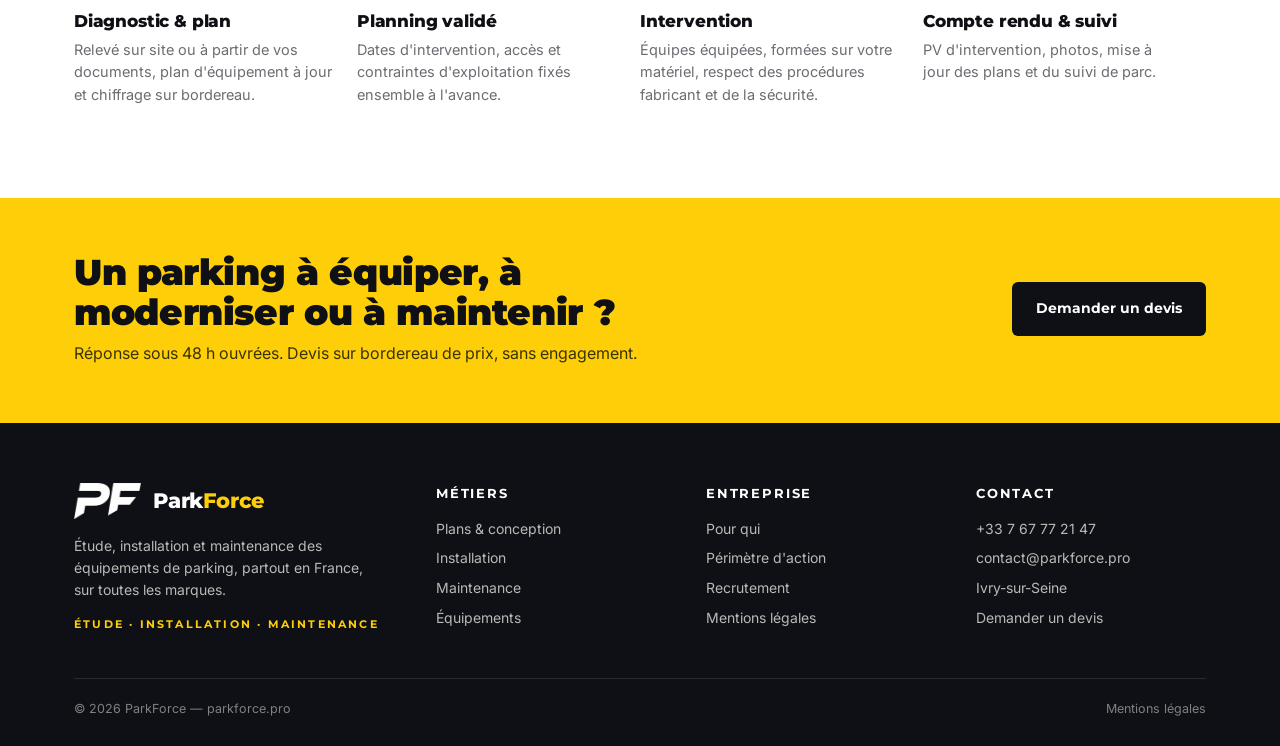
==== commit eda64d6d: "CTA jaune après le héros, suppression du CTA intermédiaire" ====
--- a/index.html
+++ b/index.html
@@ -63,11 +63,11 @@
     <div class="kpis"><div class="kpi"><b>20</b><span>équipes terrain</span></div><div class="kpi"><b>650</b><span>parkings suivis</span></div><div class="kpi"><b>5</b><span>hubs, toute la France couverte</span></div><div class="kpi"><b>Multi</b><span>fabricant : toutes les marques d'équipements</span></div></div>
   </div>
 </section>
+<div class="cta cta-top"><div class="wrap"><div><h2>Un parking à équiper, à moderniser ou à maintenir ?</h2><p>Réponse sous 48 h ouvrées. Devis sur bordereau de prix, sans engagement.</p></div><a class="btn btn-dark" href="contact.html#form">Demander un devis</a></div></div>
 <section id="metiers"><div class="wrap">
   <div class="sec-head"><div class="eyebrow">Nos trois métiers</div><h2>Du plan à l'exploitation, ParkForce est votre interlocuteur unique</h2><p>Trois expertises complémentaires pour concevoir, moderniser et faire fonctionner vos parkings au quotidien.</p></div>
   <div class="metiers"><article class="metier"><div class="ph"><img src="assets/img/etude.jpg" alt="" loading="lazy"></div><div class="bd"><span class="num">01 — ÉTUDE</span><h3>Plans & conception de parkings</h3><p>Nous dessinons et tenons à jour les plans d'équipement de vos parkings, à la demande.</p><ul><li>Plans de parking à la demande (neuf, rénovation, extension)</li><li>Mise à jour des plans avec les nouveaux équipements</li><li>Études de rétrofit : remplacement et modernisation</li><li>Implantation des flux, signalétique, péage, IRVE</li></ul><a class="more" href="etude.html">En savoir plus →</a></div></article><article class="metier"><div class="ph"><img src="assets/img/installation.jpg" alt="" loading="lazy"></div><div class="bd"><span class="num">02 — INSTALLATION</span><h3>Installation des équipements</h3><p>Des équipes mobiles, entièrement équipées, pour installer et mettre en service vos nouveaux matériels.</p><ul><li>Barrières, bornes de péage et contrôle d'accès</li><li>Caméras, lecture de plaques (LAPI), comptage et guidage</li><li>Bornes de recharge IRVE AC / DC, ombrières, smart grid</li><li>Courants forts et faibles, éclairage, SSI, portes</li></ul><a class="more" href="installation.html">En savoir plus →</a></div></article><article class="metier"><div class="ph"><img src="assets/img/maintenance.jpg" alt="" loading="lazy"></div><div class="bd"><span class="num">03 — MAINTENANCE</span><h3>Maintenance & exploitation</h3><p>Des techniciens formés aux équipements des fabricants, qui opèrent directement dans vos parkings.</p><ul><li>Maintenance préventive sur plannings définis à l'avance</li><li>Dépannage curatif et astreinte</li><li>Équipes dédiées à 100 % pour les fabricants</li><li>Interventions à la demande sur nos qualifications</li></ul><a class="more" href="maintenance.html">Voir les formules →</a></div></article></div>
 </div></section>
-<div class="cta-mid"><div class="wrap"><div><h2>Un parking à équiper, à moderniser ou à maintenir ?</h2><p>Réponse sous 48 h ouvrées. Devis sur bordereau de prix, sans engagement.</p></div><a class="btn btn-y" href="contact.html#form">Demander un devis <svg viewBox="0 0 24 24" fill="none" stroke="currentColor" stroke-width="2.4"><path d="M5 12h14M13 6l6 6-6 6"/></svg></a></div></div>
 <section class="dark" id="modes"><div class="wrap">
   <div class="sec-head"><div class="eyebrow">Maintenance — deux formules</div><h2>Vos équipements, nos techniciens</h2><p style="color:#b9bab7">Nos équipes se forment aux matériels de chaque fabricant et interviennent au cœur des parkings, selon le mode qui vous convient.</p></div>
   <div class="modes"><div class="mode"><h3><i></i>Équipes dédiées — fabricants</h3><p>Vous êtes constructeur ou distributeur d'équipements : nous mettons à votre disposition des techniciens à 100 %, intégrés à vos agences et à vos process.</p><ul><li>Techniciens formés et certifiés sur vos produits</li><li>Véhicule, outillage, PC et téléphone fournis</li><li>Pilotage et reporting ParkForce, continuité de service</li><li>Renfort ponctuel ou présence permanente par région</li></ul></div><div class="mode"><h3><i></i>Maintenance à la demande — exploitants</h3><p>Vous exploitez ou possédez des parkings : nous assurons la maintenance préventive et curative sur un planning défini à l'avance.</p><ul><li>Visites préventives planifiées (mensuelles, trimestrielles…)</li><li>Dépannage sur tous les matériels sur lesquels nous sommes formés</li><li>Contrat cadre ou intervention ponctuelle, bordereau de prix clair</li><li>Comptes rendus et suivi de parc après chaque visite</li></ul></div></div>
--- a/assets/site.css
+++ b/assets/site.css
@@ -164,12 +164,12 @@
 .wordmark{white-space:nowrap;font-family:var(--font-head);font-weight:800;font-size:21px;letter-spacing:-.01em;color:#fff;display:inline-block}
 .wordmark em{font-style:normal;color:var(--pf-yellow)}
 .nav .logo{display:flex;align-items:center;gap:12px}
-.hazard{height:6px;background:repeating-linear-gradient(-45deg,#0F1015 0 14px,#FECF08 14px 28px);opacity:.95}
-.hazard-thin{height:3px;width:120px;background:repeating-linear-gradient(-45deg,#0F1015 0 8px,#FECF08 8px 16px);border-radius:2px;margin:18px 0 0}
-.dark .hazard-thin,.hero .hazard-thin{background:repeating-linear-gradient(-45deg,#2b2c33 0 8px,#FECF08 8px 16px)}
+.hazard{height:4px;background:var(--pf-yellow)}
+.hazard-thin{height:4px;width:72px;background:var(--pf-yellow);border-radius:2px;margin:18px 0 0}
+
 .hero{min-height:620px}
-.hero-photo{position:absolute;inset:0;width:100%;height:100%;object-fit:cover;object-position:center;opacity:.55;pointer-events:none}
-.hero::before{content:"";position:absolute;inset:0;background:linear-gradient(90deg,rgba(15,16,21,.96) 0%,rgba(15,16,21,.85) 45%,rgba(15,16,21,.35) 100%);z-index:0}
+.hero-photo{position:absolute;inset:0;width:100%;height:100%;object-fit:cover;object-position:center;opacity:.8;pointer-events:none}
+.hero::before{content:"";position:absolute;inset:0;background:linear-gradient(90deg,rgba(15,16,21,.92) 0%,rgba(15,16,21,.72) 45%,rgba(15,16,21,.15) 100%);z-index:0}
 .hero .wrap{z-index:1}
 .hero-art{display:none}
 .hero h1 .brand{color:#fff}.hero h1 .brand em{font-style:normal;color:var(--pf-yellow)}
@@ -177,7 +177,7 @@
 .metier .ph{height:190px;background:#17181e;overflow:hidden;position:relative}
 .metier .ph img{width:100%;height:100%;object-fit:cover;display:block;transition:transform .5s}
 .metier:hover .ph img{transform:scale(1.04)}
-.metier .ph::after{content:"";position:absolute;left:0;right:0;bottom:0;height:5px;background:repeating-linear-gradient(-45deg,#0F1015 0 10px,#FECF08 10px 20px)}
+.metier .ph::after{content:"";position:absolute;left:0;right:0;bottom:0;height:4px;background:var(--pf-yellow)}
 .metier .bd{padding:26px 28px 28px;display:flex;flex-direction:column;flex:1}
 .metier .num{margin-top:-44px;position:relative;z-index:2;box-shadow:0 4px 12px rgba(0,0,0,.25)}
 .cta-mid{background:var(--pf-black);color:#fff;border-top:6px solid var(--pf-yellow)}
@@ -225,6 +225,7 @@
 @media(max-width:1100px){.nav ul{gap:16px}.nav ul a{font-size:13px}}
 @media(max-width:980px){.nav .right .langsw{display:none}.wordmark{font-size:18px}}
 
+.cta-top .wrap{padding:36px 24px}.cta-top h2{font-size:clamp(22px,2.6vw,30px)}
 /* inner pages */
 .phero{background:var(--pf-black);color:#fff;padding:70px 0 60px;position:relative;overflow:hidden}
 .phero::after{content:"";position:absolute;inset:auto -10% -40% auto;width:50%;height:120%;background:repeating-linear-gradient(115deg,transparent 0 42px,rgba(254,207,8,.07) 42px 46px);transform:skewY(-6deg);pointer-events:none}
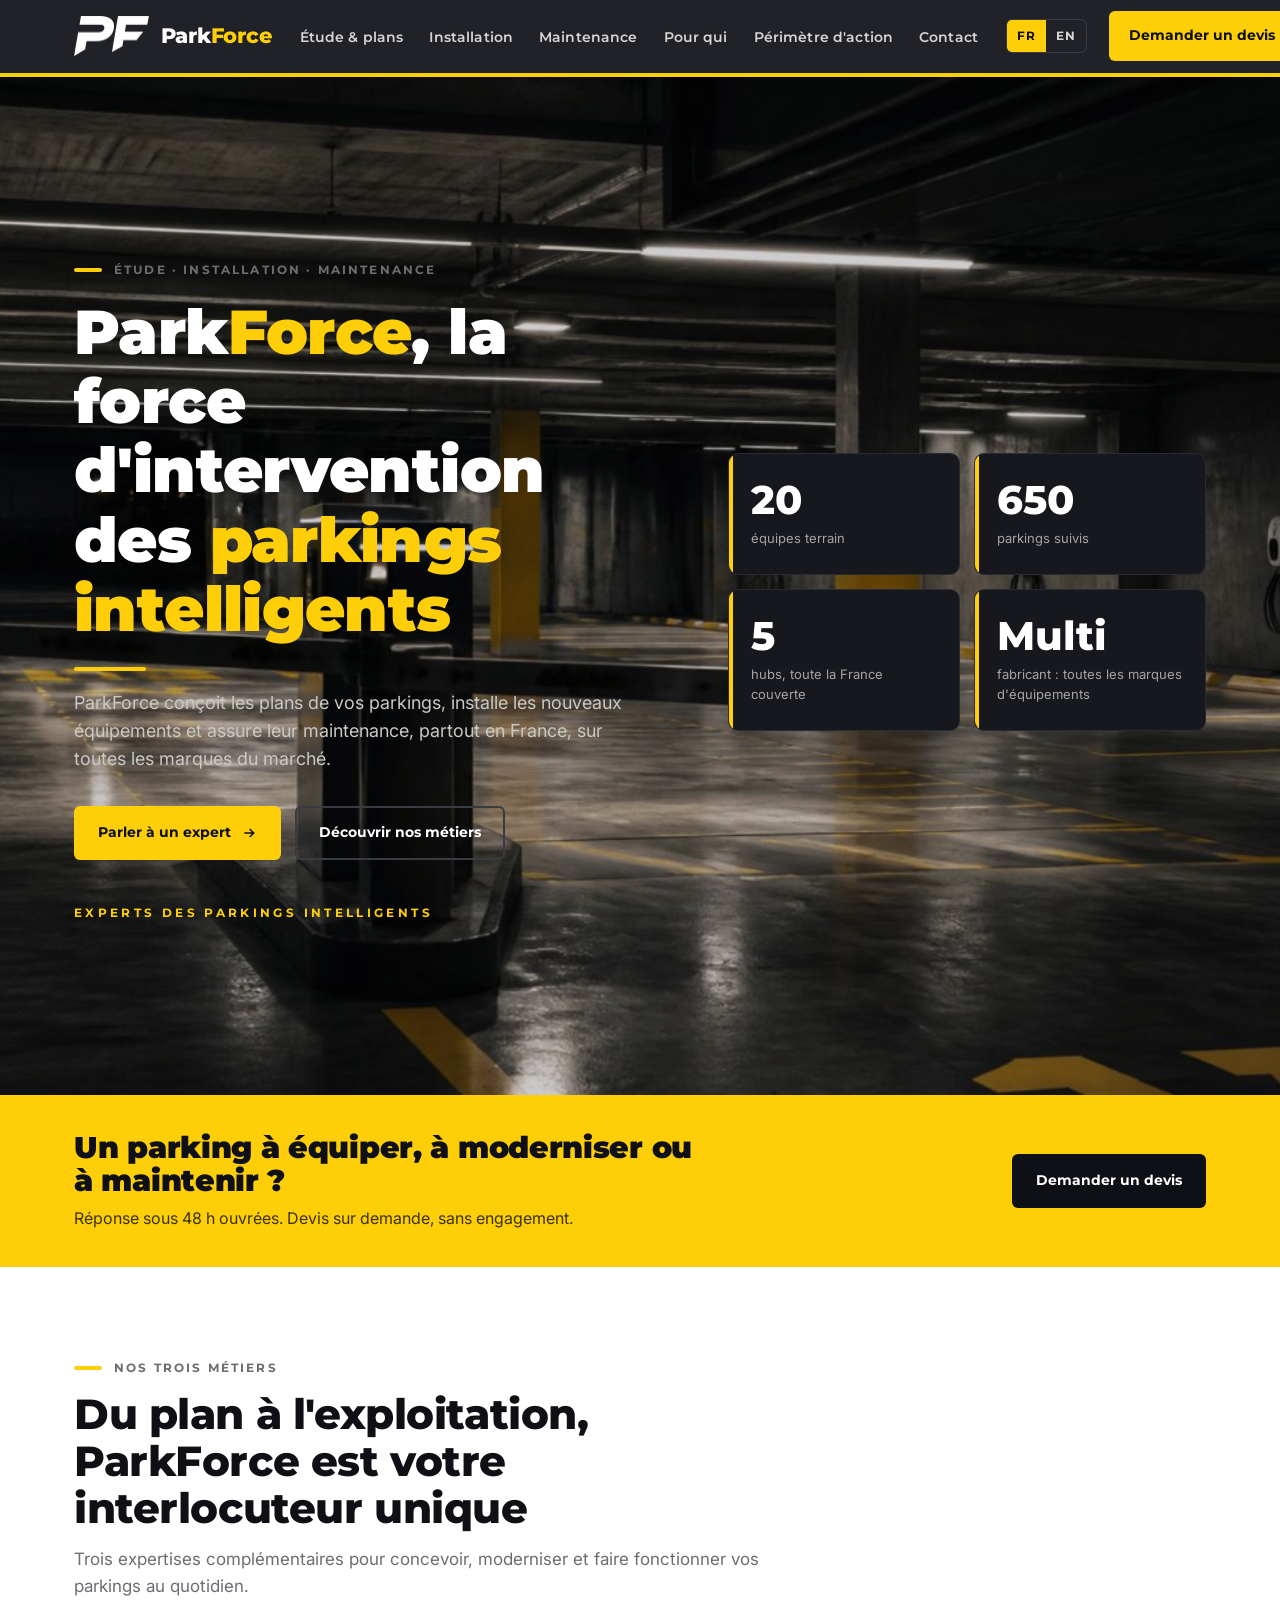
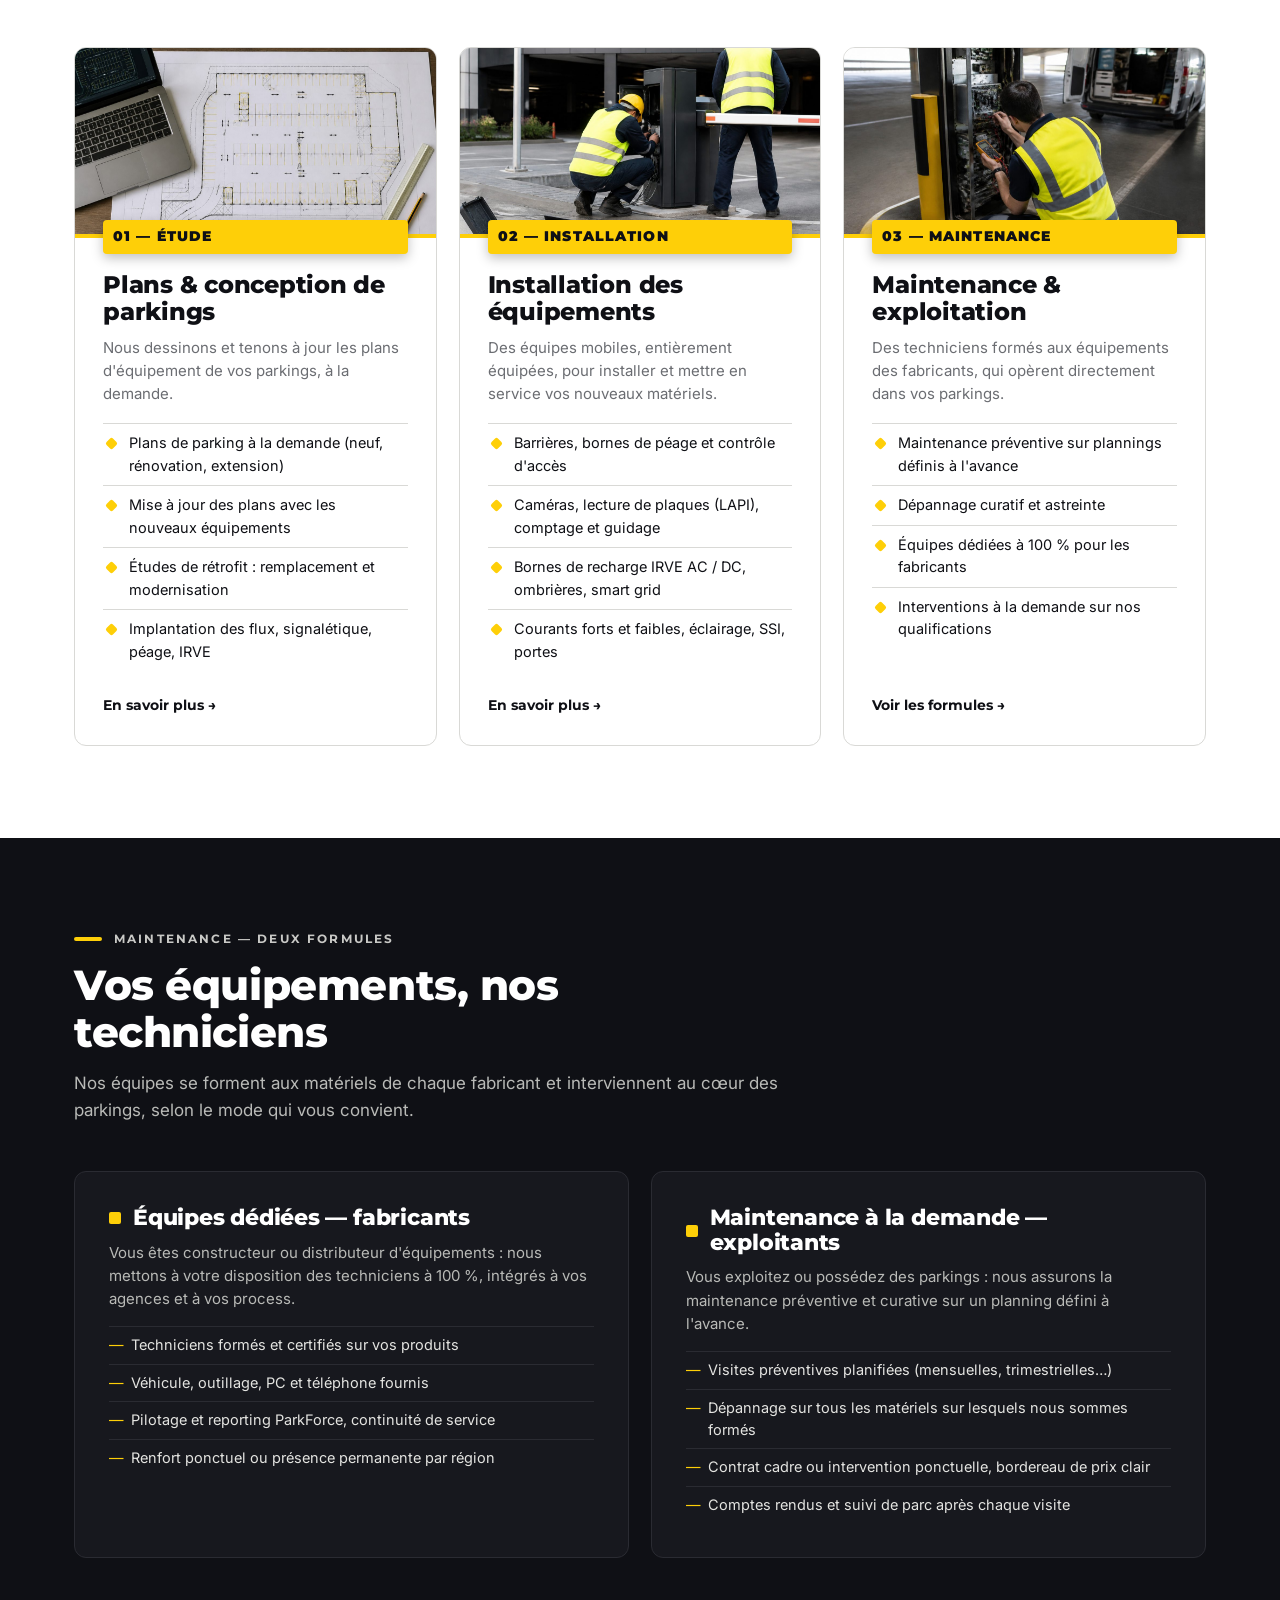
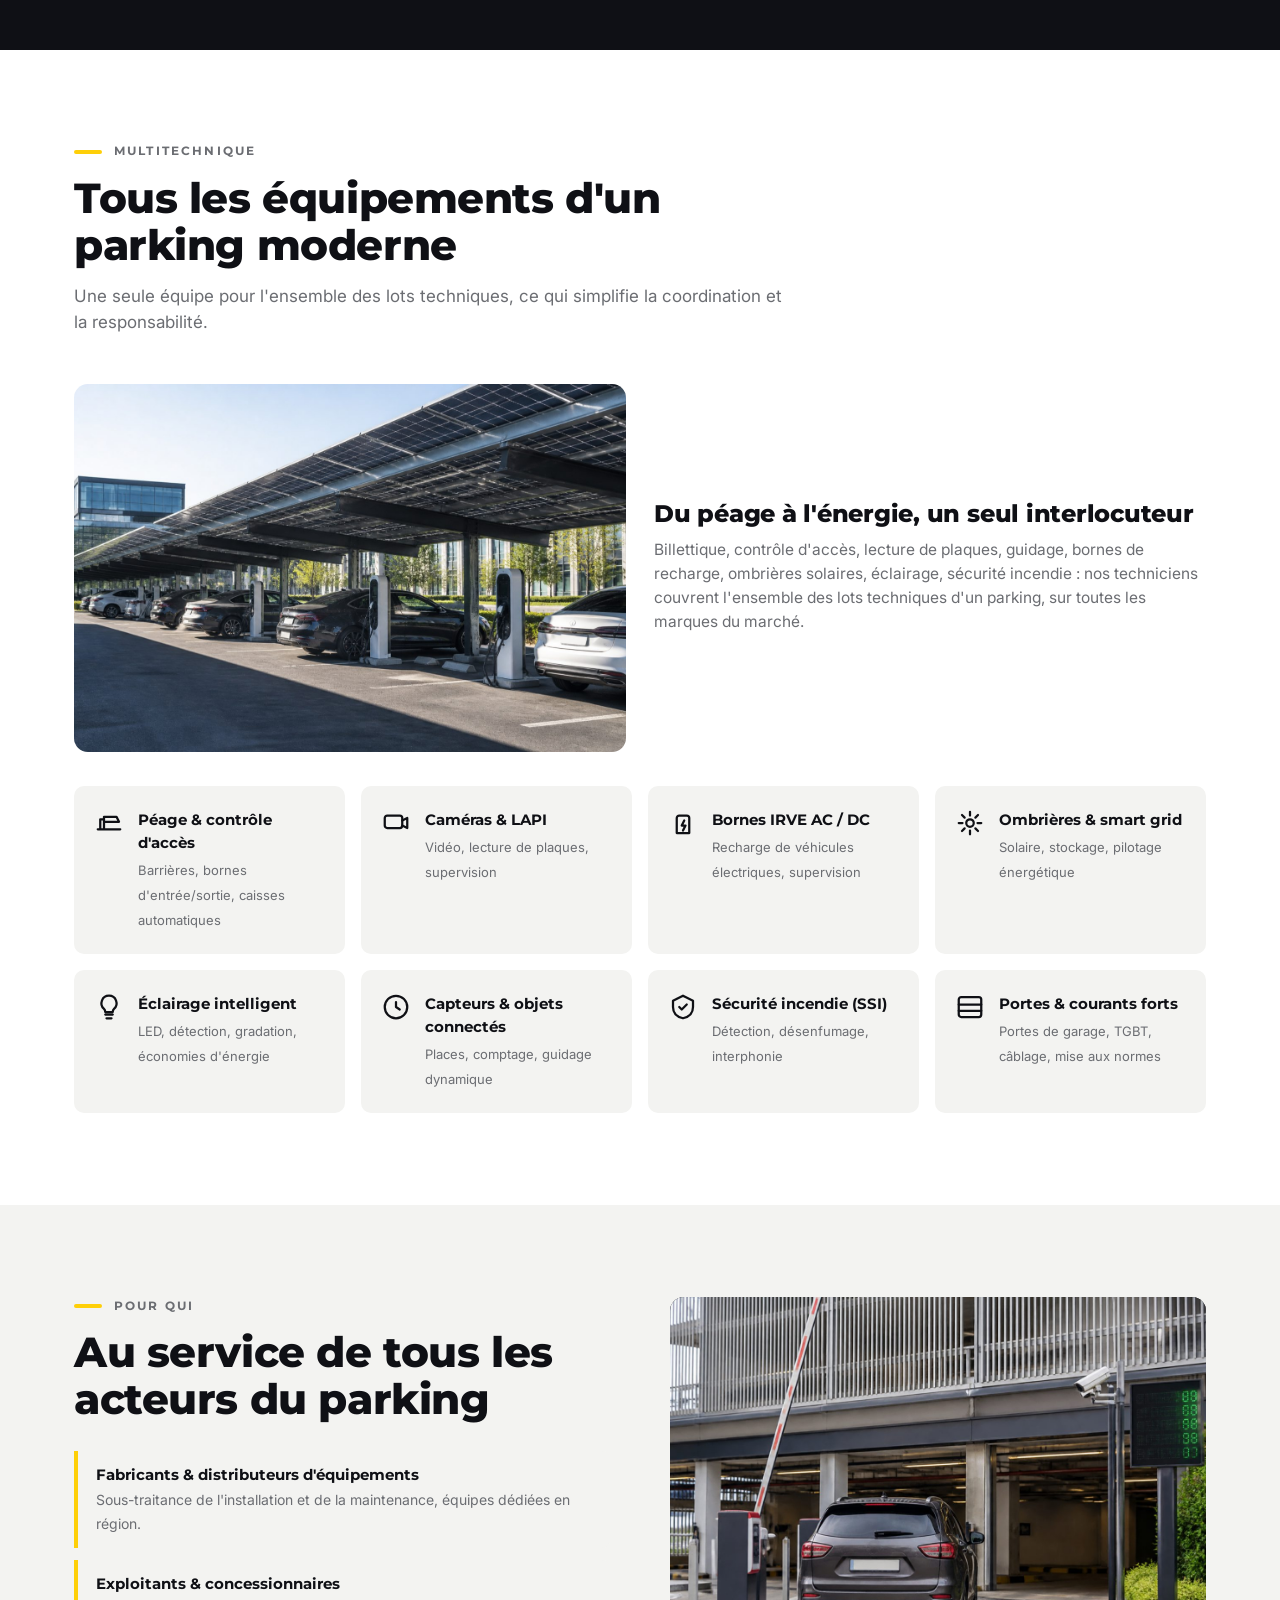
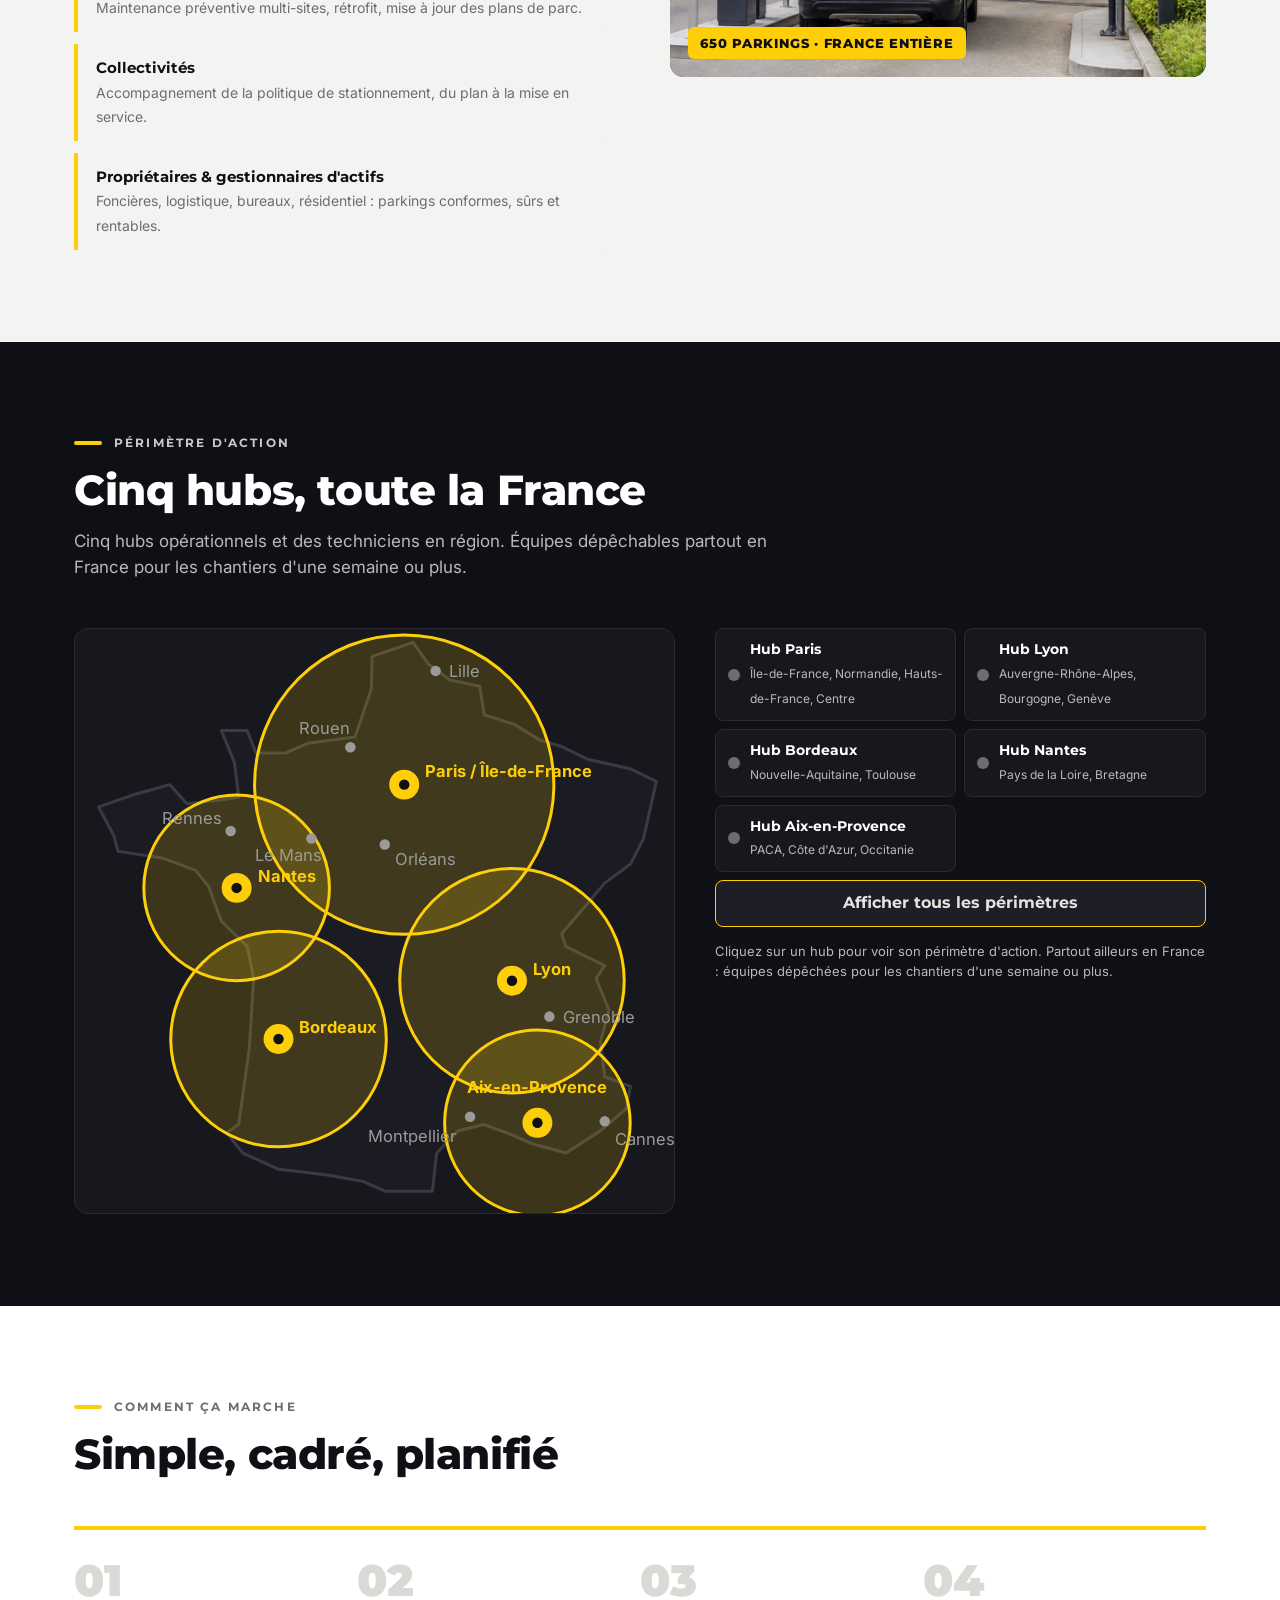
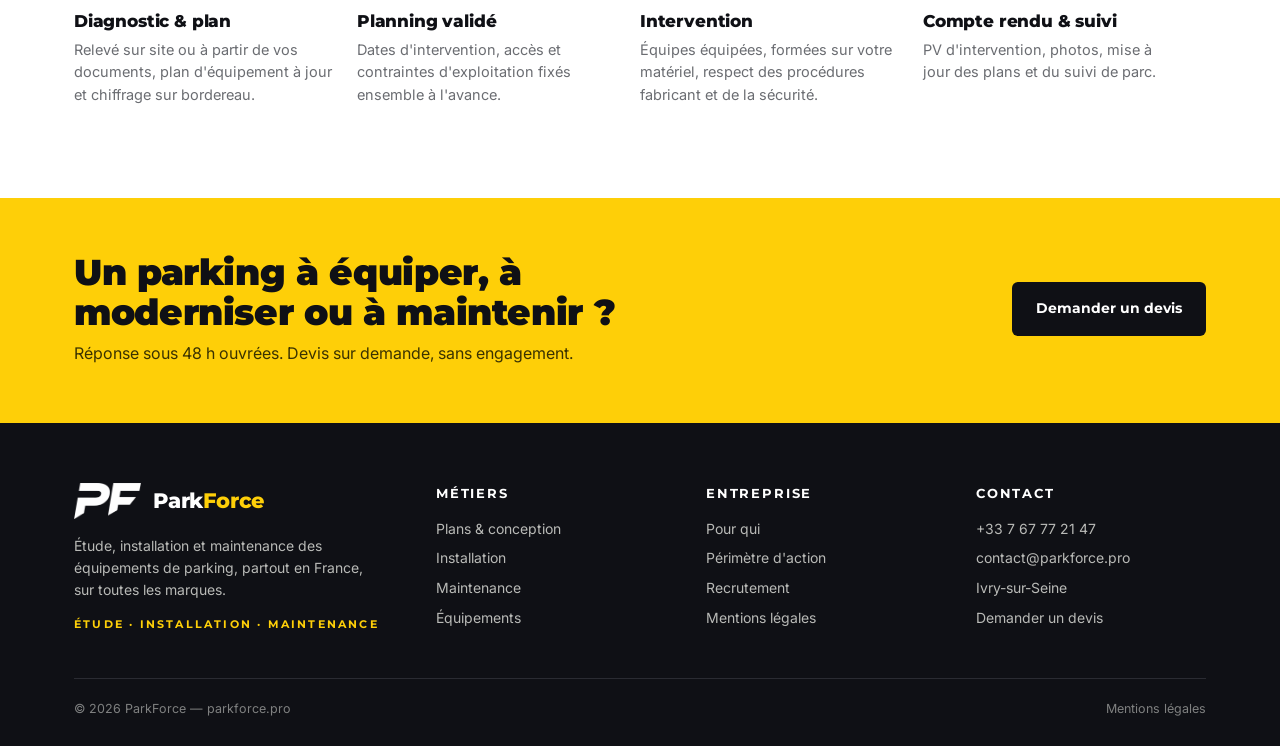
==== commit f16bbb28: "CTA : devis sur demande" ====
--- a/index.html
+++ b/index.html
@@ -63,7 +63,7 @@
     <div class="kpis"><div class="kpi"><b>20</b><span>équipes terrain</span></div><div class="kpi"><b>650</b><span>parkings suivis</span></div><div class="kpi"><b>5</b><span>hubs, toute la France couverte</span></div><div class="kpi"><b>Multi</b><span>fabricant : toutes les marques d'équipements</span></div></div>
   </div>
 </section>
-<div class="cta cta-top"><div class="wrap"><div><h2>Un parking à équiper, à moderniser ou à maintenir ?</h2><p>Réponse sous 48 h ouvrées. Devis sur bordereau de prix, sans engagement.</p></div><a class="btn btn-dark" href="contact.html#form">Demander un devis</a></div></div>
+<div class="cta cta-top"><div class="wrap"><div><h2>Un parking à équiper, à moderniser ou à maintenir ?</h2><p>Réponse sous 48 h ouvrées. Devis sur demande, sans engagement.</p></div><a class="btn btn-dark" href="contact.html#form">Demander un devis</a></div></div>
 <section id="metiers"><div class="wrap">
   <div class="sec-head"><div class="eyebrow">Nos trois métiers</div><h2>Du plan à l'exploitation, ParkForce est votre interlocuteur unique</h2><p>Trois expertises complémentaires pour concevoir, moderniser et faire fonctionner vos parkings au quotidien.</p></div>
   <div class="metiers"><article class="metier"><div class="ph"><img src="assets/img/etude.jpg" alt="" loading="lazy"></div><div class="bd"><span class="num">01 — ÉTUDE</span><h3>Plans & conception de parkings</h3><p>Nous dessinons et tenons à jour les plans d'équipement de vos parkings, à la demande.</p><ul><li>Plans de parking à la demande (neuf, rénovation, extension)</li><li>Mise à jour des plans avec les nouveaux équipements</li><li>Études de rétrofit : remplacement et modernisation</li><li>Implantation des flux, signalétique, péage, IRVE</li></ul><a class="more" href="etude.html">En savoir plus →</a></div></article><article class="metier"><div class="ph"><img src="assets/img/installation.jpg" alt="" loading="lazy"></div><div class="bd"><span class="num">02 — INSTALLATION</span><h3>Installation des équipements</h3><p>Des équipes mobiles, entièrement équipées, pour installer et mettre en service vos nouveaux matériels.</p><ul><li>Barrières, bornes de péage et contrôle d'accès</li><li>Caméras, lecture de plaques (LAPI), comptage et guidage</li><li>Bornes de recharge IRVE AC / DC, ombrières, smart grid</li><li>Courants forts et faibles, éclairage, SSI, portes</li></ul><a class="more" href="installation.html">En savoir plus →</a></div></article><article class="metier"><div class="ph"><img src="assets/img/maintenance.jpg" alt="" loading="lazy"></div><div class="bd"><span class="num">03 — MAINTENANCE</span><h3>Maintenance & exploitation</h3><p>Des techniciens formés aux équipements des fabricants, qui opèrent directement dans vos parkings.</p><ul><li>Maintenance préventive sur plannings définis à l'avance</li><li>Dépannage curatif et astreinte</li><li>Équipes dédiées à 100 % pour les fabricants</li><li>Interventions à la demande sur nos qualifications</li></ul><a class="more" href="maintenance.html">Voir les formules →</a></div></article></div>
@@ -130,7 +130,7 @@
   <div class="sec-head"><div class="eyebrow">Comment ça marche</div><h2>Simple, cadré, planifié</h2></div>
   <div class="steps"><div class="step"><h4>Diagnostic & plan</h4><p>Relevé sur site ou à partir de vos documents, plan d'équipement à jour et chiffrage sur bordereau.</p></div><div class="step"><h4>Planning validé</h4><p>Dates d'intervention, accès et contraintes d'exploitation fixés ensemble à l'avance.</p></div><div class="step"><h4>Intervention</h4><p>Équipes équipées, formées sur votre matériel, respect des procédures fabricant et de la sécurité.</p></div><div class="step"><h4>Compte rendu & suivi</h4><p>PV d'intervention, photos, mise à jour des plans et du suivi de parc.</p></div></div>
 </div></section>
-<div class="cta"><div class="wrap"><div><h2>Un parking à équiper, à moderniser ou à maintenir ?</h2><p>Réponse sous 48 h ouvrées. Devis sur bordereau de prix, sans engagement.</p></div><a class="btn btn-dark" href="contact.html#form">Demander un devis</a></div></div>
+<div class="cta"><div class="wrap"><div><h2>Un parking à équiper, à moderniser ou à maintenir ?</h2><p>Réponse sous 48 h ouvrées. Devis sur demande, sans engagement.</p></div><a class="btn btn-dark" href="contact.html#form">Demander un devis</a></div></div>
 
 <footer>
   <div class="wrap">
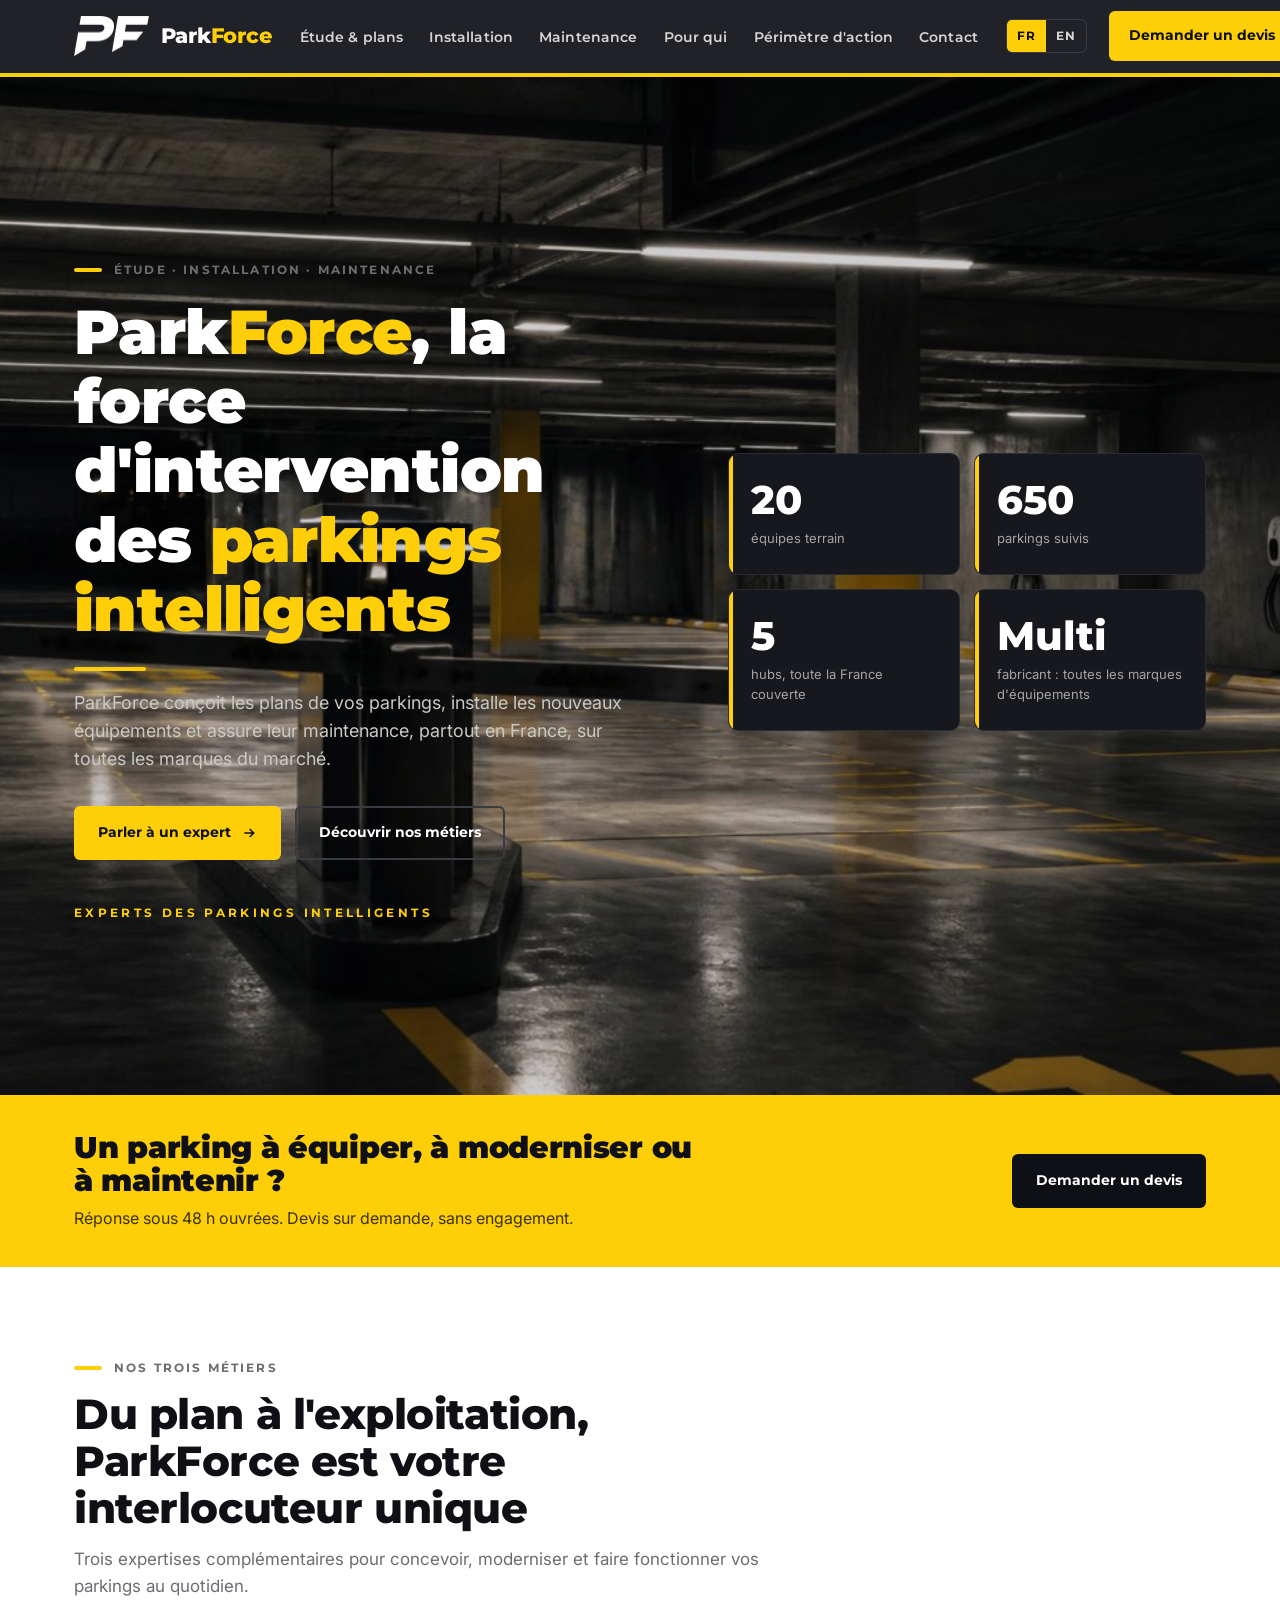
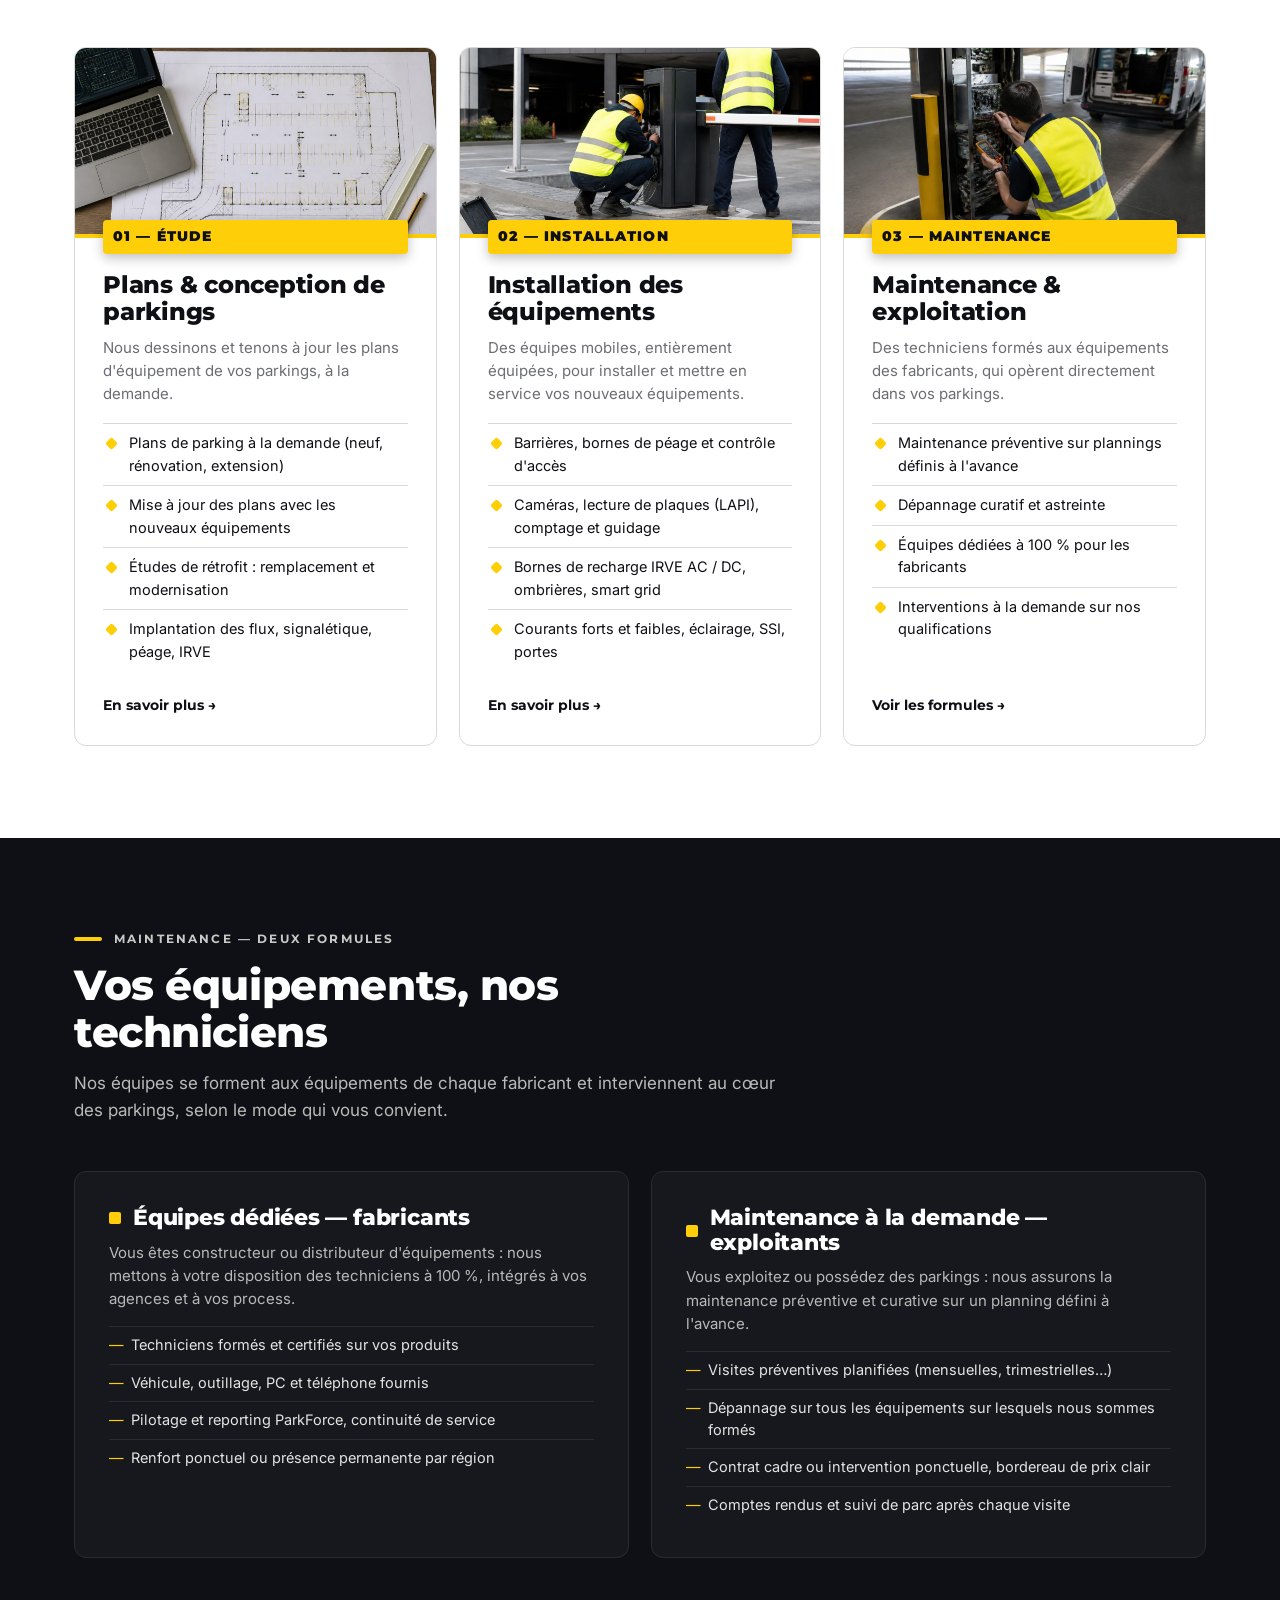
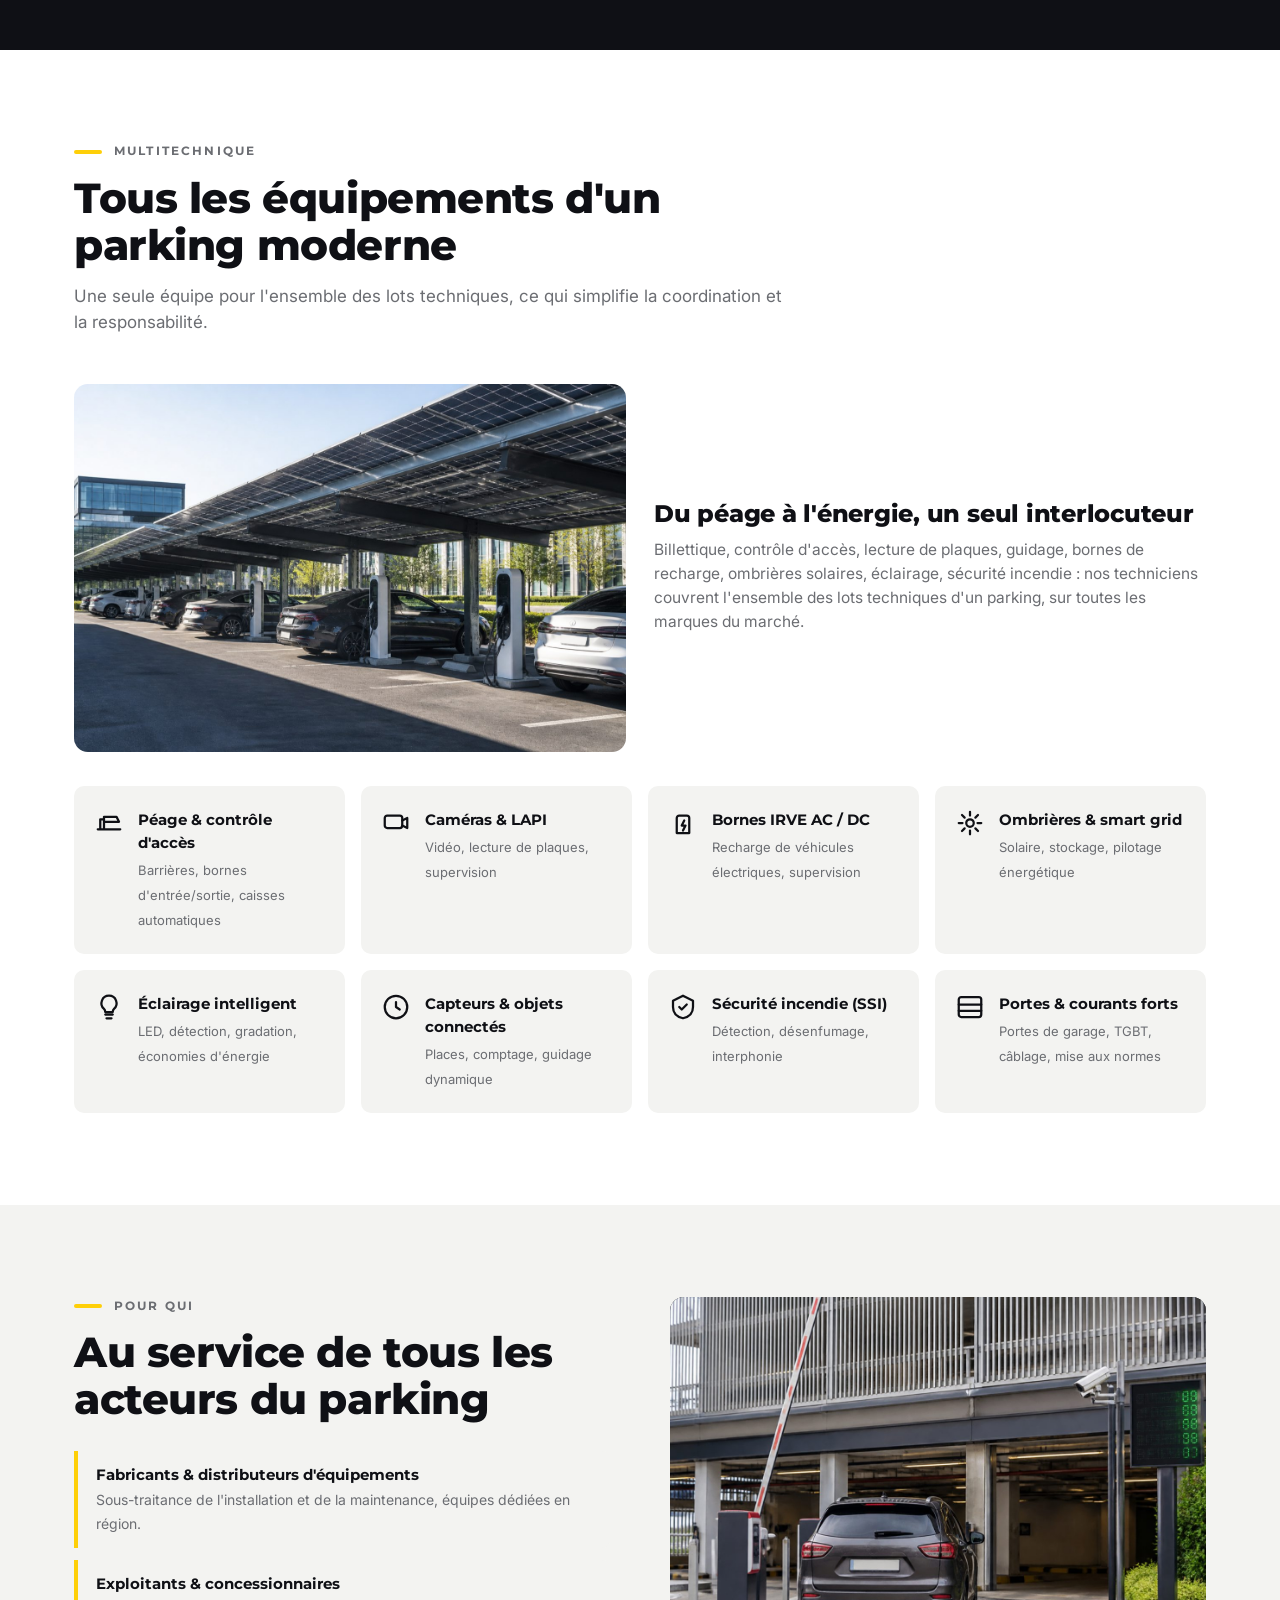
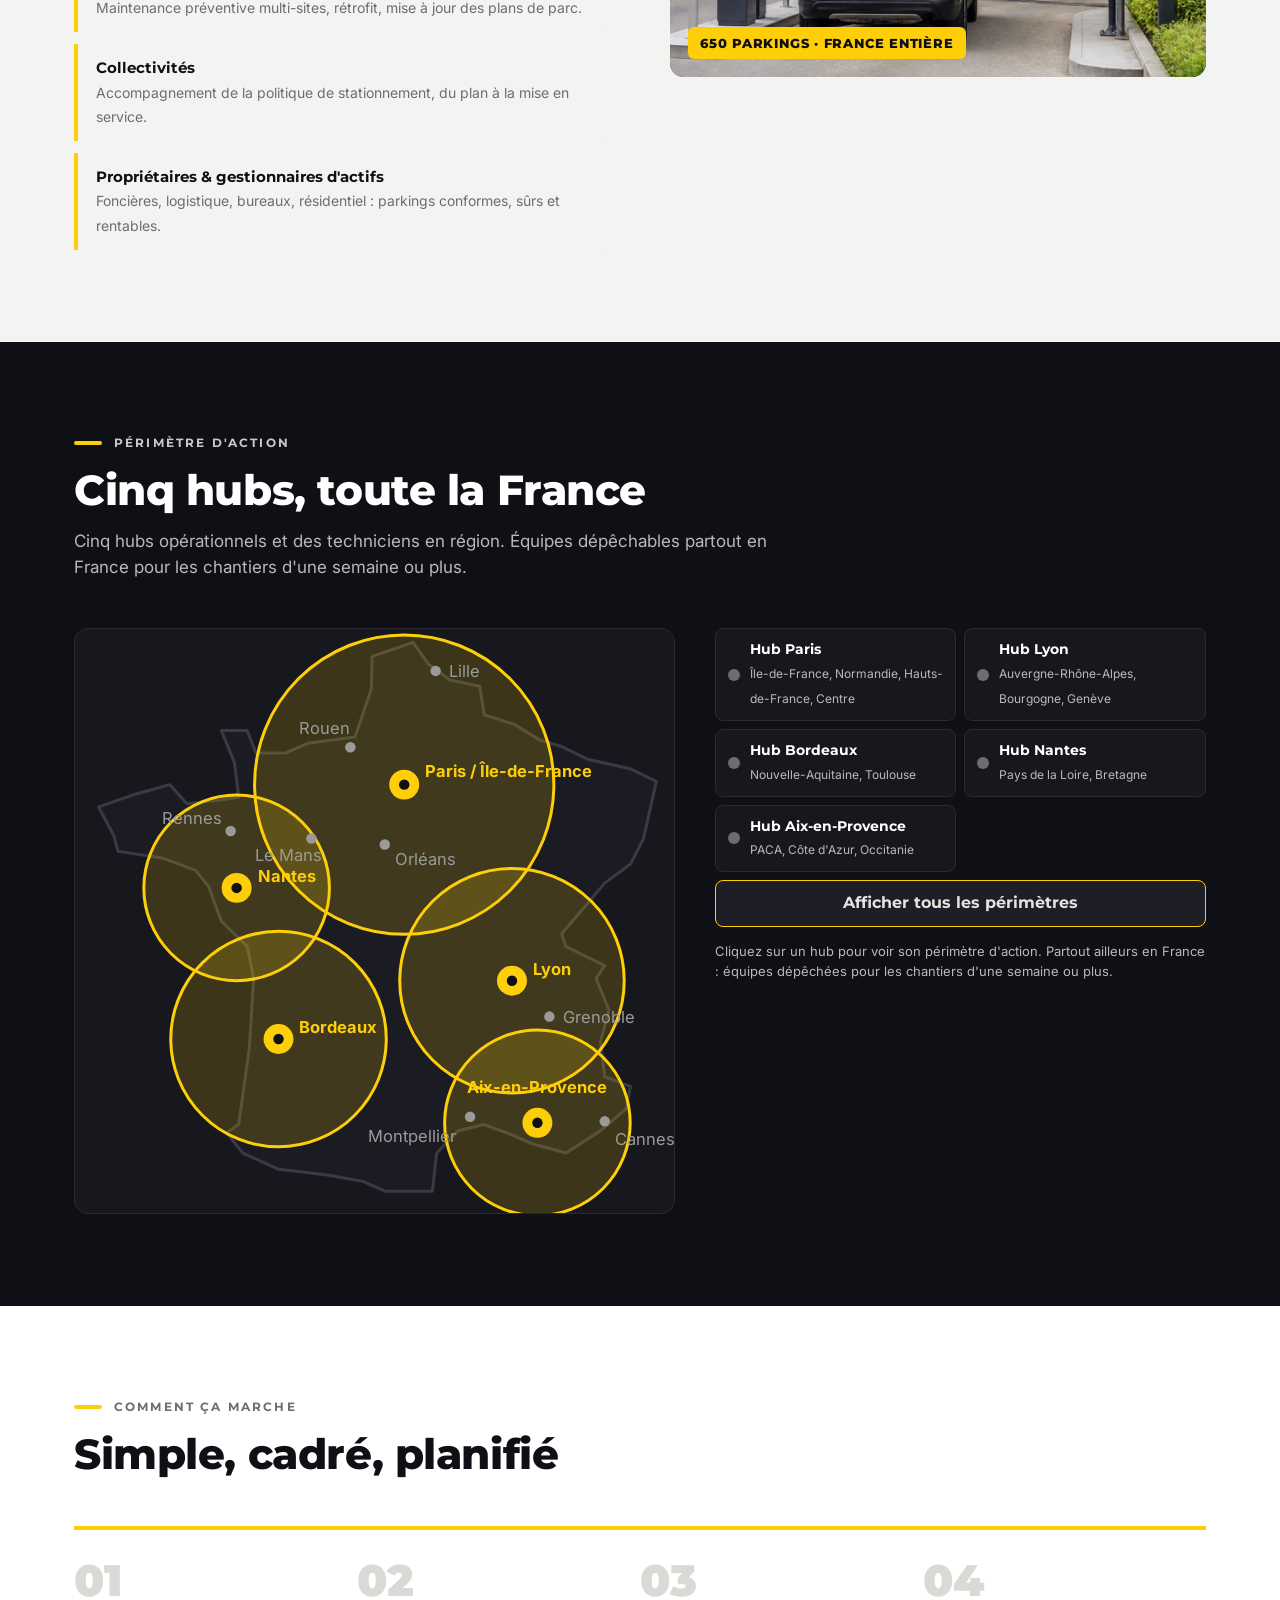
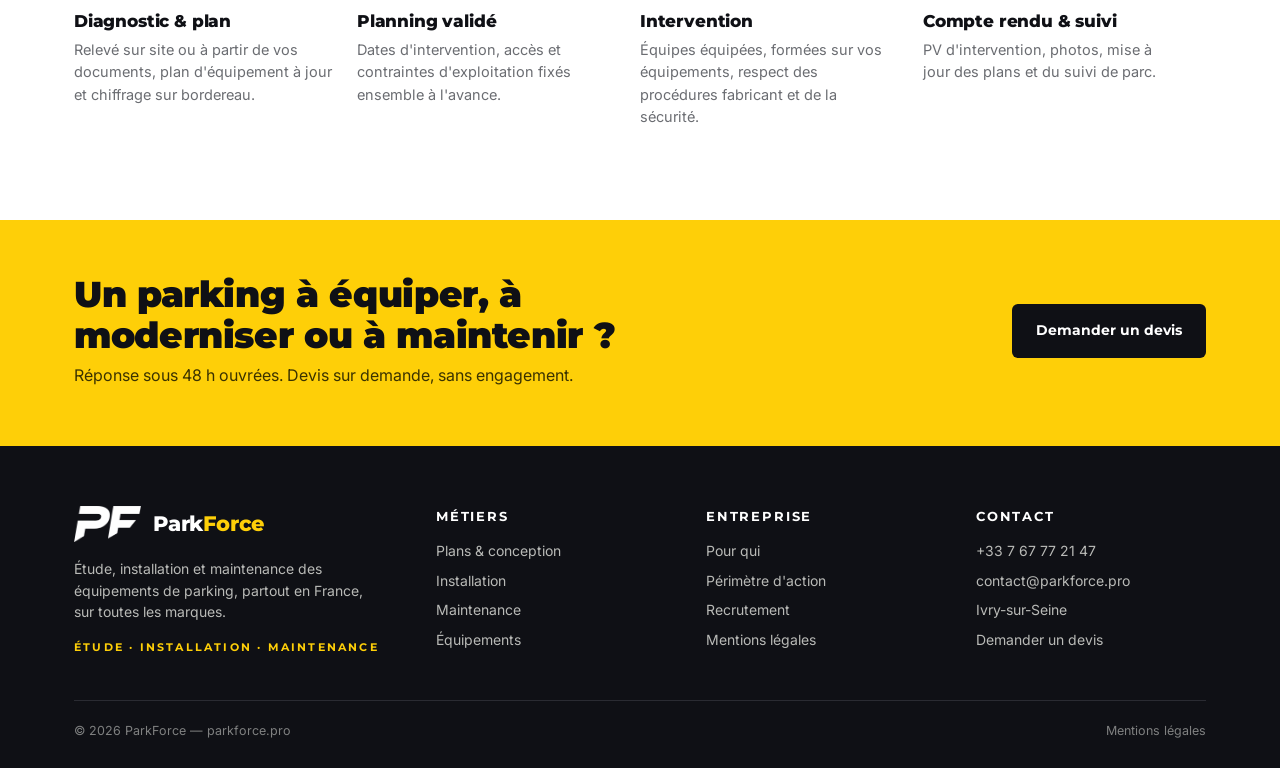
==== commit 070d12a4: "Wording : équipements au lieu de matériels" ====
--- a/index.html
+++ b/index.html
@@ -66,11 +66,11 @@
 <div class="cta cta-top"><div class="wrap"><div><h2>Un parking à équiper, à moderniser ou à maintenir ?</h2><p>Réponse sous 48 h ouvrées. Devis sur demande, sans engagement.</p></div><a class="btn btn-dark" href="contact.html#form">Demander un devis</a></div></div>
 <section id="metiers"><div class="wrap">
   <div class="sec-head"><div class="eyebrow">Nos trois métiers</div><h2>Du plan à l'exploitation, ParkForce est votre interlocuteur unique</h2><p>Trois expertises complémentaires pour concevoir, moderniser et faire fonctionner vos parkings au quotidien.</p></div>
-  <div class="metiers"><article class="metier"><div class="ph"><img src="assets/img/etude.jpg" alt="" loading="lazy"></div><div class="bd"><span class="num">01 — ÉTUDE</span><h3>Plans & conception de parkings</h3><p>Nous dessinons et tenons à jour les plans d'équipement de vos parkings, à la demande.</p><ul><li>Plans de parking à la demande (neuf, rénovation, extension)</li><li>Mise à jour des plans avec les nouveaux équipements</li><li>Études de rétrofit : remplacement et modernisation</li><li>Implantation des flux, signalétique, péage, IRVE</li></ul><a class="more" href="etude.html">En savoir plus →</a></div></article><article class="metier"><div class="ph"><img src="assets/img/installation.jpg" alt="" loading="lazy"></div><div class="bd"><span class="num">02 — INSTALLATION</span><h3>Installation des équipements</h3><p>Des équipes mobiles, entièrement équipées, pour installer et mettre en service vos nouveaux matériels.</p><ul><li>Barrières, bornes de péage et contrôle d'accès</li><li>Caméras, lecture de plaques (LAPI), comptage et guidage</li><li>Bornes de recharge IRVE AC / DC, ombrières, smart grid</li><li>Courants forts et faibles, éclairage, SSI, portes</li></ul><a class="more" href="installation.html">En savoir plus →</a></div></article><article class="metier"><div class="ph"><img src="assets/img/maintenance.jpg" alt="" loading="lazy"></div><div class="bd"><span class="num">03 — MAINTENANCE</span><h3>Maintenance & exploitation</h3><p>Des techniciens formés aux équipements des fabricants, qui opèrent directement dans vos parkings.</p><ul><li>Maintenance préventive sur plannings définis à l'avance</li><li>Dépannage curatif et astreinte</li><li>Équipes dédiées à 100 % pour les fabricants</li><li>Interventions à la demande sur nos qualifications</li></ul><a class="more" href="maintenance.html">Voir les formules →</a></div></article></div>
+  <div class="metiers"><article class="metier"><div class="ph"><img src="assets/img/etude.jpg" alt="" loading="lazy"></div><div class="bd"><span class="num">01 — ÉTUDE</span><h3>Plans & conception de parkings</h3><p>Nous dessinons et tenons à jour les plans d'équipement de vos parkings, à la demande.</p><ul><li>Plans de parking à la demande (neuf, rénovation, extension)</li><li>Mise à jour des plans avec les nouveaux équipements</li><li>Études de rétrofit : remplacement et modernisation</li><li>Implantation des flux, signalétique, péage, IRVE</li></ul><a class="more" href="etude.html">En savoir plus →</a></div></article><article class="metier"><div class="ph"><img src="assets/img/installation.jpg" alt="" loading="lazy"></div><div class="bd"><span class="num">02 — INSTALLATION</span><h3>Installation des équipements</h3><p>Des équipes mobiles, entièrement équipées, pour installer et mettre en service vos nouveaux équipements.</p><ul><li>Barrières, bornes de péage et contrôle d'accès</li><li>Caméras, lecture de plaques (LAPI), comptage et guidage</li><li>Bornes de recharge IRVE AC / DC, ombrières, smart grid</li><li>Courants forts et faibles, éclairage, SSI, portes</li></ul><a class="more" href="installation.html">En savoir plus →</a></div></article><article class="metier"><div class="ph"><img src="assets/img/maintenance.jpg" alt="" loading="lazy"></div><div class="bd"><span class="num">03 — MAINTENANCE</span><h3>Maintenance & exploitation</h3><p>Des techniciens formés aux équipements des fabricants, qui opèrent directement dans vos parkings.</p><ul><li>Maintenance préventive sur plannings définis à l'avance</li><li>Dépannage curatif et astreinte</li><li>Équipes dédiées à 100 % pour les fabricants</li><li>Interventions à la demande sur nos qualifications</li></ul><a class="more" href="maintenance.html">Voir les formules →</a></div></article></div>
 </div></section>
 <section class="dark" id="modes"><div class="wrap">
-  <div class="sec-head"><div class="eyebrow">Maintenance — deux formules</div><h2>Vos équipements, nos techniciens</h2><p style="color:#b9bab7">Nos équipes se forment aux matériels de chaque fabricant et interviennent au cœur des parkings, selon le mode qui vous convient.</p></div>
-  <div class="modes"><div class="mode"><h3><i></i>Équipes dédiées — fabricants</h3><p>Vous êtes constructeur ou distributeur d'équipements : nous mettons à votre disposition des techniciens à 100 %, intégrés à vos agences et à vos process.</p><ul><li>Techniciens formés et certifiés sur vos produits</li><li>Véhicule, outillage, PC et téléphone fournis</li><li>Pilotage et reporting ParkForce, continuité de service</li><li>Renfort ponctuel ou présence permanente par région</li></ul></div><div class="mode"><h3><i></i>Maintenance à la demande — exploitants</h3><p>Vous exploitez ou possédez des parkings : nous assurons la maintenance préventive et curative sur un planning défini à l'avance.</p><ul><li>Visites préventives planifiées (mensuelles, trimestrielles…)</li><li>Dépannage sur tous les matériels sur lesquels nous sommes formés</li><li>Contrat cadre ou intervention ponctuelle, bordereau de prix clair</li><li>Comptes rendus et suivi de parc après chaque visite</li></ul></div></div>
+  <div class="sec-head"><div class="eyebrow">Maintenance — deux formules</div><h2>Vos équipements, nos techniciens</h2><p style="color:#b9bab7">Nos équipes se forment aux équipements de chaque fabricant et interviennent au cœur des parkings, selon le mode qui vous convient.</p></div>
+  <div class="modes"><div class="mode"><h3><i></i>Équipes dédiées — fabricants</h3><p>Vous êtes constructeur ou distributeur d'équipements : nous mettons à votre disposition des techniciens à 100 %, intégrés à vos agences et à vos process.</p><ul><li>Techniciens formés et certifiés sur vos produits</li><li>Véhicule, outillage, PC et téléphone fournis</li><li>Pilotage et reporting ParkForce, continuité de service</li><li>Renfort ponctuel ou présence permanente par région</li></ul></div><div class="mode"><h3><i></i>Maintenance à la demande — exploitants</h3><p>Vous exploitez ou possédez des parkings : nous assurons la maintenance préventive et curative sur un planning défini à l'avance.</p><ul><li>Visites préventives planifiées (mensuelles, trimestrielles…)</li><li>Dépannage sur tous les équipements sur lesquels nous sommes formés</li><li>Contrat cadre ou intervention ponctuelle, bordereau de prix clair</li><li>Comptes rendus et suivi de parc après chaque visite</li></ul></div></div>
 </div></section>
 <section id="equipements"><div class="wrap">
   <div class="sec-head"><div class="eyebrow">Multitechnique</div><h2>Tous les équipements d'un parking moderne</h2><p>Une seule équipe pour l'ensemble des lots techniques, ce qui simplifie la coordination et la responsabilité.</p></div>
@@ -128,7 +128,7 @@
 </div></section>
 <section><div class="wrap">
   <div class="sec-head"><div class="eyebrow">Comment ça marche</div><h2>Simple, cadré, planifié</h2></div>
-  <div class="steps"><div class="step"><h4>Diagnostic & plan</h4><p>Relevé sur site ou à partir de vos documents, plan d'équipement à jour et chiffrage sur bordereau.</p></div><div class="step"><h4>Planning validé</h4><p>Dates d'intervention, accès et contraintes d'exploitation fixés ensemble à l'avance.</p></div><div class="step"><h4>Intervention</h4><p>Équipes équipées, formées sur votre matériel, respect des procédures fabricant et de la sécurité.</p></div><div class="step"><h4>Compte rendu & suivi</h4><p>PV d'intervention, photos, mise à jour des plans et du suivi de parc.</p></div></div>
+  <div class="steps"><div class="step"><h4>Diagnostic & plan</h4><p>Relevé sur site ou à partir de vos documents, plan d'équipement à jour et chiffrage sur bordereau.</p></div><div class="step"><h4>Planning validé</h4><p>Dates d'intervention, accès et contraintes d'exploitation fixés ensemble à l'avance.</p></div><div class="step"><h4>Intervention</h4><p>Équipes équipées, formées sur vos équipements, respect des procédures fabricant et de la sécurité.</p></div><div class="step"><h4>Compte rendu & suivi</h4><p>PV d'intervention, photos, mise à jour des plans et du suivi de parc.</p></div></div>
 </div></section>
 <div class="cta"><div class="wrap"><div><h2>Un parking à équiper, à moderniser ou à maintenir ?</h2><p>Réponse sous 48 h ouvrées. Devis sur demande, sans engagement.</p></div><a class="btn btn-dark" href="contact.html#form">Demander un devis</a></div></div>
 
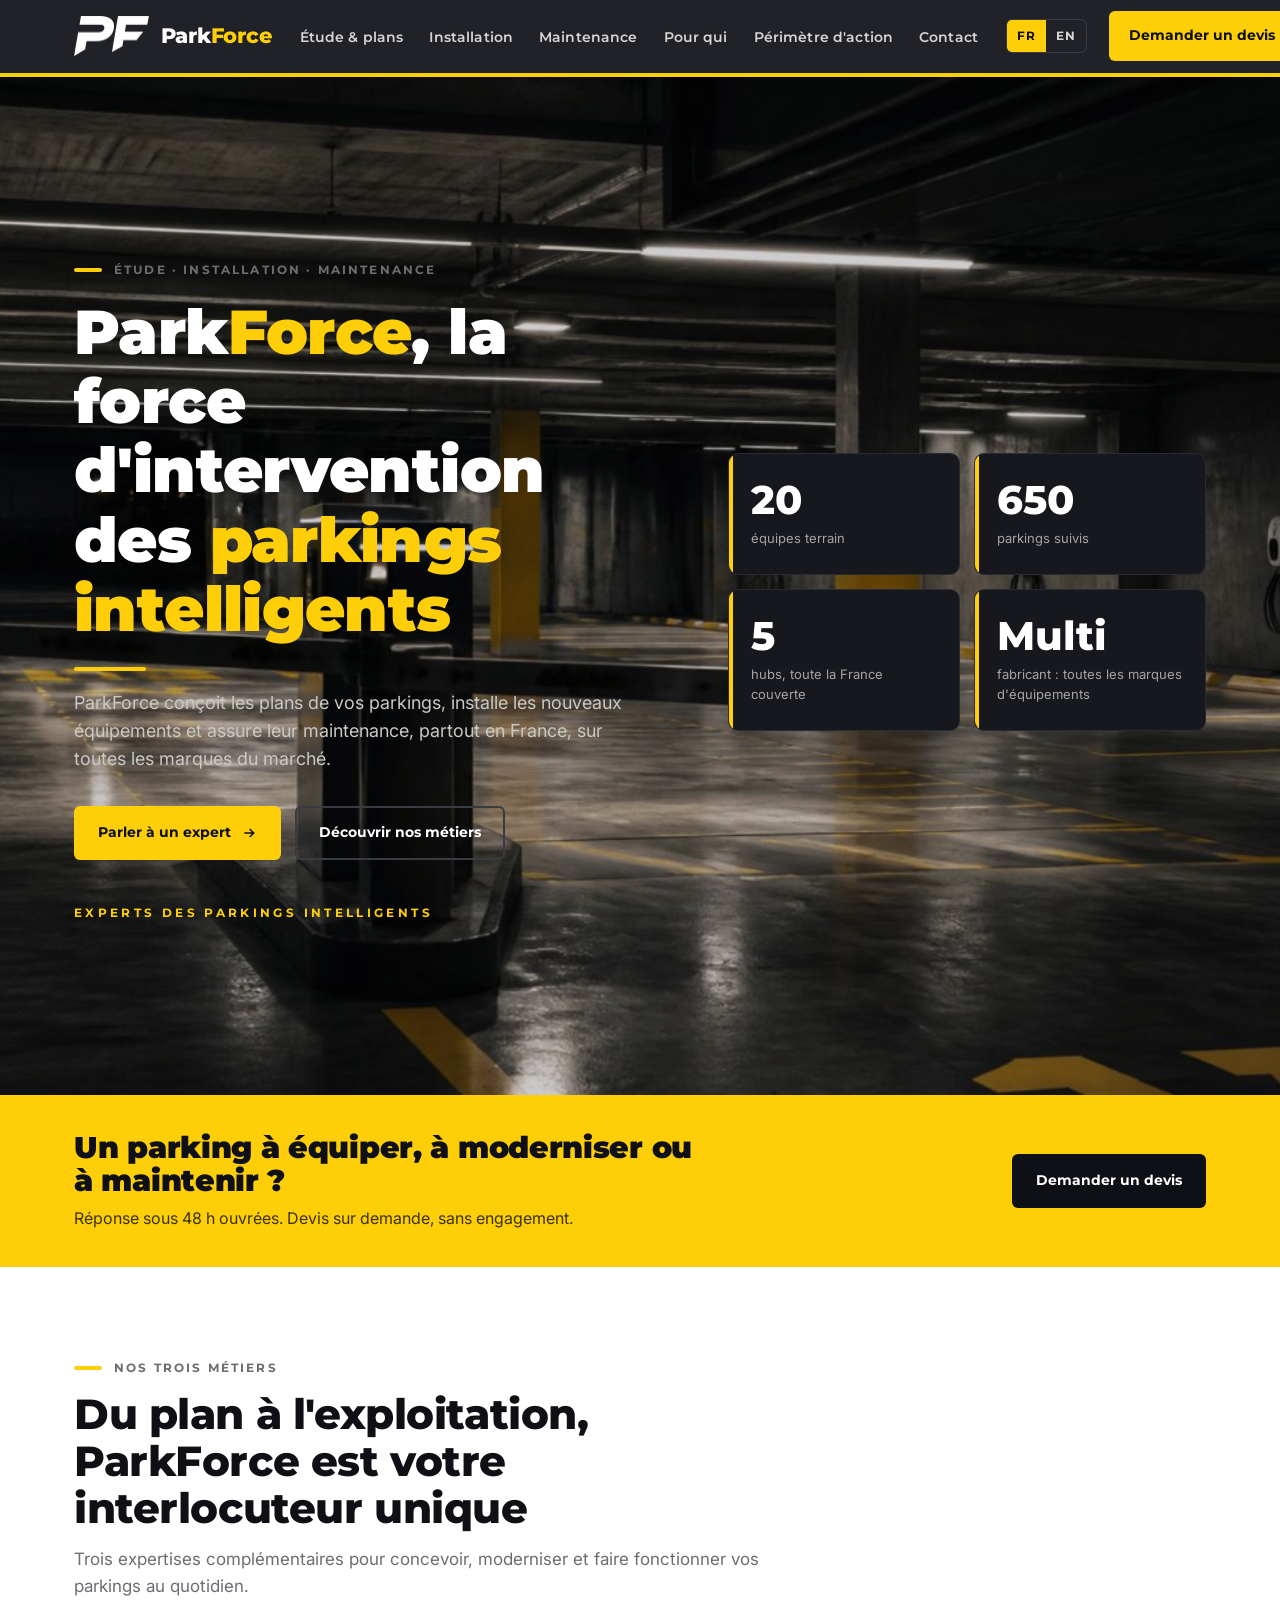
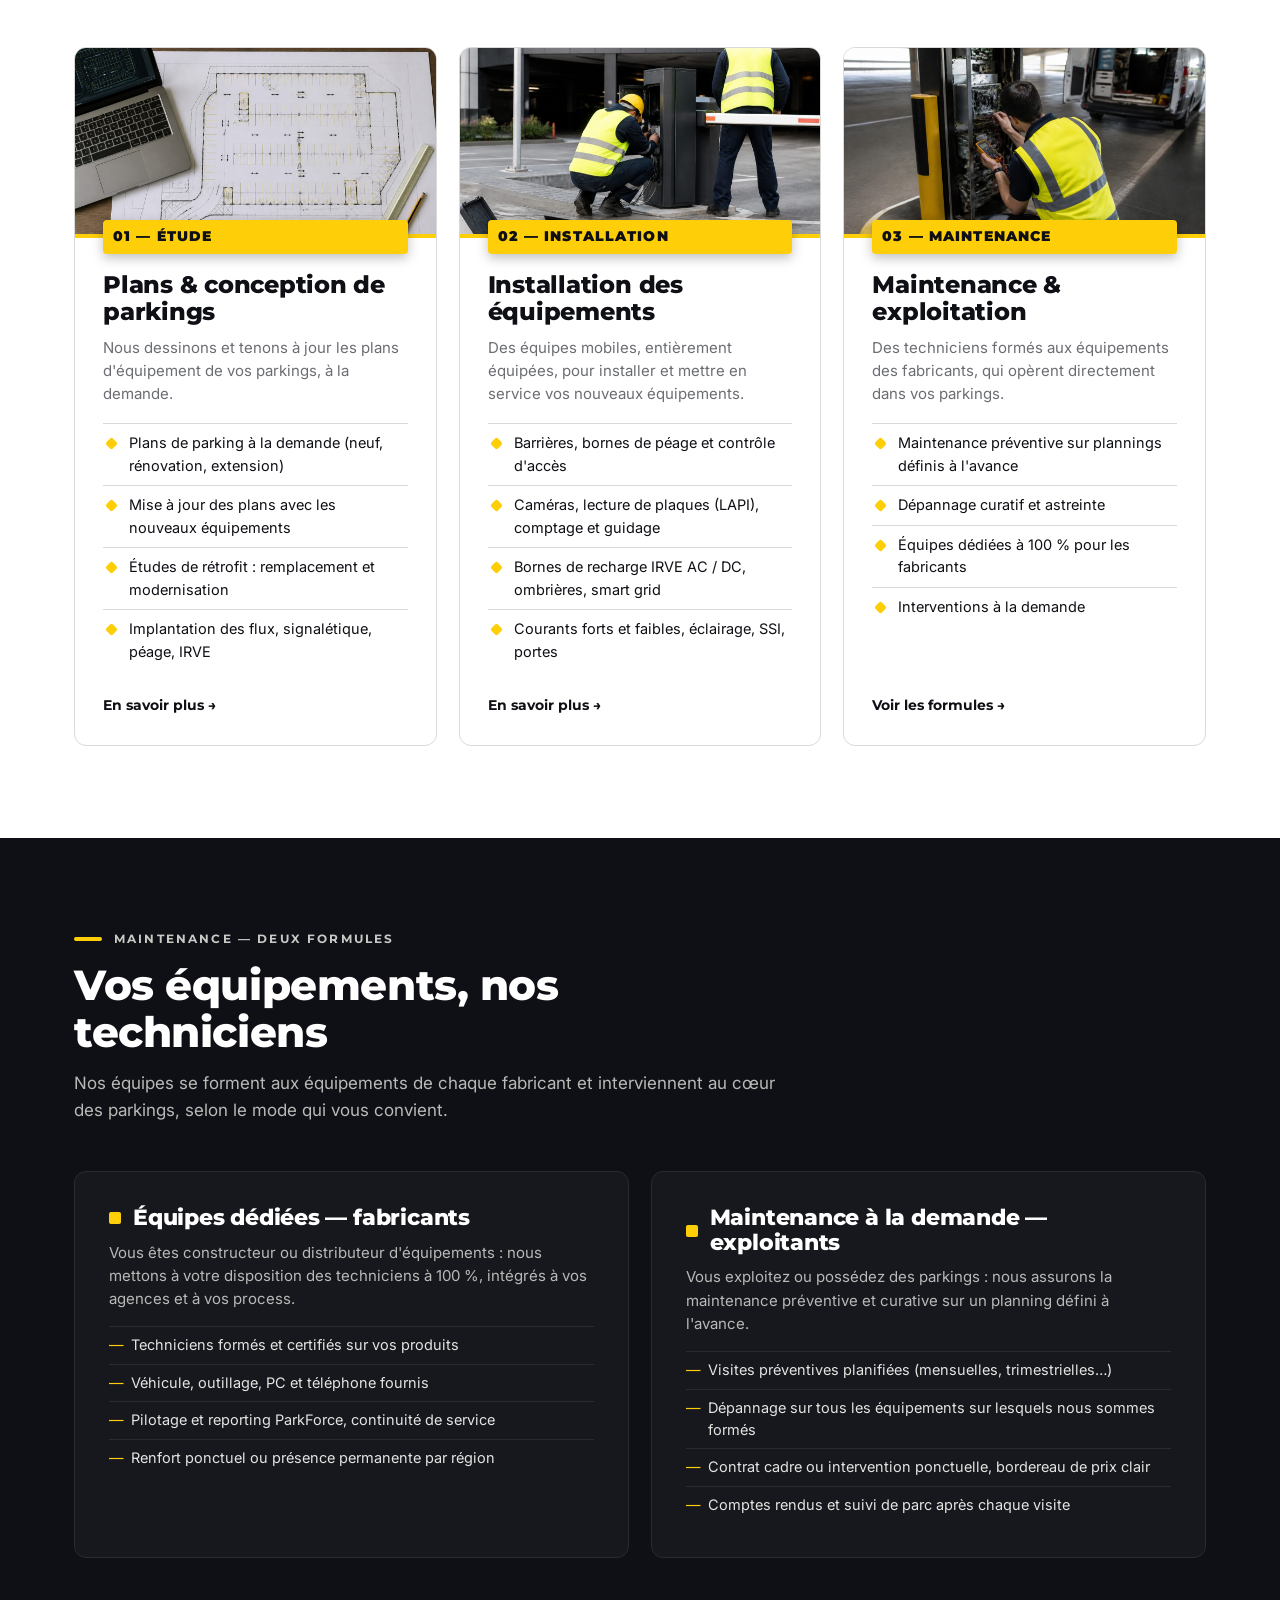
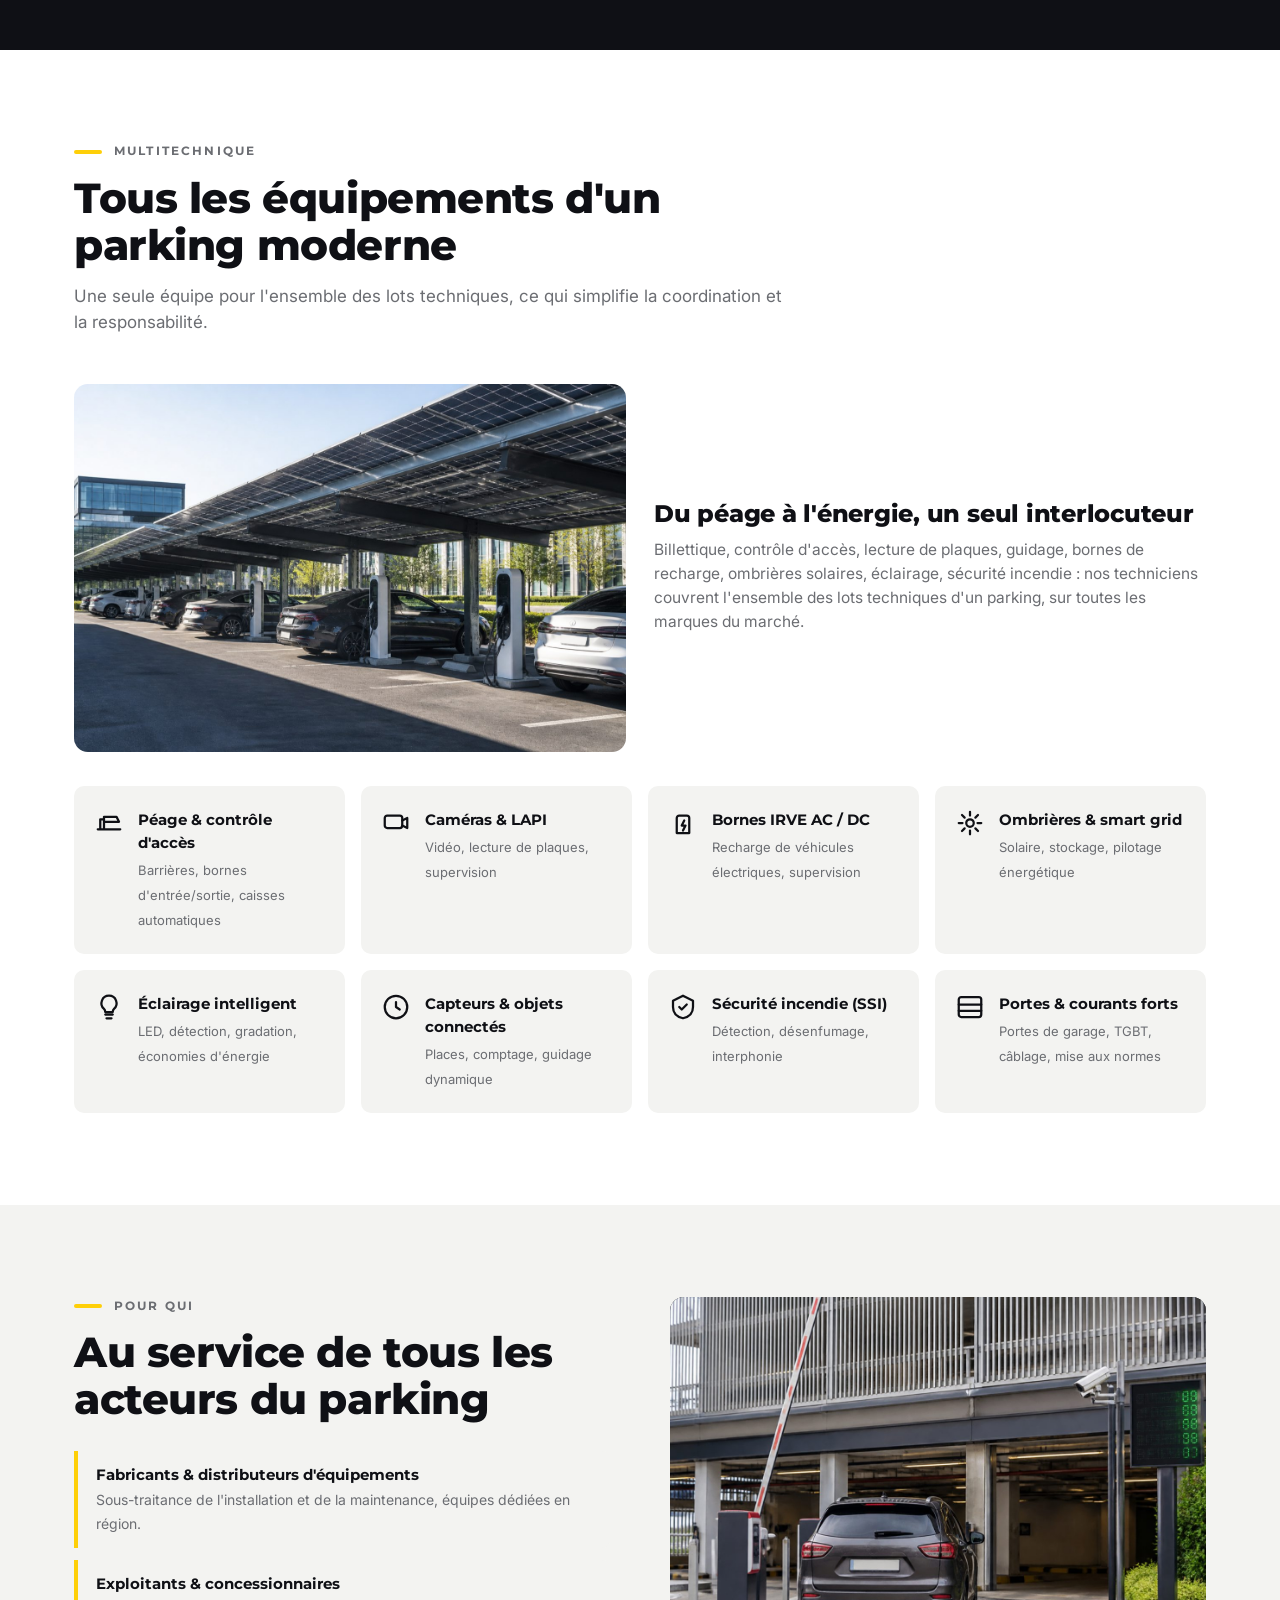
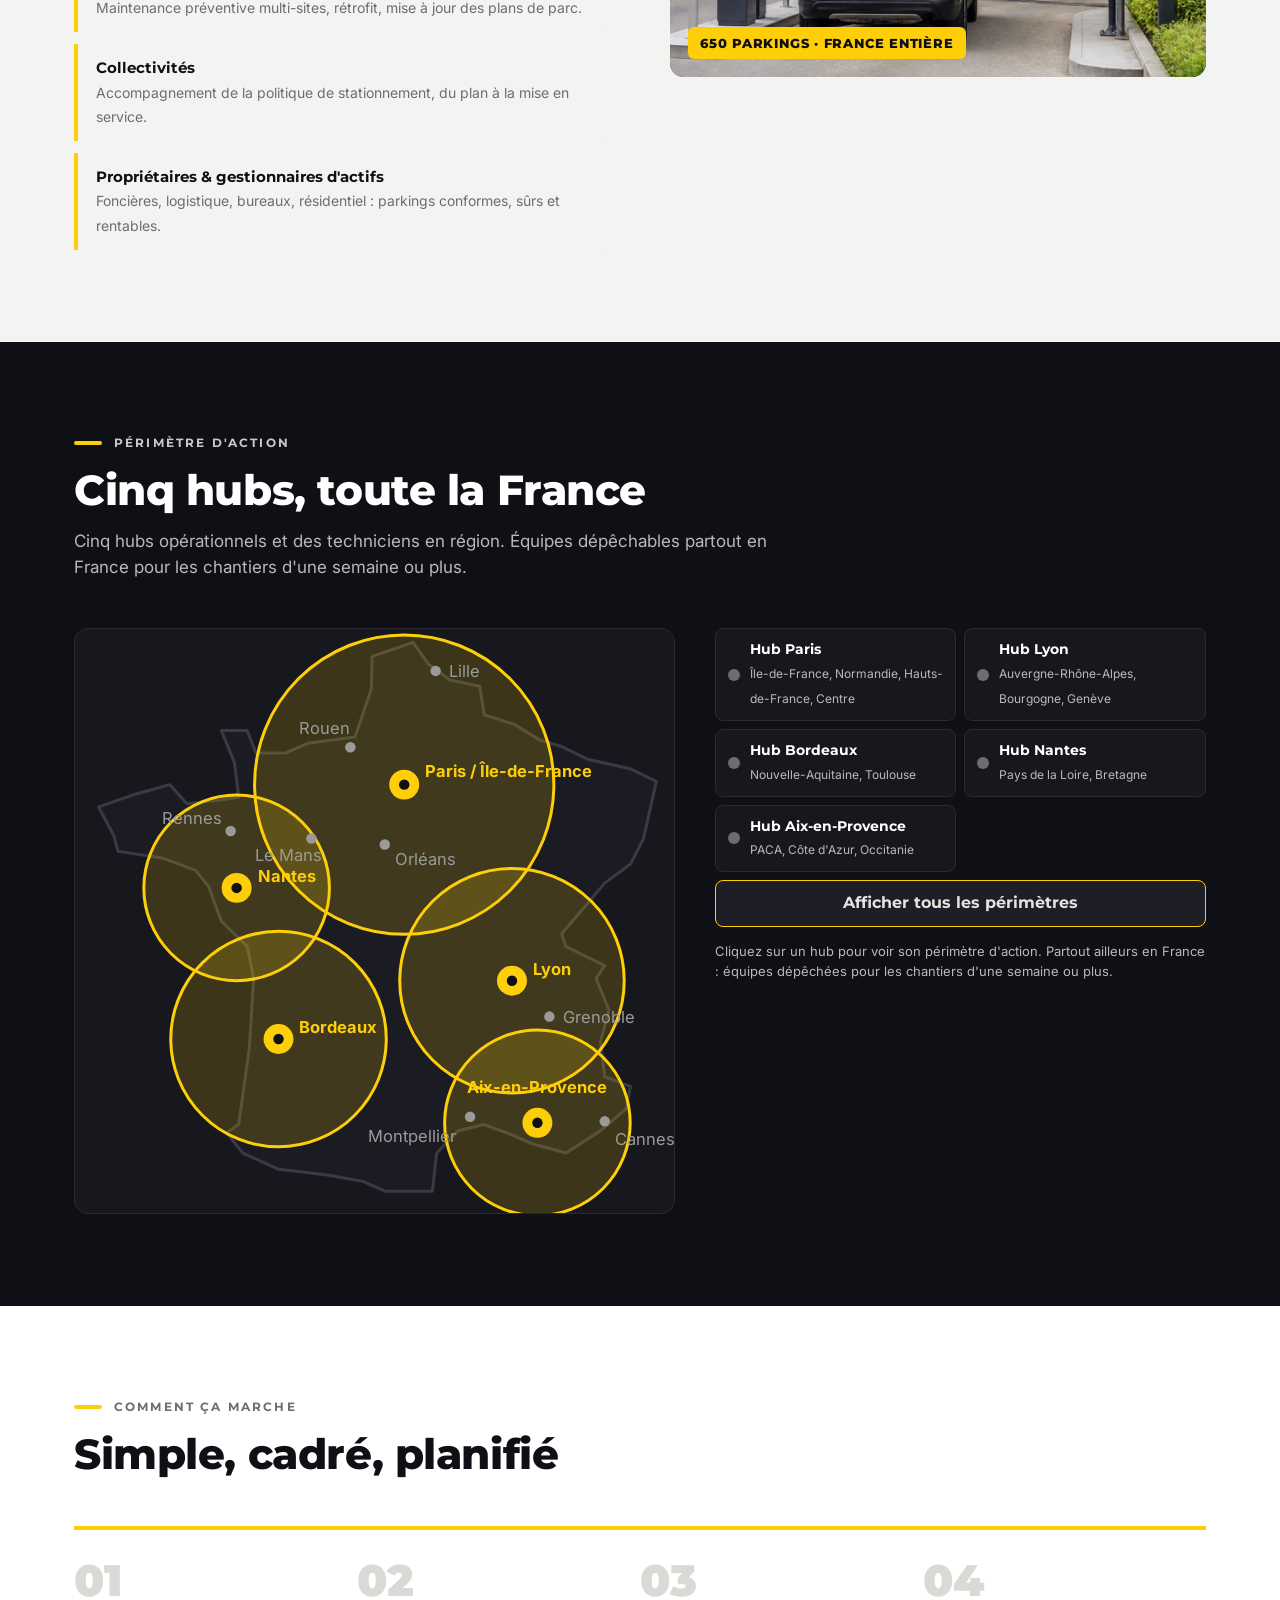
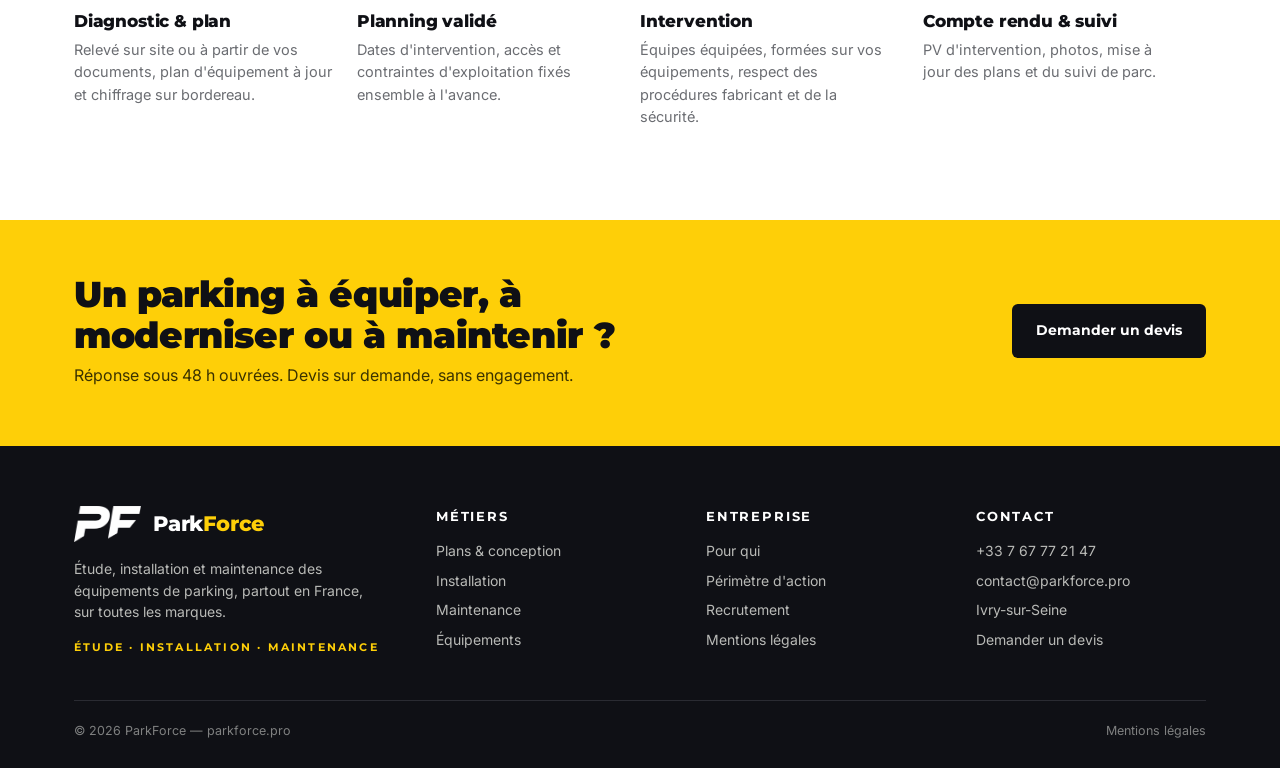
==== commit 08f30d01: "Wording : interventions à la demande" ====
--- a/index.html
+++ b/index.html
@@ -66,7 +66,7 @@
 <div class="cta cta-top"><div class="wrap"><div><h2>Un parking à équiper, à moderniser ou à maintenir ?</h2><p>Réponse sous 48 h ouvrées. Devis sur demande, sans engagement.</p></div><a class="btn btn-dark" href="contact.html#form">Demander un devis</a></div></div>
 <section id="metiers"><div class="wrap">
   <div class="sec-head"><div class="eyebrow">Nos trois métiers</div><h2>Du plan à l'exploitation, ParkForce est votre interlocuteur unique</h2><p>Trois expertises complémentaires pour concevoir, moderniser et faire fonctionner vos parkings au quotidien.</p></div>
-  <div class="metiers"><article class="metier"><div class="ph"><img src="assets/img/etude.jpg" alt="" loading="lazy"></div><div class="bd"><span class="num">01 — ÉTUDE</span><h3>Plans & conception de parkings</h3><p>Nous dessinons et tenons à jour les plans d'équipement de vos parkings, à la demande.</p><ul><li>Plans de parking à la demande (neuf, rénovation, extension)</li><li>Mise à jour des plans avec les nouveaux équipements</li><li>Études de rétrofit : remplacement et modernisation</li><li>Implantation des flux, signalétique, péage, IRVE</li></ul><a class="more" href="etude.html">En savoir plus →</a></div></article><article class="metier"><div class="ph"><img src="assets/img/installation.jpg" alt="" loading="lazy"></div><div class="bd"><span class="num">02 — INSTALLATION</span><h3>Installation des équipements</h3><p>Des équipes mobiles, entièrement équipées, pour installer et mettre en service vos nouveaux équipements.</p><ul><li>Barrières, bornes de péage et contrôle d'accès</li><li>Caméras, lecture de plaques (LAPI), comptage et guidage</li><li>Bornes de recharge IRVE AC / DC, ombrières, smart grid</li><li>Courants forts et faibles, éclairage, SSI, portes</li></ul><a class="more" href="installation.html">En savoir plus →</a></div></article><article class="metier"><div class="ph"><img src="assets/img/maintenance.jpg" alt="" loading="lazy"></div><div class="bd"><span class="num">03 — MAINTENANCE</span><h3>Maintenance & exploitation</h3><p>Des techniciens formés aux équipements des fabricants, qui opèrent directement dans vos parkings.</p><ul><li>Maintenance préventive sur plannings définis à l'avance</li><li>Dépannage curatif et astreinte</li><li>Équipes dédiées à 100 % pour les fabricants</li><li>Interventions à la demande sur nos qualifications</li></ul><a class="more" href="maintenance.html">Voir les formules →</a></div></article></div>
+  <div class="metiers"><article class="metier"><div class="ph"><img src="assets/img/etude.jpg" alt="" loading="lazy"></div><div class="bd"><span class="num">01 — ÉTUDE</span><h3>Plans & conception de parkings</h3><p>Nous dessinons et tenons à jour les plans d'équipement de vos parkings, à la demande.</p><ul><li>Plans de parking à la demande (neuf, rénovation, extension)</li><li>Mise à jour des plans avec les nouveaux équipements</li><li>Études de rétrofit : remplacement et modernisation</li><li>Implantation des flux, signalétique, péage, IRVE</li></ul><a class="more" href="etude.html">En savoir plus →</a></div></article><article class="metier"><div class="ph"><img src="assets/img/installation.jpg" alt="" loading="lazy"></div><div class="bd"><span class="num">02 — INSTALLATION</span><h3>Installation des équipements</h3><p>Des équipes mobiles, entièrement équipées, pour installer et mettre en service vos nouveaux équipements.</p><ul><li>Barrières, bornes de péage et contrôle d'accès</li><li>Caméras, lecture de plaques (LAPI), comptage et guidage</li><li>Bornes de recharge IRVE AC / DC, ombrières, smart grid</li><li>Courants forts et faibles, éclairage, SSI, portes</li></ul><a class="more" href="installation.html">En savoir plus →</a></div></article><article class="metier"><div class="ph"><img src="assets/img/maintenance.jpg" alt="" loading="lazy"></div><div class="bd"><span class="num">03 — MAINTENANCE</span><h3>Maintenance & exploitation</h3><p>Des techniciens formés aux équipements des fabricants, qui opèrent directement dans vos parkings.</p><ul><li>Maintenance préventive sur plannings définis à l'avance</li><li>Dépannage curatif et astreinte</li><li>Équipes dédiées à 100 % pour les fabricants</li><li>Interventions à la demande</li></ul><a class="more" href="maintenance.html">Voir les formules →</a></div></article></div>
 </div></section>
 <section class="dark" id="modes"><div class="wrap">
   <div class="sec-head"><div class="eyebrow">Maintenance — deux formules</div><h2>Vos équipements, nos techniciens</h2><p style="color:#b9bab7">Nos équipes se forment aux équipements de chaque fabricant et interviennent au cœur des parkings, selon le mode qui vous convient.</p></div>
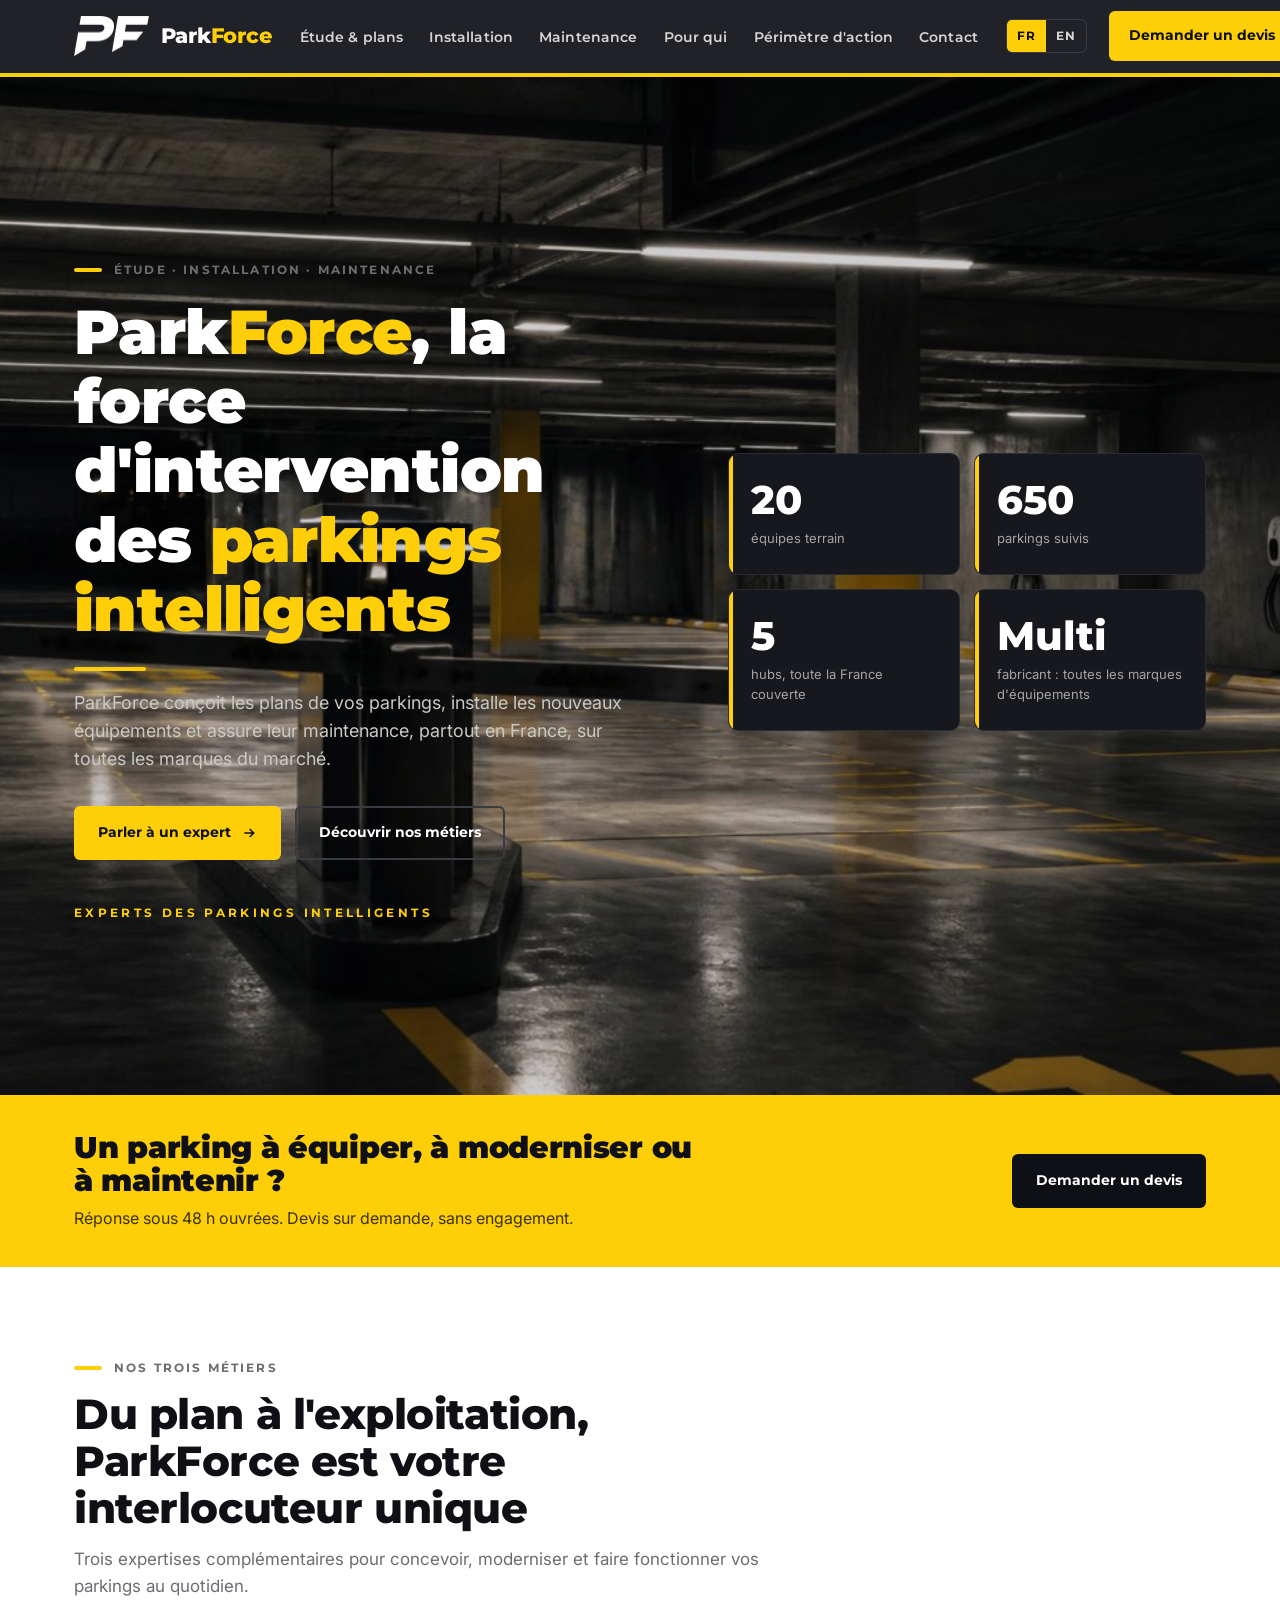
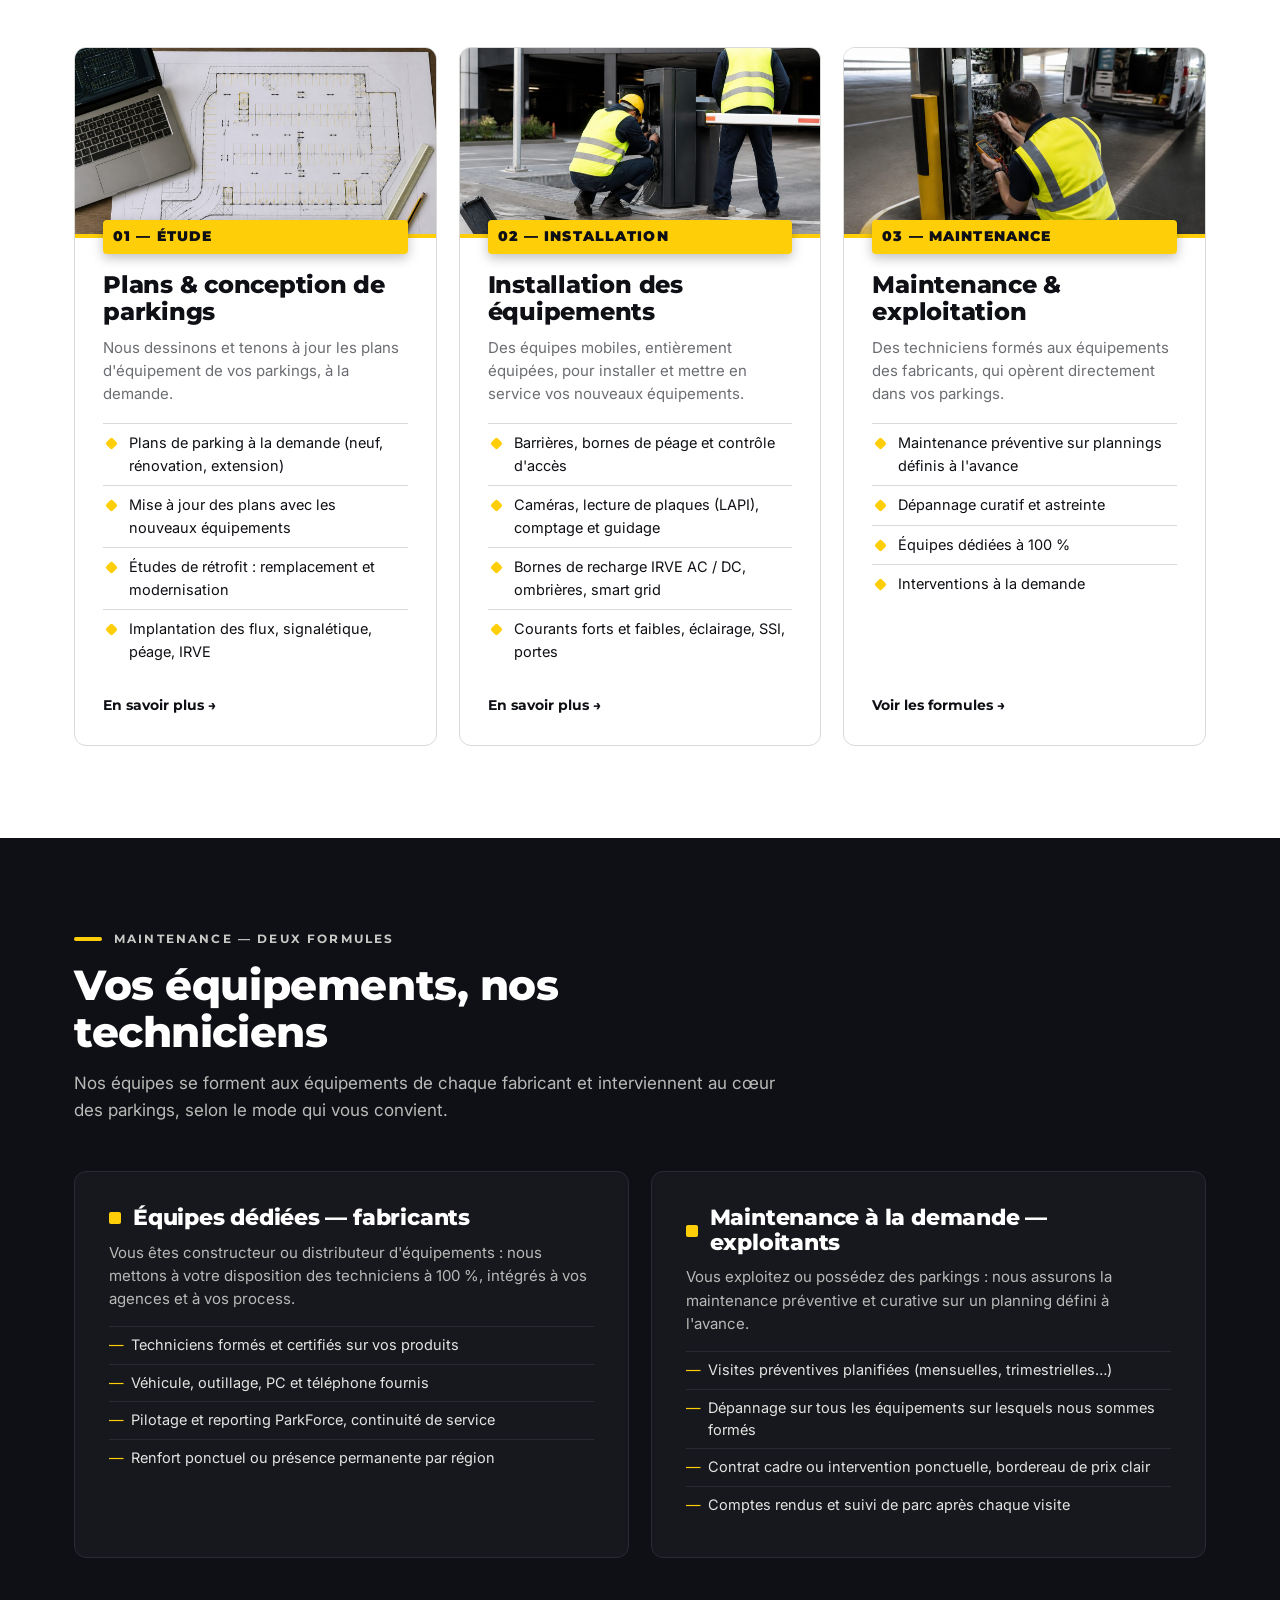
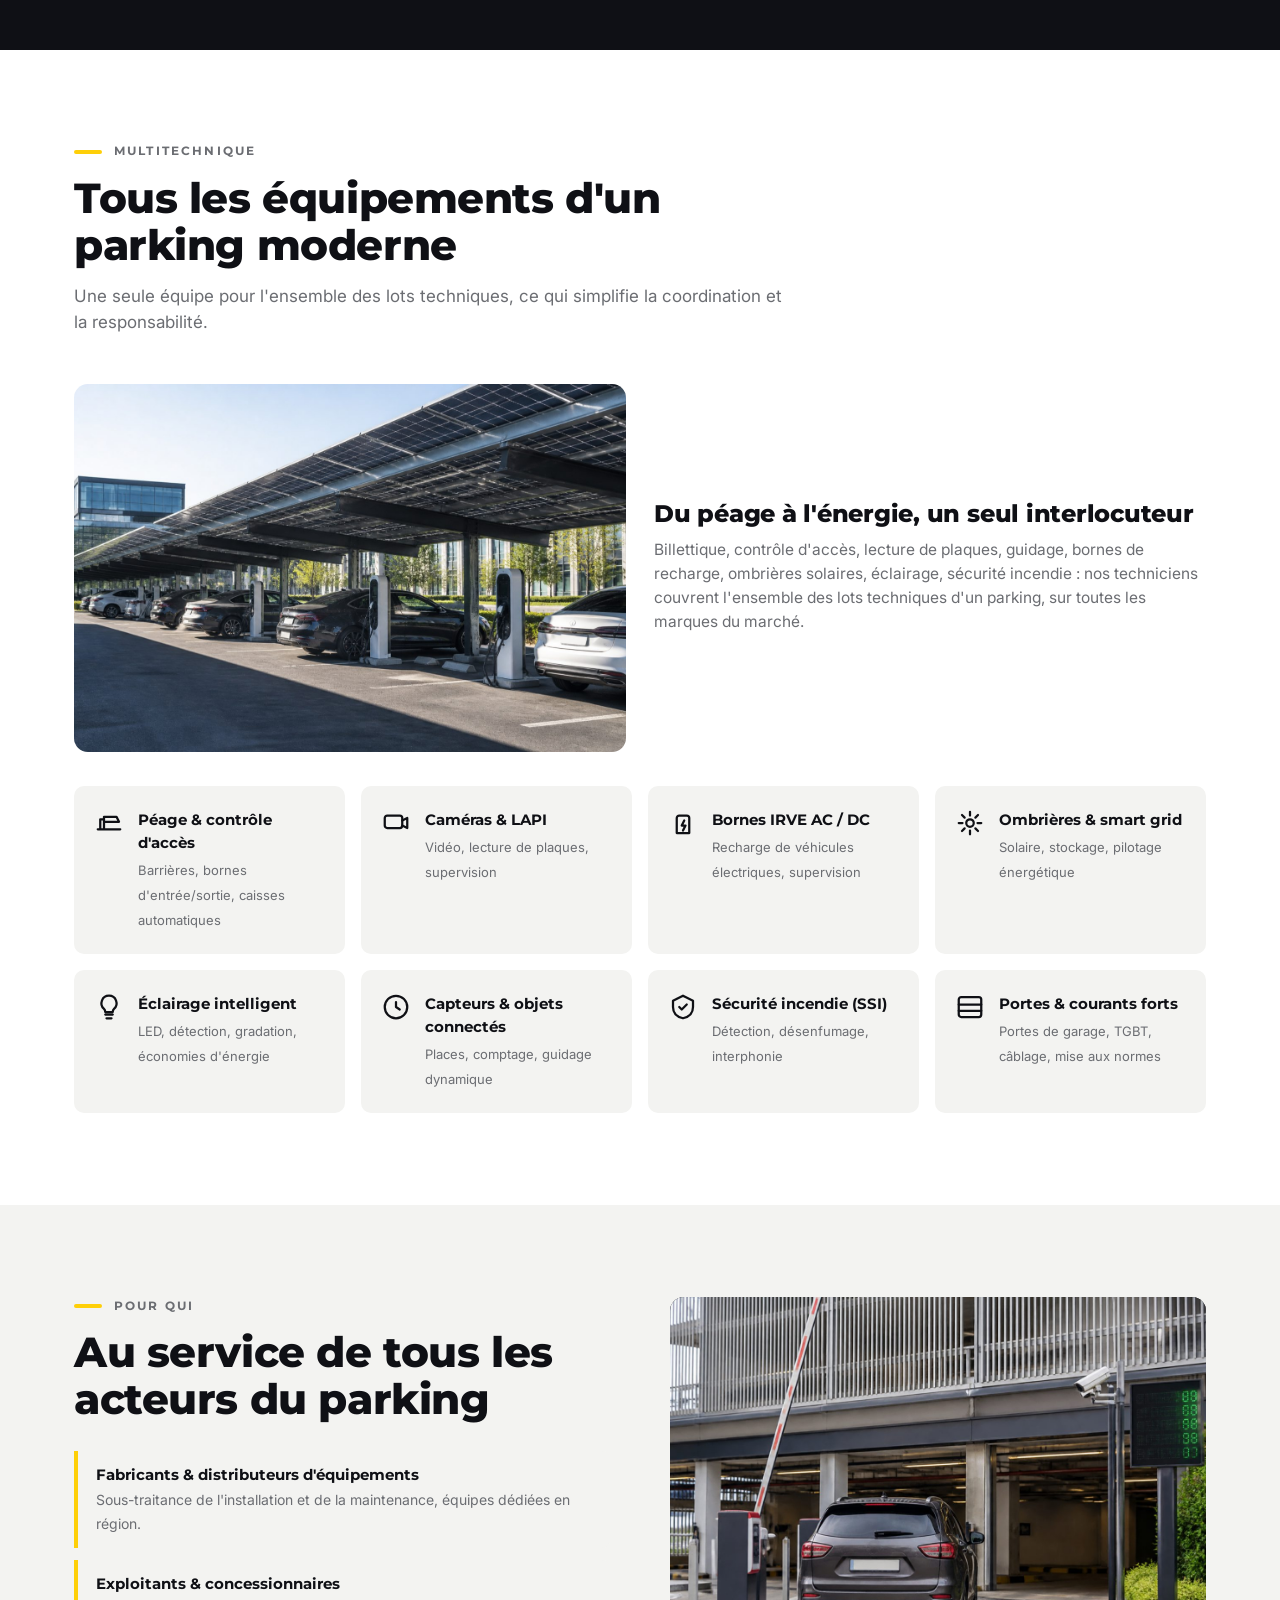
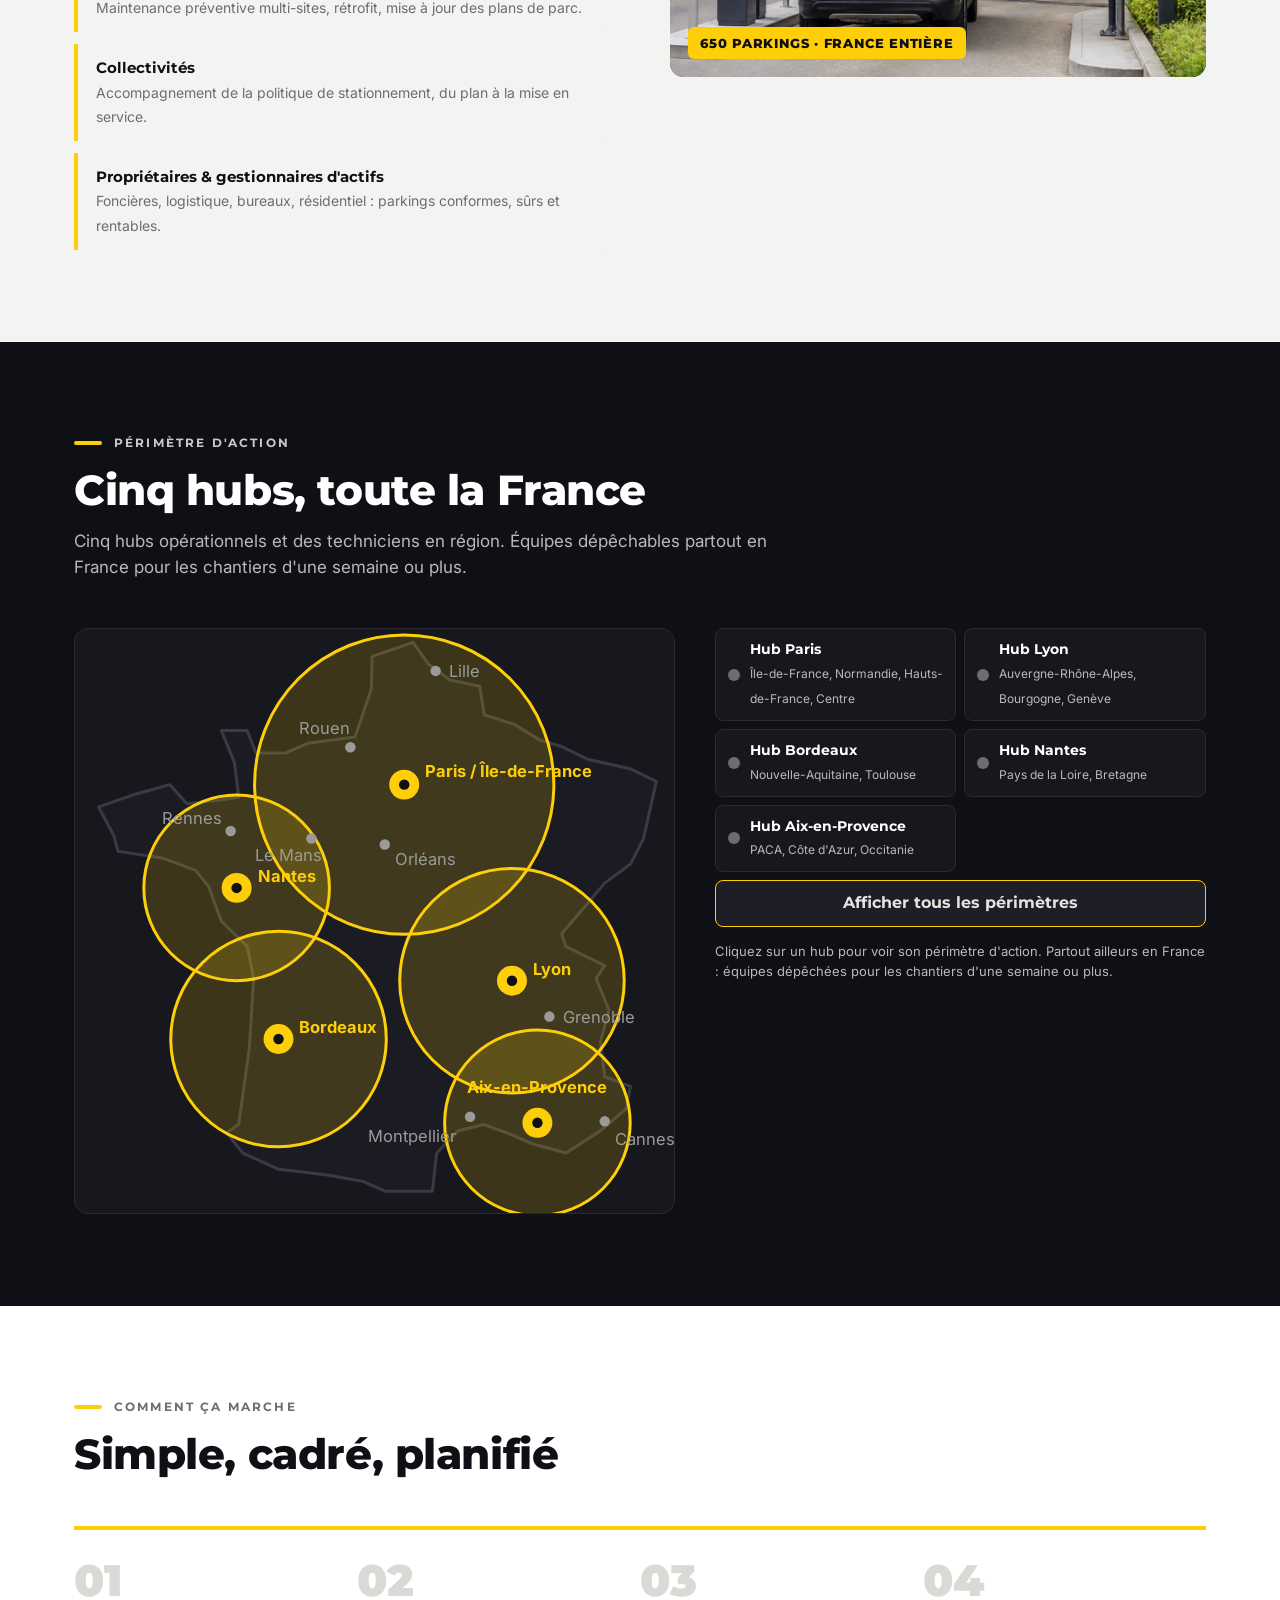
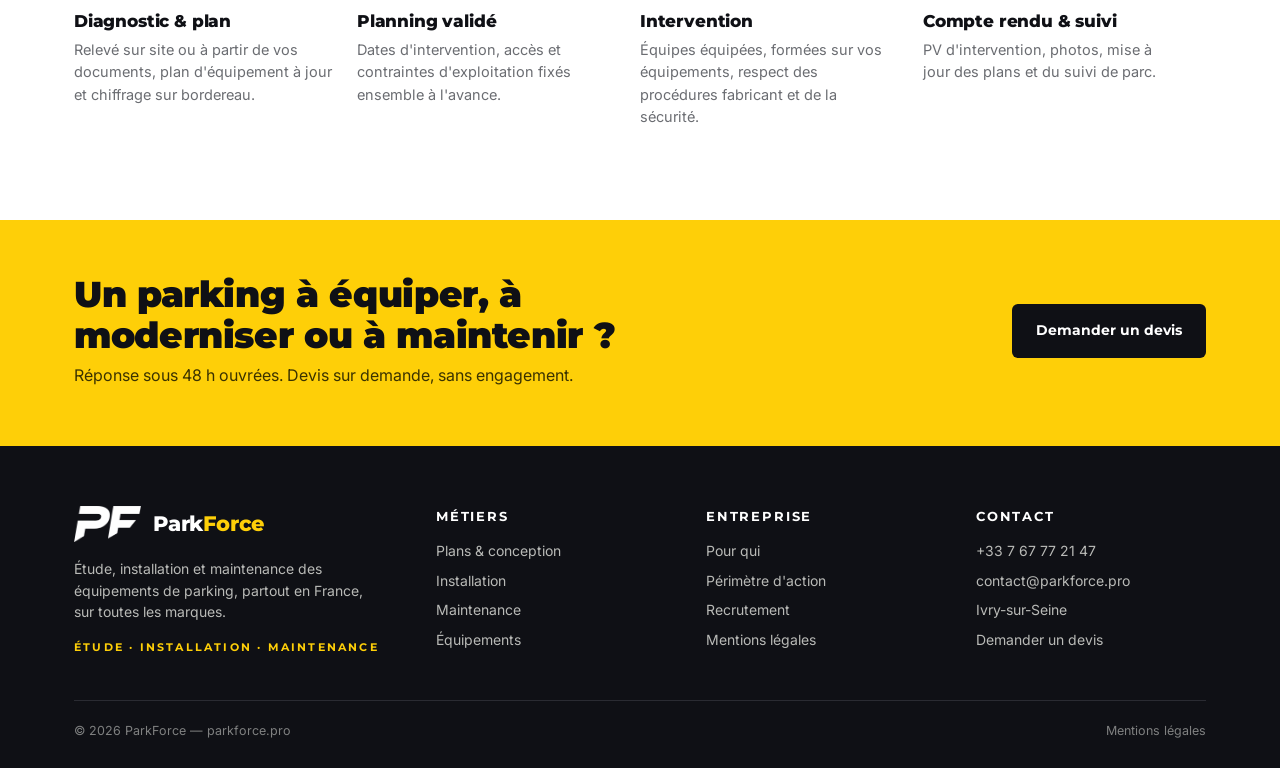
==== commit 228a3a1f: "Wording : équipes dédiées à 100 %" ====
--- a/index.html
+++ b/index.html
@@ -66,7 +66,7 @@
 <div class="cta cta-top"><div class="wrap"><div><h2>Un parking à équiper, à moderniser ou à maintenir ?</h2><p>Réponse sous 48 h ouvrées. Devis sur demande, sans engagement.</p></div><a class="btn btn-dark" href="contact.html#form">Demander un devis</a></div></div>
 <section id="metiers"><div class="wrap">
   <div class="sec-head"><div class="eyebrow">Nos trois métiers</div><h2>Du plan à l'exploitation, ParkForce est votre interlocuteur unique</h2><p>Trois expertises complémentaires pour concevoir, moderniser et faire fonctionner vos parkings au quotidien.</p></div>
-  <div class="metiers"><article class="metier"><div class="ph"><img src="assets/img/etude.jpg" alt="" loading="lazy"></div><div class="bd"><span class="num">01 — ÉTUDE</span><h3>Plans & conception de parkings</h3><p>Nous dessinons et tenons à jour les plans d'équipement de vos parkings, à la demande.</p><ul><li>Plans de parking à la demande (neuf, rénovation, extension)</li><li>Mise à jour des plans avec les nouveaux équipements</li><li>Études de rétrofit : remplacement et modernisation</li><li>Implantation des flux, signalétique, péage, IRVE</li></ul><a class="more" href="etude.html">En savoir plus →</a></div></article><article class="metier"><div class="ph"><img src="assets/img/installation.jpg" alt="" loading="lazy"></div><div class="bd"><span class="num">02 — INSTALLATION</span><h3>Installation des équipements</h3><p>Des équipes mobiles, entièrement équipées, pour installer et mettre en service vos nouveaux équipements.</p><ul><li>Barrières, bornes de péage et contrôle d'accès</li><li>Caméras, lecture de plaques (LAPI), comptage et guidage</li><li>Bornes de recharge IRVE AC / DC, ombrières, smart grid</li><li>Courants forts et faibles, éclairage, SSI, portes</li></ul><a class="more" href="installation.html">En savoir plus →</a></div></article><article class="metier"><div class="ph"><img src="assets/img/maintenance.jpg" alt="" loading="lazy"></div><div class="bd"><span class="num">03 — MAINTENANCE</span><h3>Maintenance & exploitation</h3><p>Des techniciens formés aux équipements des fabricants, qui opèrent directement dans vos parkings.</p><ul><li>Maintenance préventive sur plannings définis à l'avance</li><li>Dépannage curatif et astreinte</li><li>Équipes dédiées à 100 % pour les fabricants</li><li>Interventions à la demande</li></ul><a class="more" href="maintenance.html">Voir les formules →</a></div></article></div>
+  <div class="metiers"><article class="metier"><div class="ph"><img src="assets/img/etude.jpg" alt="" loading="lazy"></div><div class="bd"><span class="num">01 — ÉTUDE</span><h3>Plans & conception de parkings</h3><p>Nous dessinons et tenons à jour les plans d'équipement de vos parkings, à la demande.</p><ul><li>Plans de parking à la demande (neuf, rénovation, extension)</li><li>Mise à jour des plans avec les nouveaux équipements</li><li>Études de rétrofit : remplacement et modernisation</li><li>Implantation des flux, signalétique, péage, IRVE</li></ul><a class="more" href="etude.html">En savoir plus →</a></div></article><article class="metier"><div class="ph"><img src="assets/img/installation.jpg" alt="" loading="lazy"></div><div class="bd"><span class="num">02 — INSTALLATION</span><h3>Installation des équipements</h3><p>Des équipes mobiles, entièrement équipées, pour installer et mettre en service vos nouveaux équipements.</p><ul><li>Barrières, bornes de péage et contrôle d'accès</li><li>Caméras, lecture de plaques (LAPI), comptage et guidage</li><li>Bornes de recharge IRVE AC / DC, ombrières, smart grid</li><li>Courants forts et faibles, éclairage, SSI, portes</li></ul><a class="more" href="installation.html">En savoir plus →</a></div></article><article class="metier"><div class="ph"><img src="assets/img/maintenance.jpg" alt="" loading="lazy"></div><div class="bd"><span class="num">03 — MAINTENANCE</span><h3>Maintenance & exploitation</h3><p>Des techniciens formés aux équipements des fabricants, qui opèrent directement dans vos parkings.</p><ul><li>Maintenance préventive sur plannings définis à l'avance</li><li>Dépannage curatif et astreinte</li><li>Équipes dédiées à 100 %</li><li>Interventions à la demande</li></ul><a class="more" href="maintenance.html">Voir les formules →</a></div></article></div>
 </div></section>
 <section class="dark" id="modes"><div class="wrap">
   <div class="sec-head"><div class="eyebrow">Maintenance — deux formules</div><h2>Vos équipements, nos techniciens</h2><p style="color:#b9bab7">Nos équipes se forment aux équipements de chaque fabricant et interviennent au cœur des parkings, selon le mode qui vous convient.</p></div>
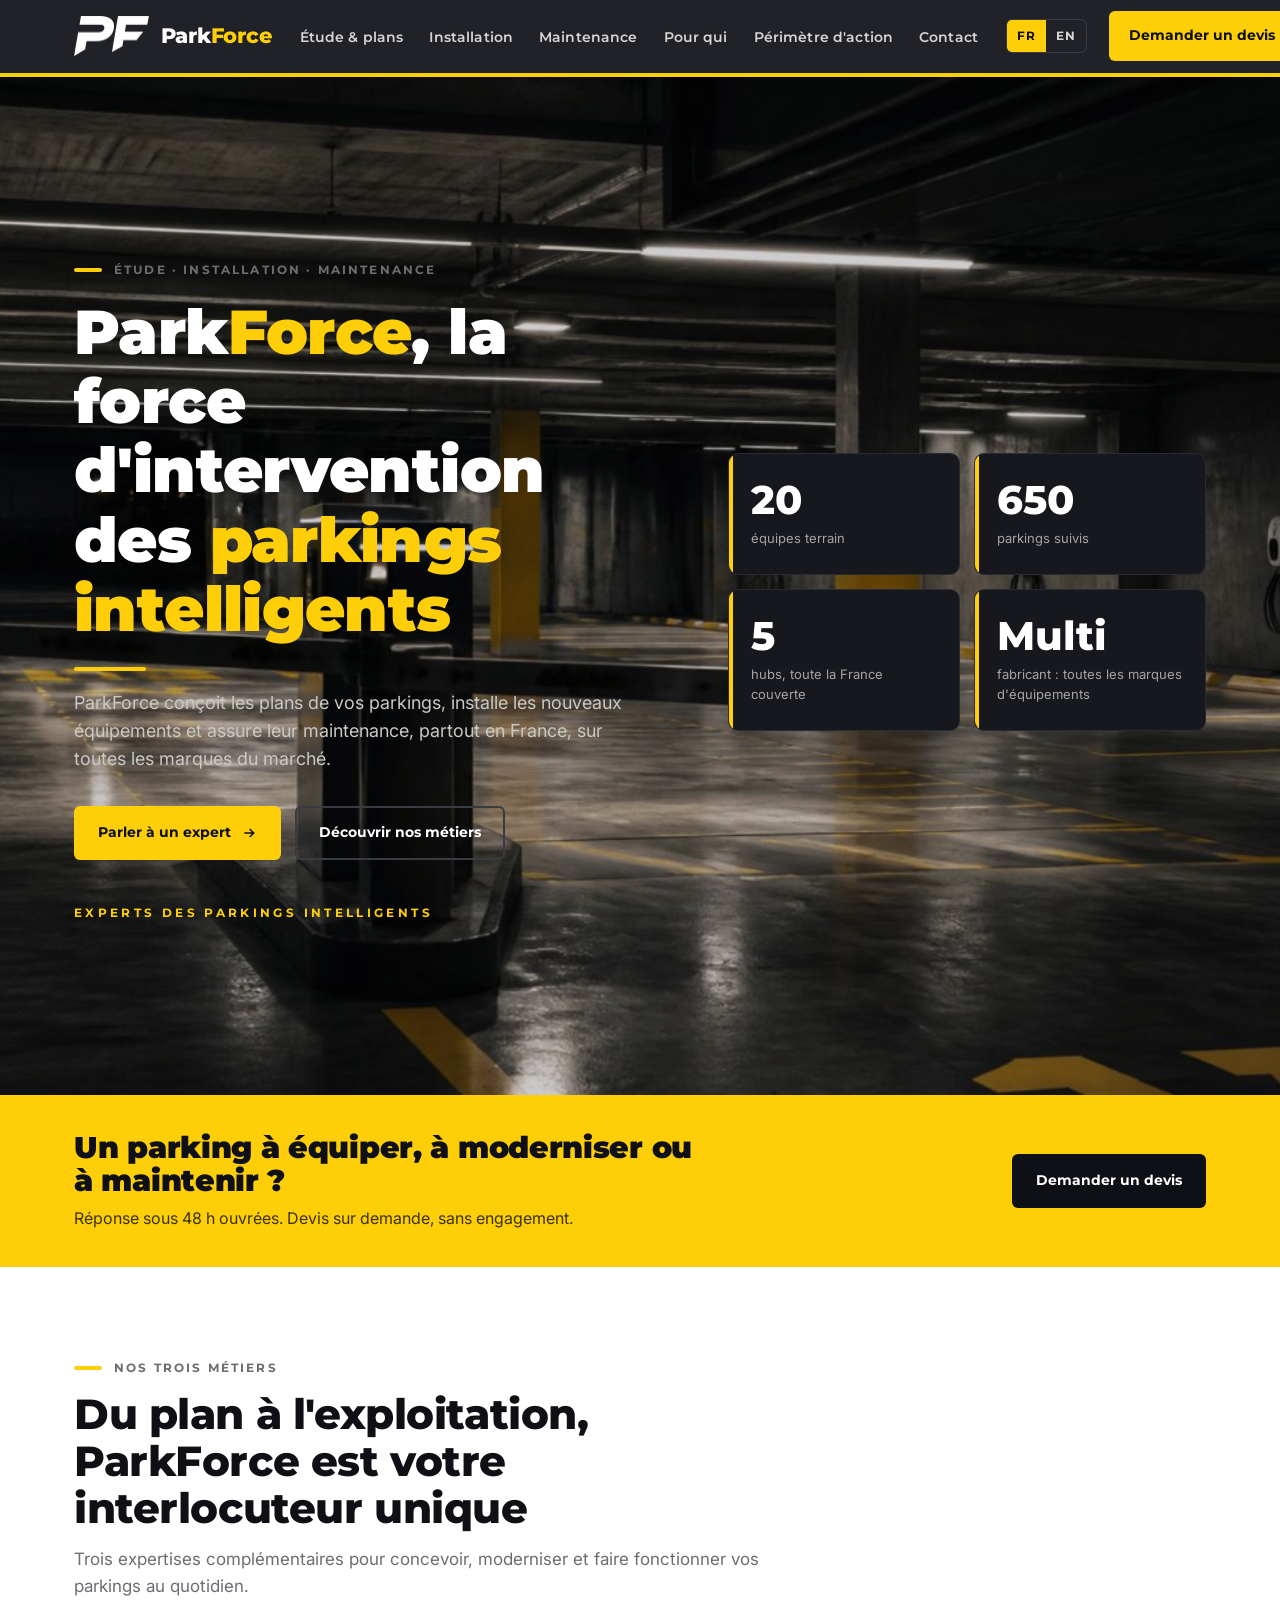
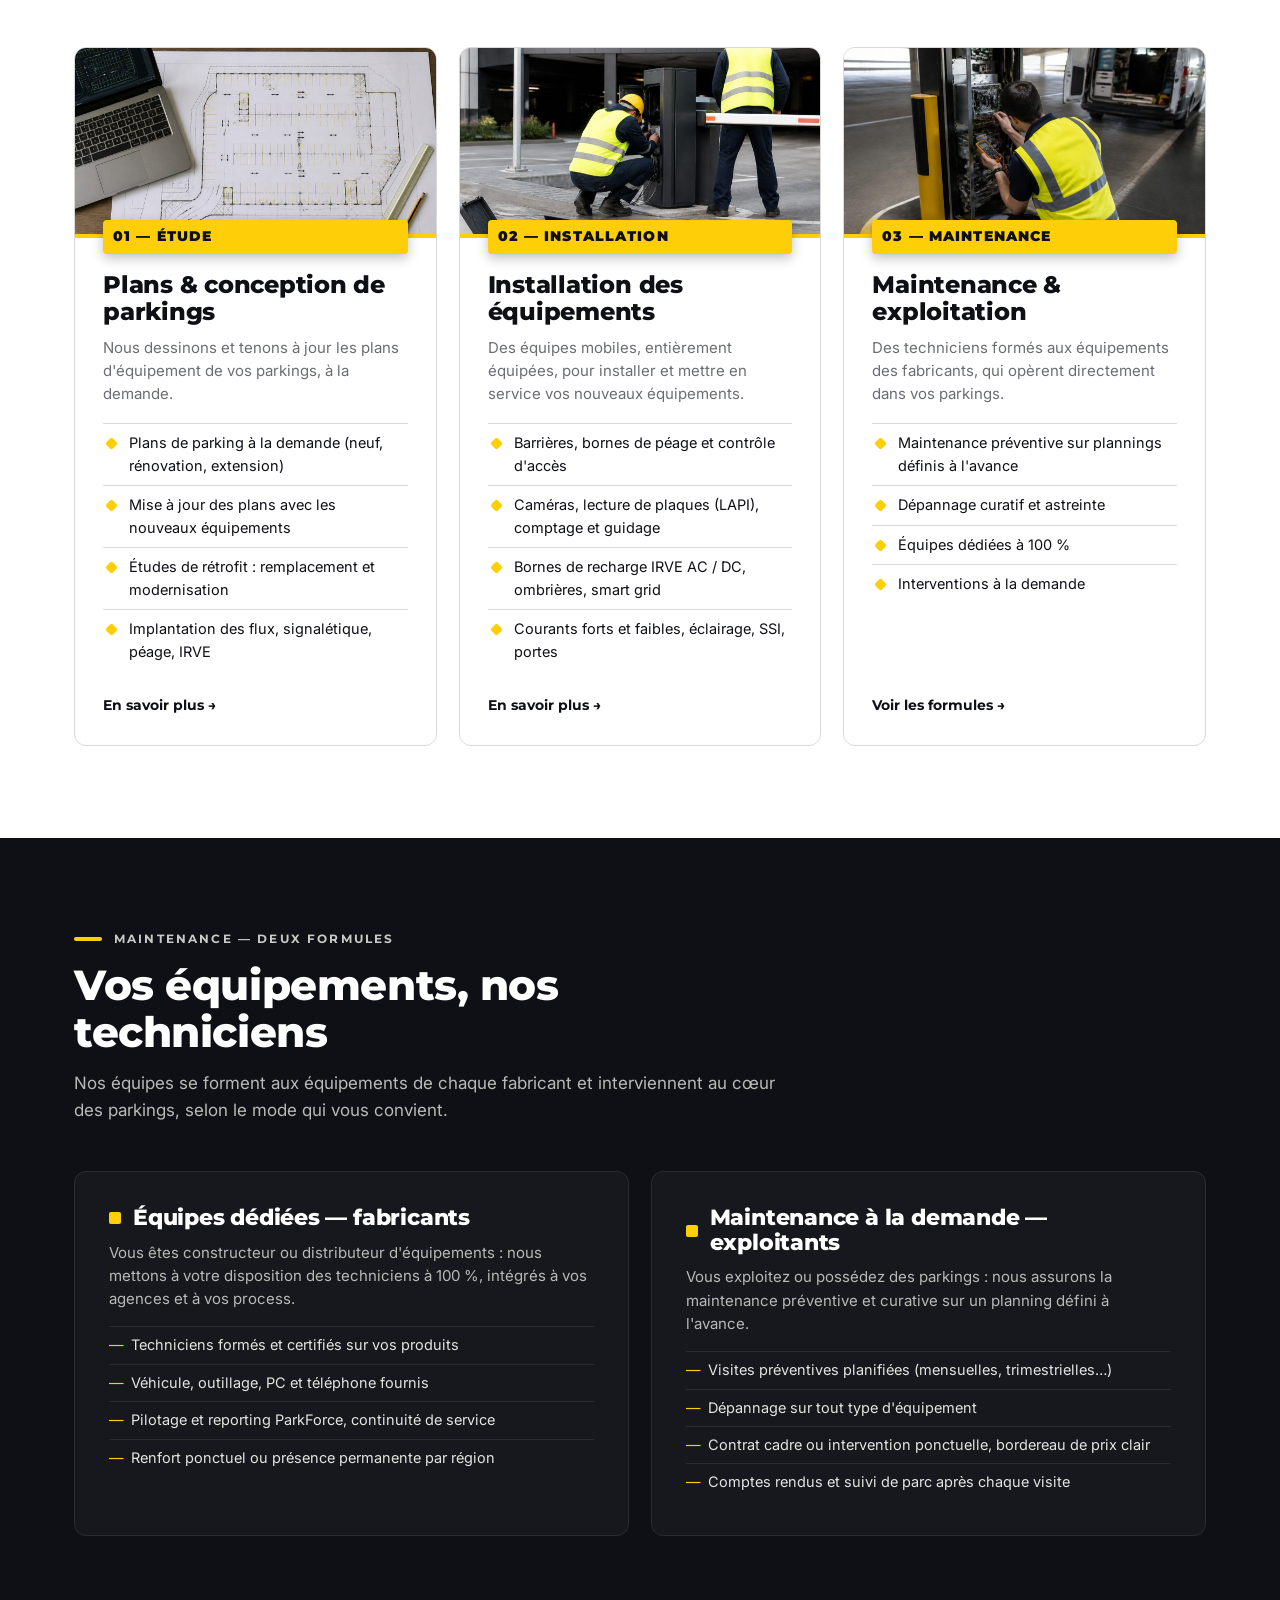
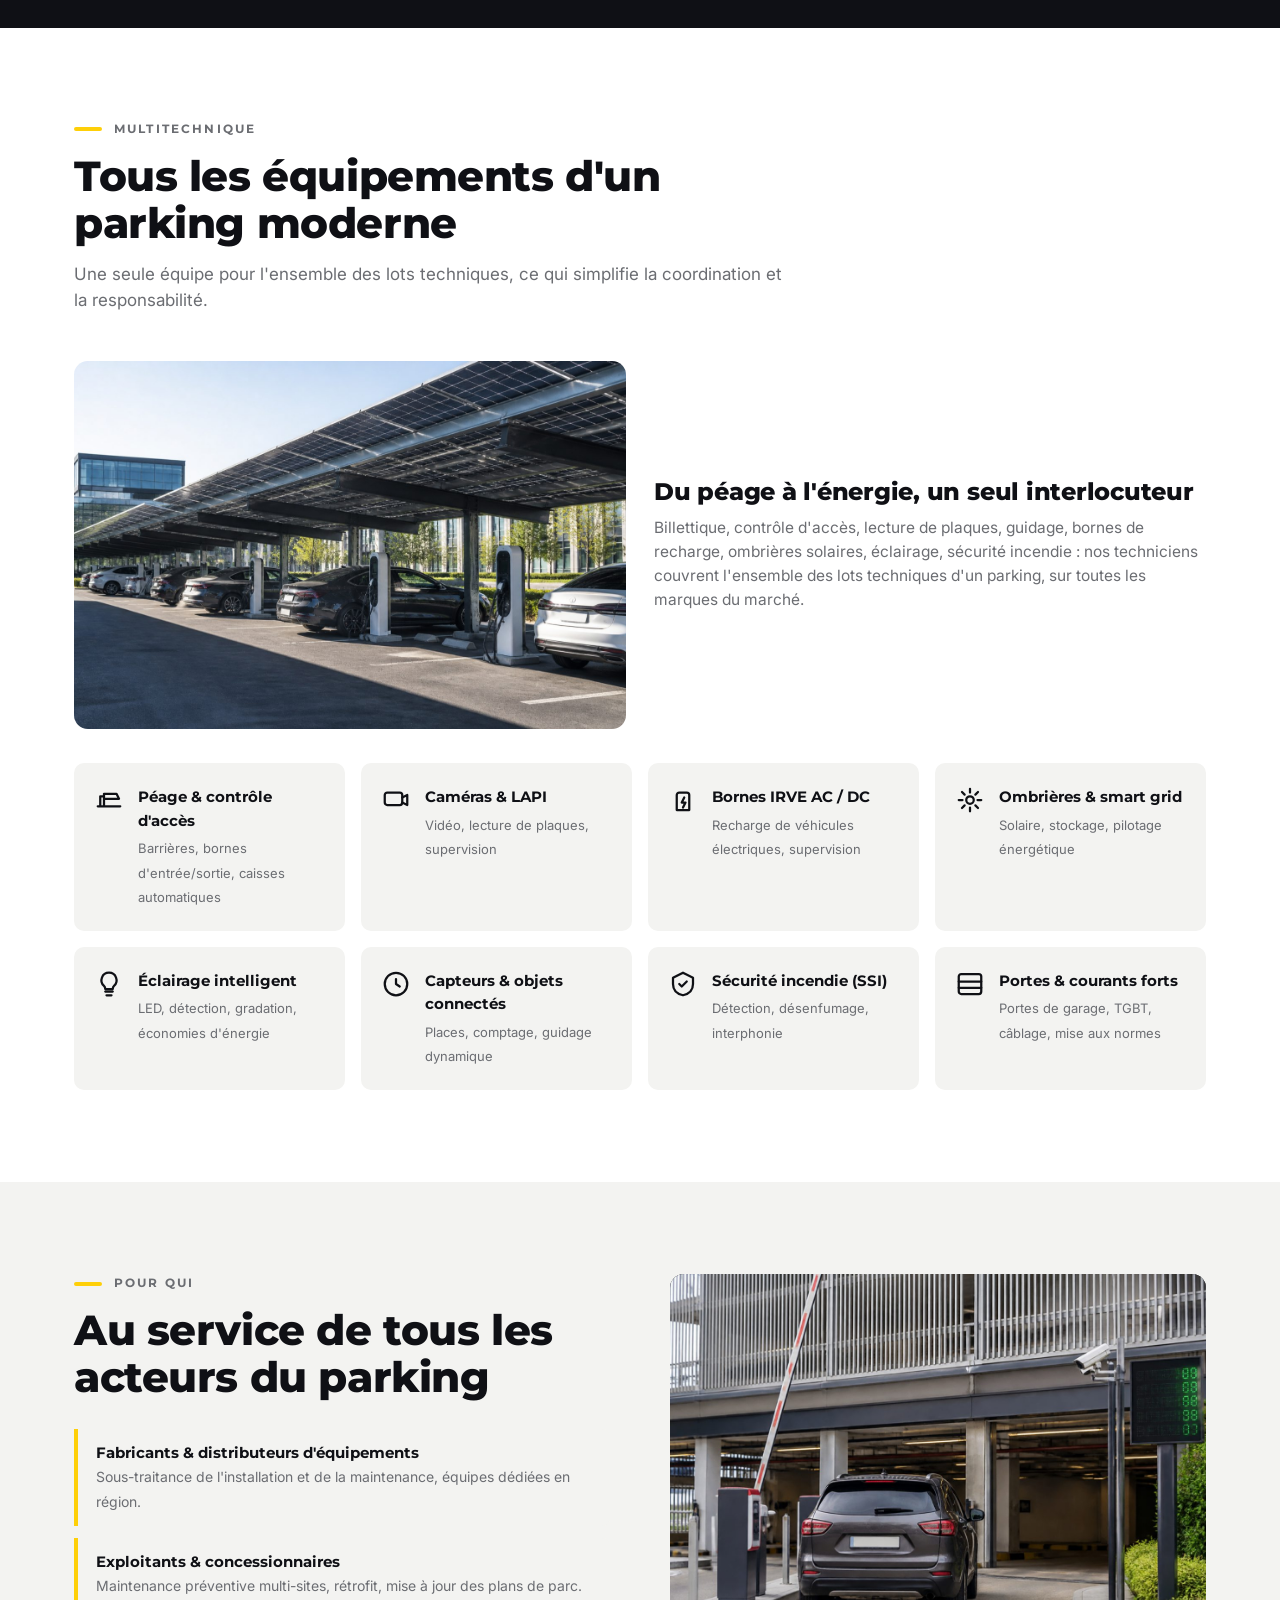
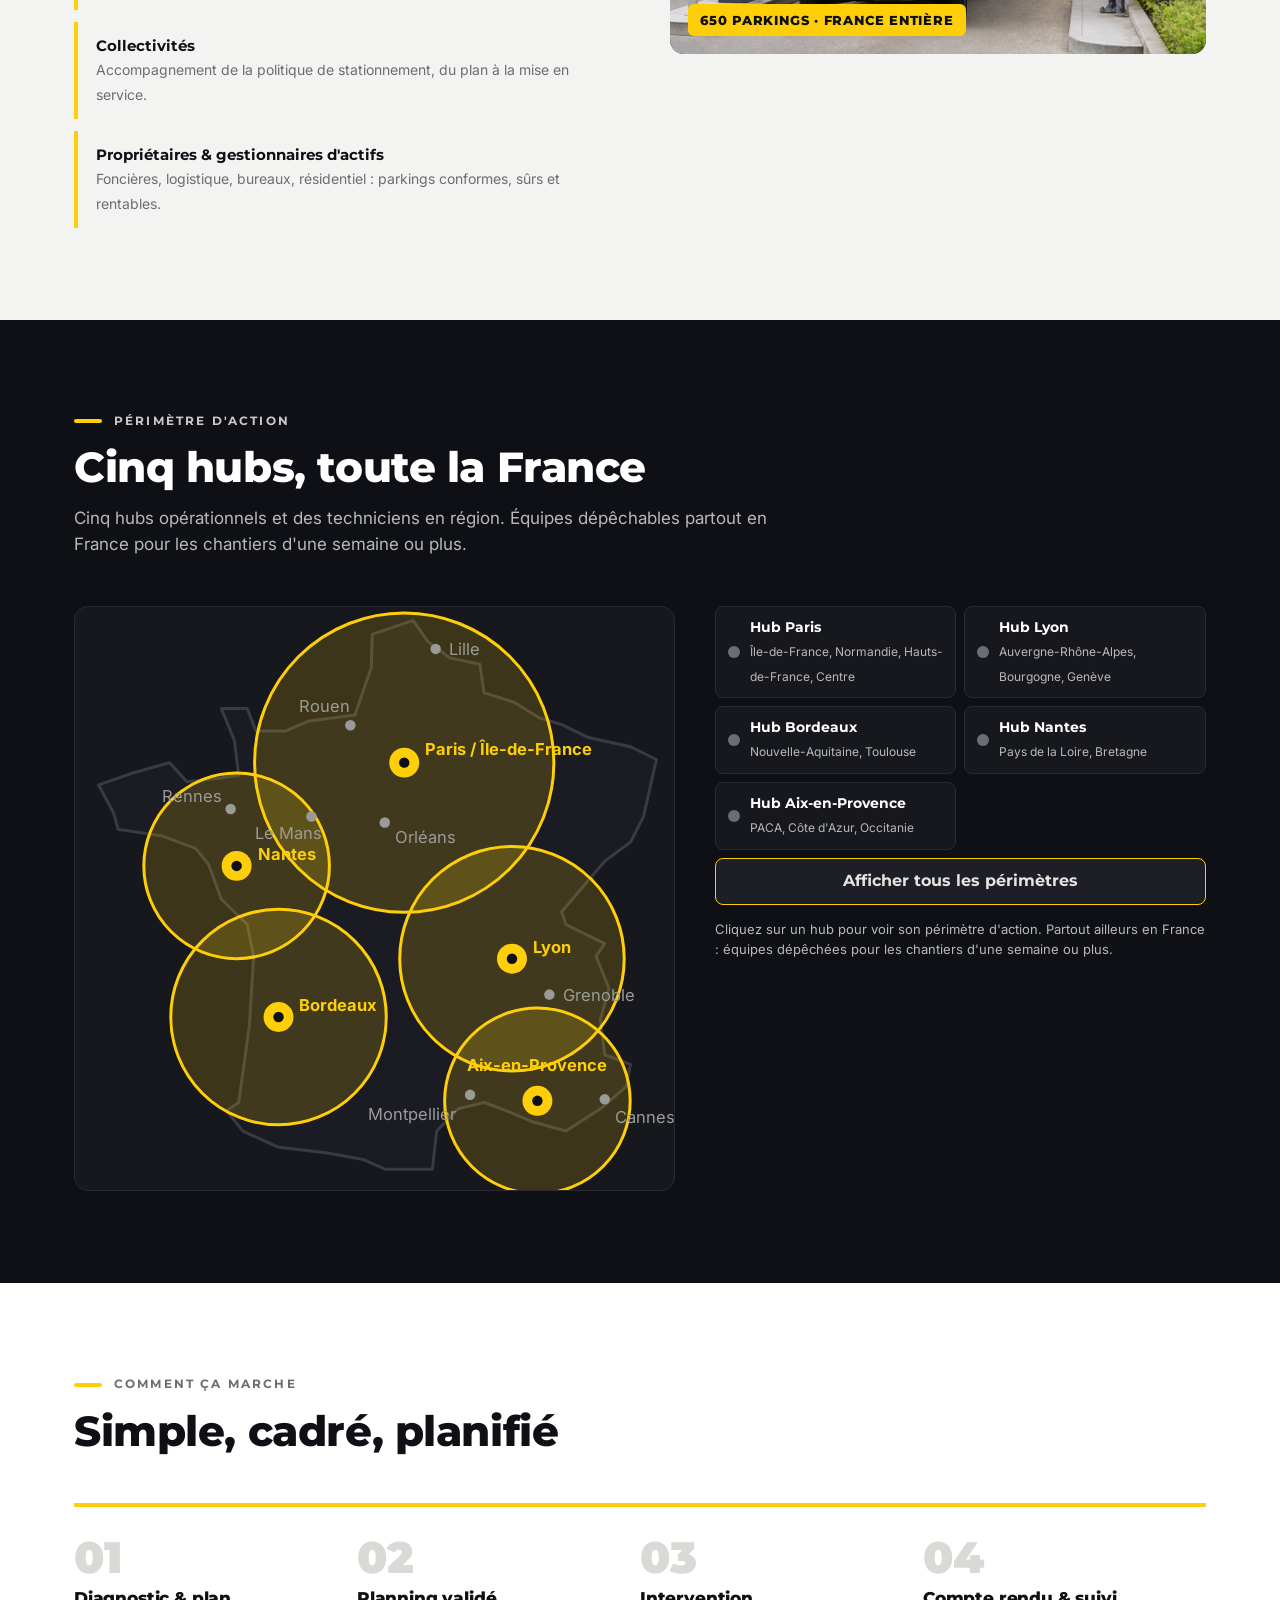
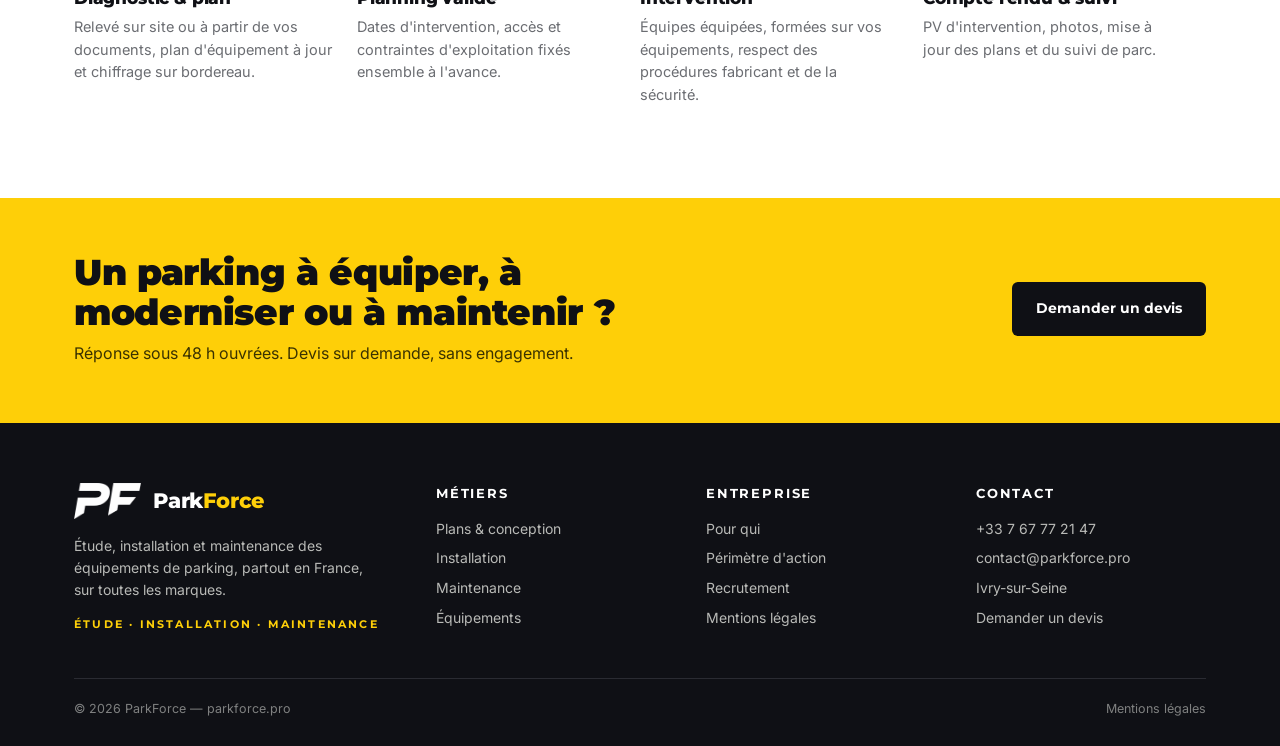
==== commit b0d996d9: "Wording : dépannage sur tout type d'équipement" ====
--- a/index.html
+++ b/index.html
@@ -70,7 +70,7 @@
 </div></section>
 <section class="dark" id="modes"><div class="wrap">
   <div class="sec-head"><div class="eyebrow">Maintenance — deux formules</div><h2>Vos équipements, nos techniciens</h2><p style="color:#b9bab7">Nos équipes se forment aux équipements de chaque fabricant et interviennent au cœur des parkings, selon le mode qui vous convient.</p></div>
-  <div class="modes"><div class="mode"><h3><i></i>Équipes dédiées — fabricants</h3><p>Vous êtes constructeur ou distributeur d'équipements : nous mettons à votre disposition des techniciens à 100 %, intégrés à vos agences et à vos process.</p><ul><li>Techniciens formés et certifiés sur vos produits</li><li>Véhicule, outillage, PC et téléphone fournis</li><li>Pilotage et reporting ParkForce, continuité de service</li><li>Renfort ponctuel ou présence permanente par région</li></ul></div><div class="mode"><h3><i></i>Maintenance à la demande — exploitants</h3><p>Vous exploitez ou possédez des parkings : nous assurons la maintenance préventive et curative sur un planning défini à l'avance.</p><ul><li>Visites préventives planifiées (mensuelles, trimestrielles…)</li><li>Dépannage sur tous les équipements sur lesquels nous sommes formés</li><li>Contrat cadre ou intervention ponctuelle, bordereau de prix clair</li><li>Comptes rendus et suivi de parc après chaque visite</li></ul></div></div>
+  <div class="modes"><div class="mode"><h3><i></i>Équipes dédiées — fabricants</h3><p>Vous êtes constructeur ou distributeur d'équipements : nous mettons à votre disposition des techniciens à 100 %, intégrés à vos agences et à vos process.</p><ul><li>Techniciens formés et certifiés sur vos produits</li><li>Véhicule, outillage, PC et téléphone fournis</li><li>Pilotage et reporting ParkForce, continuité de service</li><li>Renfort ponctuel ou présence permanente par région</li></ul></div><div class="mode"><h3><i></i>Maintenance à la demande — exploitants</h3><p>Vous exploitez ou possédez des parkings : nous assurons la maintenance préventive et curative sur un planning défini à l'avance.</p><ul><li>Visites préventives planifiées (mensuelles, trimestrielles…)</li><li>Dépannage sur tout type d'équipement</li><li>Contrat cadre ou intervention ponctuelle, bordereau de prix clair</li><li>Comptes rendus et suivi de parc après chaque visite</li></ul></div></div>
 </div></section>
 <section id="equipements"><div class="wrap">
   <div class="sec-head"><div class="eyebrow">Multitechnique</div><h2>Tous les équipements d'un parking moderne</h2><p>Une seule équipe pour l'ensemble des lots techniques, ce qui simplifie la coordination et la responsabilité.</p></div>
